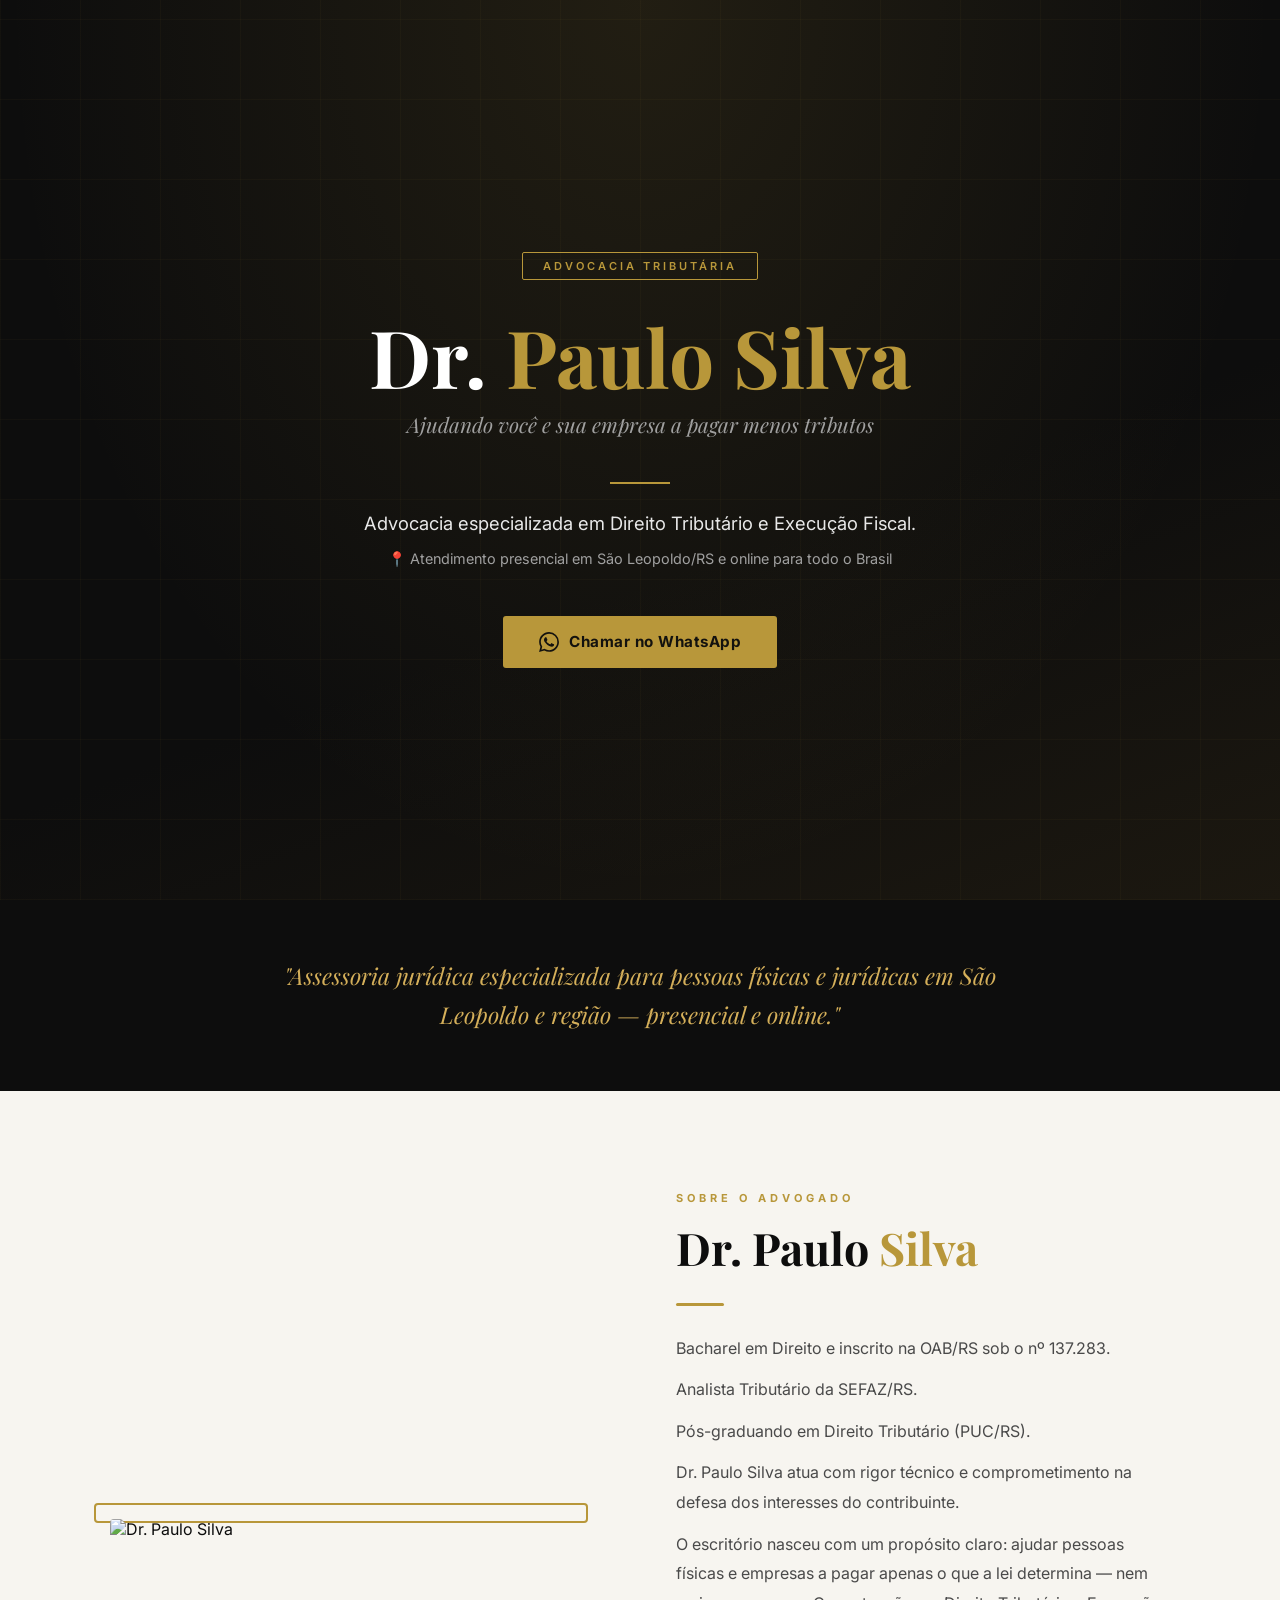
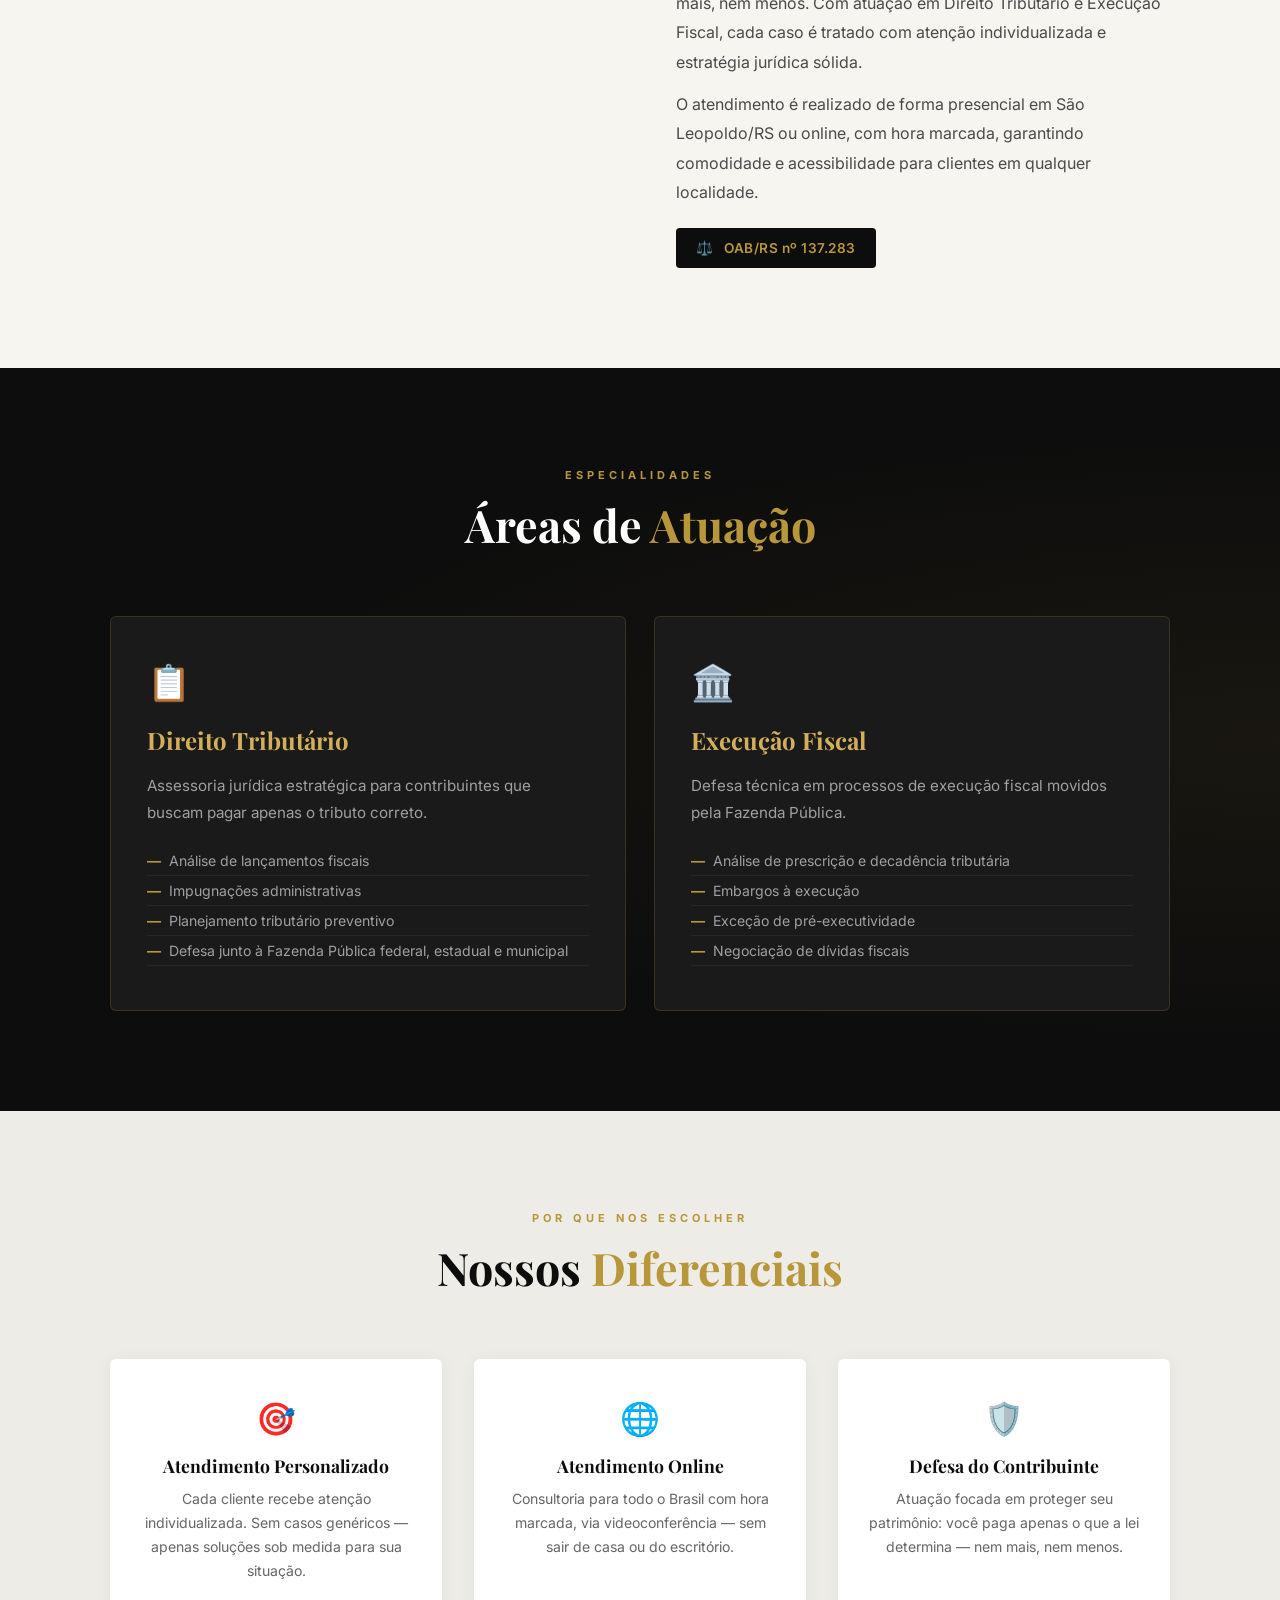
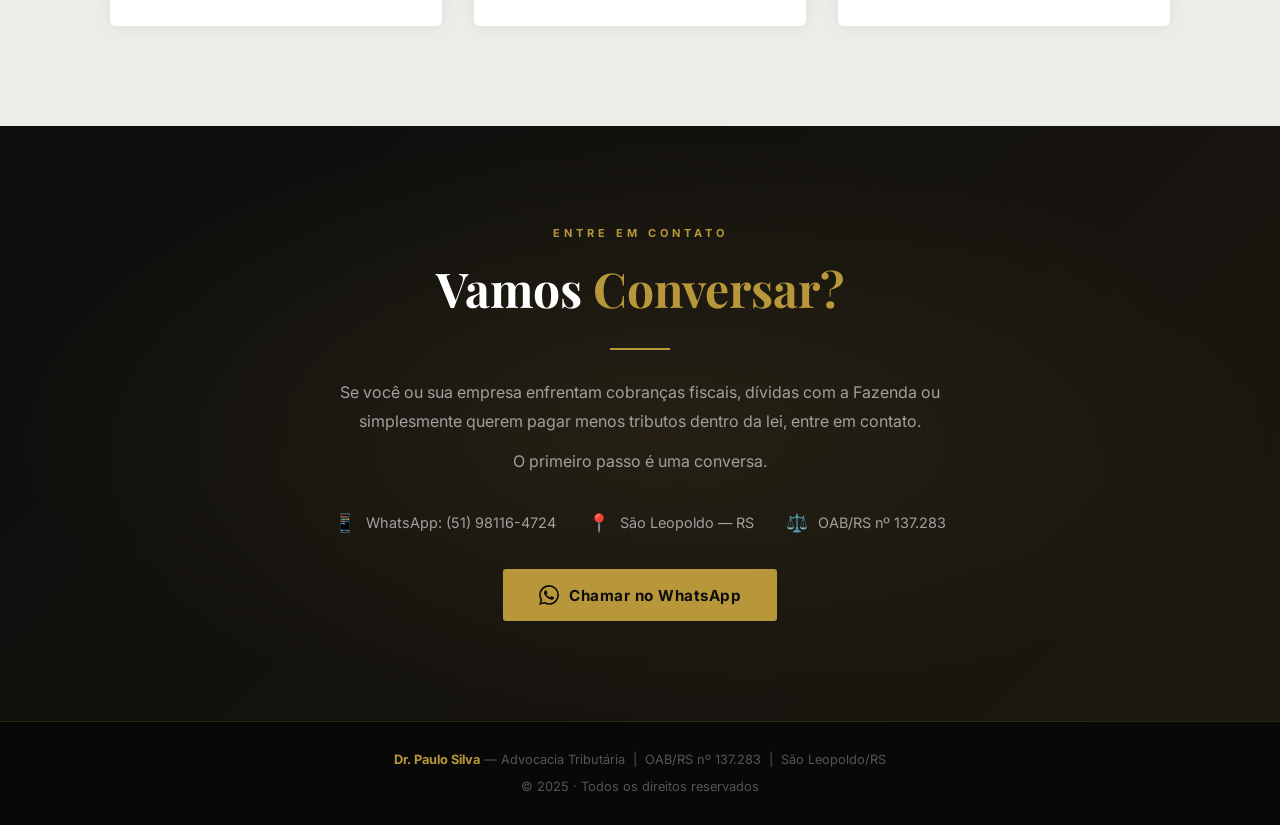
==== index.html @ 71510a7a "Add files via upload" ====
<!DOCTYPE html>
<html lang="pt-BR">
<head>
  <meta charset="UTF-8" />
  <meta name="viewport" content="width=device-width, initial-scale=1.0"/>
  <title>Dr. Paulo Silva — Advocacia Tributária</title>
  <link href="https://fonts.googleapis.com/css2?family=Playfair+Display:wght@400;600;700&family=Inter:wght@300;400;500;600&display=swap" rel="stylesheet"/>
  <style>
    *, *::before, *::after { box-sizing: border-box; margin: 0; padding: 0; }
    :root {
      --gold: #B8973A;
      --gold-light: #D4AF5A;
      --dark: #0D0D0D;
      --dark2: #1A1A1A;
      --text: #E8E8E8;
      --text-muted: #A0A0A0;
      --white: #FFFFFF;
      --bg: #F7F5F0;
      --bg2: #EEECE6;
    }
    body {
      font-family: 'Inter', sans-serif;
      color: var(--dark);
      background: var(--bg);
      overflow-x: hidden;
    }

    /* ── HERO ── */
    .hero {
      background: linear-gradient(160deg, #0D0D0D 60%, #1c1810 100%);
      min-height: 100vh;
      display: flex;
      flex-direction: column;
      align-items: center;
      justify-content: center;
      text-align: center;
      padding: 80px 24px 60px;
      position: relative;
      overflow: hidden;
    }
    .hero::before {
      content: '';
      position: absolute;
      inset: 0;
      background: radial-gradient(ellipse at 50% 0%, rgba(184,151,58,0.12) 0%, transparent 70%);
      pointer-events: none;
    }
    .hero-lines {
      position: absolute;
      inset: 0;
      background-image:
        repeating-linear-gradient(90deg, rgba(184,151,58,0.04) 0px, rgba(184,151,58,0.04) 1px, transparent 1px, transparent 80px),
        repeating-linear-gradient(0deg, rgba(184,151,58,0.04) 0px, rgba(184,151,58,0.04) 1px, transparent 1px, transparent 80px);
      pointer-events: none;
    }
    .hero-badge {
      display: inline-block;
      border: 1px solid var(--gold);
      color: var(--gold);
      font-size: 11px;
      font-weight: 600;
      letter-spacing: 3px;
      text-transform: uppercase;
      padding: 6px 20px;
      border-radius: 2px;
      margin-bottom: 32px;
      position: relative;
    }
    .hero h1 {
      font-family: 'Playfair Display', serif;
      font-size: clamp(2.2rem, 8vw, 5rem);
      font-weight: 700;
      color: var(--white);
      line-height: 1.1;
      margin-bottom: 10px;
      position: relative;
    }
    .hero h1 span { color: var(--gold); }
    .hero-divider {
      width: 60px;
      height: 2px;
      background: var(--gold);
      margin: 24px auto;
    }
    .hero-subtitle {
      font-family: 'Playfair Display', serif;
      font-size: clamp(1rem, 3vw, 1.3rem);
      color: var(--text-muted);
      font-style: italic;
      margin-bottom: 20px;
      position: relative;
      padding: 0 12px;
    }
    .hero-desc {
      font-size: clamp(0.95rem, 2.5vw, 1.15rem);
      color: var(--text);
      max-width: 640px;
      line-height: 1.7;
      margin-bottom: 10px;
      position: relative;
    }
    .hero-location {
      font-size: clamp(0.8rem, 2.5vw, 0.9rem);
      color: var(--text-muted);
      margin-bottom: 48px;
      position: relative;
      padding: 0 12px;
    }
    .btn-primary {
      display: inline-flex;
      align-items: center;
      gap: 10px;
      background: var(--gold);
      color: var(--dark);
      font-weight: 700;
      font-size: clamp(0.85rem, 3vw, 0.95rem);
      letter-spacing: 0.5px;
      padding: 16px 36px;
      border-radius: 3px;
      text-decoration: none;
      transition: background 0.3s, transform 0.2s, box-shadow 0.3s;
      border: none;
      cursor: pointer;
      justify-content: center;
    }
    .btn-primary:hover {
      background: var(--gold-light);
      transform: translateY(-2px);
      box-shadow: 0 8px 30px rgba(184,151,58,0.35);
    }
    .btn-primary svg { flex-shrink: 0; }

    /* ── INTRO ── */
    .intro {
      background: var(--dark);
      padding: 56px 24px;
      text-align: center;
    }
    .intro p {
      font-family: 'Playfair Display', serif;
      font-size: clamp(1rem, 3vw, 1.45rem);
      color: var(--gold-light);
      font-style: italic;
      max-width: 760px;
      margin: 0 auto;
      line-height: 1.7;
    }

    /* ── SOBRE ── */
    .sobre {
      background: var(--bg);
      padding: 100px 24px;
    }
    .container { max-width: 1060px; margin: 0 auto; }
    .sobre-inner {
      display: grid;
      grid-template-columns: 1fr 1fr;
      gap: 72px;
      align-items: center;
    }
    .sobre-img-wrap { position: relative; }
    .sobre-img-wrap::before {
      content: '';
      position: absolute;
      top: -16px; left: -16px; right: 16px; bottom: 16px;
      border: 2px solid var(--gold);
      border-radius: 4px;
      z-index: 0;
    }
    .sobre-img-wrap img {
      width: 100%;
      border-radius: 4px;
      display: block;
      position: relative;
      z-index: 1;
      filter: grayscale(15%);
    }
    .section-label {
      font-size: 11px;
      font-weight: 700;
      letter-spacing: 4px;
      text-transform: uppercase;
      color: var(--gold);
      margin-bottom: 16px;
      display: block;
    }
    .section-title {
      font-family: 'Playfair Display', serif;
      font-size: clamp(1.6rem, 4vw, 2.8rem);
      font-weight: 700;
      color: var(--dark);
      line-height: 1.2;
      margin-bottom: 28px;
    }
    .section-title .accent { color: var(--gold); }
    .sobre-divider {
      width: 48px;
      height: 3px;
      background: var(--gold);
      margin-bottom: 28px;
      border-radius: 2px;
    }
    .sobre-text p {
      color: #4a4a4a;
      line-height: 1.85;
      font-size: clamp(0.9rem, 2.5vw, 1rem);
      margin-bottom: 12px;
    }
    .oab-badge {
      display: inline-flex;
      align-items: center;
      gap: 10px;
      background: var(--dark);
      color: var(--gold);
      padding: 12px 20px;
      border-radius: 4px;
      font-size: 0.85rem;
      font-weight: 600;
      letter-spacing: 0.5px;
      margin-top: 8px;
    }

    /* ── ÁREAS ── */
    .areas {
      background: var(--dark);
      padding: 100px 24px;
      position: relative;
      overflow: hidden;
    }
    .areas::before {
      content: '';
      position: absolute;
      inset: 0;
      background: radial-gradient(ellipse at 100% 50%, rgba(184,151,58,0.07) 0%, transparent 60%);
      pointer-events: none;
    }
    .areas-header { text-align: center; margin-bottom: 64px; }
    .areas-header .section-title { color: var(--white); }
    .areas-grid {
      display: grid;
      grid-template-columns: 1fr 1fr;
      gap: 28px;
    }
    .area-card {
      background: var(--dark2);
      border: 1px solid rgba(184,151,58,0.2);
      border-radius: 6px;
      padding: 44px 36px;
      transition: border-color 0.3s, transform 0.3s, box-shadow 0.3s;
      position: relative;
      overflow: hidden;
    }
    .area-card::before {
      content: '';
      position: absolute;
      top: 0; left: 0;
      width: 3px; height: 0;
      background: var(--gold);
      transition: height 0.4s ease;
    }
    .area-card:hover {
      border-color: rgba(184,151,58,0.5);
      transform: translateY(-4px);
      box-shadow: 0 16px 48px rgba(0,0,0,0.4);
    }
    .area-card:hover::before { height: 100%; }
    .area-icon { font-size: 2.2rem; margin-bottom: 20px; display: block; }
    .area-card h3 {
      font-family: 'Playfair Display', serif;
      font-size: clamp(1.2rem, 3vw, 1.5rem);
      color: var(--gold-light);
      margin-bottom: 16px;
    }
    .area-card p { color: var(--text-muted); line-height: 1.8; font-size: 0.95rem; }
    .area-list { list-style: none; margin-top: 20px; }
    .area-list li {
      color: var(--text-muted);
      font-size: 0.88rem;
      padding: 6px 0;
      border-bottom: 1px solid rgba(255,255,255,0.05);
      display: flex;
      align-items: flex-start;
      gap: 8px;
    }
    .area-list li::before { content: '—'; color: var(--gold); font-weight: 700; flex-shrink: 0; }

    /* ── DIFERENCIAIS ── */
    .diferenciais { background: var(--bg2); padding: 100px 24px; }
    .diferenciais-header { text-align: center; margin-bottom: 64px; }
    .diferenciais-grid {
      display: grid;
      grid-template-columns: repeat(3, 1fr);
      gap: 32px;
    }
    .diferencial-card {
      background: var(--white);
      border-radius: 6px;
      padding: 40px 28px;
      text-align: center;
      border-bottom: 3px solid transparent;
      transition: border-color 0.3s, box-shadow 0.3s, transform 0.3s;
      box-shadow: 0 2px 16px rgba(0,0,0,0.06);
    }
    .diferencial-card:hover {
      border-bottom-color: var(--gold);
      box-shadow: 0 8px 32px rgba(0,0,0,0.1);
      transform: translateY(-4px);
    }
    .diferencial-icon { font-size: 2rem; margin-bottom: 16px; display: block; }
    .diferencial-card h4 {
      font-family: 'Playfair Display', serif;
      font-size: 1.1rem;
      color: var(--dark);
      margin-bottom: 10px;
    }
    .diferencial-card p { font-size: 0.88rem; color: #666; line-height: 1.7; }

    /* ── CONTATO ── */
    .contato {
      background: linear-gradient(135deg, #0D0D0D 0%, #1c1810 100%);
      padding: 100px 24px;
      text-align: center;
      position: relative;
      overflow: hidden;
    }
    .contato::before {
      content: '';
      position: absolute;
      inset: 0;
      background: radial-gradient(ellipse at 50% 50%, rgba(184,151,58,0.1) 0%, transparent 70%);
      pointer-events: none;
    }
    .contato-inner { position: relative; max-width: 680px; margin: 0 auto; }
    .contato h2 {
      font-family: 'Playfair Display', serif;
      font-size: clamp(1.8rem, 5vw, 3rem);
      color: var(--white);
      margin-bottom: 20px;
    }
    .contato h2 span { color: var(--gold); }
    .contato p { color: var(--text-muted); font-size: clamp(0.9rem, 2.5vw, 1rem); line-height: 1.8; margin-bottom: 12px; }
    .contato-divider { width: 60px; height: 2px; background: var(--gold); margin: 28px auto; }
    .contato-info {
      display: flex;
      justify-content: center;
      gap: 32px;
      flex-wrap: wrap;
      margin: 36px 0;
    }
    .contato-info-item {
      display: flex;
      align-items: center;
      gap: 10px;
      color: var(--text-muted);
      font-size: clamp(0.82rem, 2.5vw, 0.9rem);
    }
    .contato-info-item span:first-child { color: var(--gold); font-size: 1.1rem; }

    /* ── RODAPÉ ── */
    .footer {
      background: #080808;
      padding: 28px 24px;
      text-align: center;
      border-top: 1px solid rgba(184,151,58,0.2);
    }
    .footer p { color: #555; font-size: clamp(0.72rem, 2vw, 0.8rem); line-height: 1.6; }
    .footer strong { color: var(--gold); }

    /* ── RESPONSIVO ── */
    @media (max-width: 768px) {
      .sobre-inner { grid-template-columns: 1fr; gap: 48px; }
      .sobre-img-wrap { max-width: 300px; margin: 0 auto; }
      .areas-grid { grid-template-columns: 1fr; }
      .diferenciais-grid { grid-template-columns: 1fr; max-width: 420px; margin: 0 auto; }
      .contato-info { flex-direction: column; align-items: center; gap: 16px; }
      .sobre { padding: 60px 20px; }
      .areas { padding: 60px 20px; }
      .diferenciais { padding: 60px 20px; }
      .contato { padding: 60px 20px; }
    }
    @media (max-width: 480px) {
      .hero { padding: 60px 16px 40px; min-height: 100svh; }
      .btn-primary { width: 100%; max-width: 320px; }
    }
  </style>
</head>
<body>

<!-- HERO -->
<section class="hero">
  <div class="hero-lines"></div>
  <span class="hero-badge">Advocacia Tributária</span>
  <h1>Dr. <span>Paulo Silva</span></h1>
  <p class="hero-subtitle">Ajudando você e sua empresa a pagar menos tributos</p>
  <div class="hero-divider"></div>
  <p class="hero-desc">Advocacia especializada em Direito Tributário e Execução Fiscal.</p>
  <p class="hero-location">📍 Atendimento presencial em São Leopoldo/RS e online para todo o Brasil</p>
  <a href="https://wa.me/5551981164724" class="btn-primary">
    <svg xmlns="http://www.w3.org/2000/svg" width="20" height="20" viewBox="0 0 24 24" fill="currentColor">
      <path d="M17.472 14.382c-.297-.149-1.758-.867-2.03-.967-.273-.099-.471-.148-.67.15-.197.297-.767.966-.94 1.164-.173.199-.347.223-.644.075-.297-.15-1.255-.463-2.39-1.475-.883-.788-1.48-1.761-1.653-2.059-.173-.297-.018-.458.13-.606.134-.133.298-.347.446-.52.149-.174.198-.298.298-.497.099-.198.05-.371-.025-.52-.075-.149-.669-1.612-.916-2.207-.242-.579-.487-.5-.669-.51-.173-.008-.371-.01-.57-.01-.198 0-.52.074-.792.372-.272.297-1.04 1.016-1.04 2.479 0 1.462 1.065 2.875 1.213 3.074.149.198 2.096 3.2 5.077 4.487.709.306 1.262.489 1.694.625.712.227 1.36.195 1.871.118.571-.085 1.758-.719 2.006-1.413.248-.694.248-1.289.173-1.413-.074-.124-.272-.198-.57-.347m-5.421 7.403h-.004a9.87 9.87 0 01-5.031-1.378l-.361-.214-3.741.982.998-3.648-.235-.374a9.86 9.86 0 01-1.51-5.26c.001-5.45 4.436-9.884 9.888-9.884 2.64 0 5.122 1.03 6.988 2.898a9.825 9.825 0 012.893 6.994c-.003 5.45-4.437 9.884-9.885 9.884m8.413-18.297A11.815 11.815 0 0012.05 0C5.495 0 .16 5.335.157 11.892c0 2.096.547 4.142 1.588 5.945L.057 24l6.305-1.654a11.882 11.882 0 005.683 1.448h.005c6.554 0 11.89-5.335 11.893-11.893a11.821 11.821 0 00-3.48-8.413z"/>
    </svg>
    Chamar no WhatsApp
  </a>
</section>

<!-- INTRO -->
<section class="intro">
  <p>"Assessoria jurídica especializada para pessoas físicas e jurídicas em São Leopoldo e região — presencial e online."</p>
</section>

<!-- SOBRE -->
<section class="sobre">
  <div class="container">
    <div class="sobre-inner">
      <div class="sobre-img-wrap">
        <img src="https://i.imgur.com/GuwtvBB.jpeg" alt="Dr. Paulo Silva">
      </div>
      <div class="sobre-text">
        <span class="section-label">Sobre o Advogado</span>
        <h2 class="section-title">Dr. Paulo <span class="accent">Silva</span></h2>
        <div class="sobre-divider"></div>
        <p>Bacharel em Direito e inscrito na OAB/RS sob o nº 137.283.</p>
        <p>Analista Tributário da SEFAZ/RS.</p>
        <p>Pós-graduando em Direito Tributário (PUC/RS).</p>
        <p>Dr. Paulo Silva atua com rigor técnico e comprometimento na defesa dos interesses do contribuinte.</p>
        <p>O escritório nasceu com um propósito claro: ajudar pessoas físicas e empresas a pagar apenas o que a lei determina — nem mais, nem menos. Com atuação em Direito Tributário e Execução Fiscal, cada caso é tratado com atenção individualizada e estratégia jurídica sólida.</p>
        <p>O atendimento é realizado de forma presencial em São Leopoldo/RS ou online, com hora marcada, garantindo comodidade e acessibilidade para clientes em qualquer localidade.</p>
        <div class="oab-badge">⚖️ &nbsp; OAB/RS nº 137.283</div>
      </div>
    </div>
  </div>
</section>

<!-- ÁREAS DE ATUAÇÃO -->
<section class="areas">
  <div class="container">
    <div class="areas-header">
      <span class="section-label">Especialidades</span>
      <h2 class="section-title">Áreas de <span class="accent">Atuação</span></h2>
    </div>
    <div class="areas-grid">
      <div class="area-card">
        <span class="area-icon">📋</span>
        <h3>Direito Tributário</h3>
        <p>Assessoria jurídica estratégica para contribuintes que buscam pagar apenas o tributo correto.</p>
        <ul class="area-list">
          <li>Análise de lançamentos fiscais</li>
          <li>Impugnações administrativas</li>
          <li>Planejamento tributário preventivo</li>
          <li>Defesa junto à Fazenda Pública federal, estadual e municipal</li>
        </ul>
      </div>
      <div class="area-card">
        <span class="area-icon">🏛️</span>
        <h3>Execução Fiscal</h3>
        <p>Defesa técnica em processos de execução fiscal movidos pela Fazenda Pública.</p>
        <ul class="area-list">
          <li>Análise de prescrição e decadência tributária</li>
          <li>Embargos à execução</li>
          <li>Exceção de pré-executividade</li>
          <li>Negociação de dívidas fiscais</li>
        </ul>
      </div>
    </div>
  </div>
</section>

<!-- DIFERENCIAIS -->
<section class="diferenciais">
  <div class="container">
    <div class="diferenciais-header">
      <span class="section-label">Por que nos escolher</span>
      <h2 class="section-title">Nossos <span class="accent">Diferenciais</span></h2>
    </div>
    <div class="diferenciais-grid">
      <div class="diferencial-card">
        <span class="diferencial-icon">🎯</span>
        <h4>Atendimento Personalizado</h4>
        <p>Cada cliente recebe atenção individualizada. Sem casos genéricos — apenas soluções sob medida para sua situação.</p>
      </div>
      <div class="diferencial-card">
        <span class="diferencial-icon">🌐</span>
        <h4>Atendimento Online</h4>
        <p>Consultoria para todo o Brasil com hora marcada, via videoconferência — sem sair de casa ou do escritório.</p>
      </div>
      <div class="diferencial-card">
        <span class="diferencial-icon">🛡️</span>
        <h4>Defesa do Contribuinte</h4>
        <p>Atuação focada em proteger seu patrimônio: você paga apenas o que a lei determina — nem mais, nem menos.</p>
      </div>
    </div>
  </div>
</section>

<!-- CONTATO -->
<section class="contato">
  <div class="contato-inner">
    <span class="section-label" style="color:var(--gold);">Entre em Contato</span>
    <h2>Vamos <span>Conversar?</span></h2>
    <div class="contato-divider"></div>
    <p>Se você ou sua empresa enfrentam cobranças fiscais, dívidas com a Fazenda ou simplesmente querem pagar menos tributos dentro da lei, entre em contato.</p>
    <p>O primeiro passo é uma conversa.</p>
    <div class="contato-info">
      <div class="contato-info-item"><span>📱</span><span>WhatsApp: (51) 98116-4724</span></div>
      <div class="contato-info-item"><span>📍</span><span>São Leopoldo — RS</span></div>
      <div class="contato-info-item"><span>⚖️</span><span>OAB/RS nº 137.283</span></div>
    </div>
    <a href="https://wa.me/5551981164724" class="btn-primary">
      <svg xmlns="http://www.w3.org/2000/svg" width="20" height="20" viewBox="0 0 24 24" fill="currentColor">
        <path d="M17.472 14.382c-.297-.149-1.758-.867-2.03-.967-.273-.099-.471-.148-.67.15-.197.297-.767.966-.94 1.164-.173.199-.347.223-.644.075-.297-.15-1.255-.463-2.39-1.475-.883-.788-1.48-1.761-1.653-2.059-.173-.297-.018-.458.13-.606.134-.133.298-.347.446-.52.149-.174.198-.298.298-.497.099-.198.05-.371-.025-.52-.075-.149-.669-1.612-.916-2.207-.242-.579-.487-.5-.669-.51-.173-.008-.371-.01-.57-.01-.198 0-.52.074-.792.372-.272.297-1.04 1.016-1.04 2.479 0 1.462 1.065 2.875 1.213 3.074.149.198 2.096 3.2 5.077 4.487.709.306 1.262.489 1.694.625.712.227 1.36.195 1.871.118.571-.085 1.758-.719 2.006-1.413.248-.694.248-1.289.173-1.413-.074-.124-.272-.198-.57-.347m-5.421 7.403h-.004a9.87 9.87 0 01-5.031-1.378l-.361-.214-3.741.982.998-3.648-.235-.374a9.86 9.86 0 01-1.51-5.26c.001-5.45 4.436-9.884 9.888-9.884 2.64 0 5.122 1.03 6.988 2.898a9.825 9.825 0 012.893 6.994c-.003 5.45-4.437 9.884-9.885 9.884m8.413-18.297A11.815 11.815 0 0012.05 0C5.495 0 .16 5.335.157 11.892c0 2.096.547 4.142 1.588 5.945L.057 24l6.305-1.654a11.882 11.882 0 005.683 1.448h.005c6.554 0 11.89-5.335 11.893-11.893a11.821 11.821 0 00-3.48-8.413z"/>
      </svg>
      Chamar no WhatsApp
    </a>
  </div>
</section>

<!-- RODAPÉ -->
<footer class="footer">
  <p><strong>Dr. Paulo Silva</strong> — Advocacia Tributária &nbsp;|&nbsp; OAB/RS nº 137.283 &nbsp;|&nbsp; São Leopoldo/RS</p>
  <p style="margin-top:6px;">© 2025 · Todos os direitos reservados</p>
</footer>

</body>
</html>
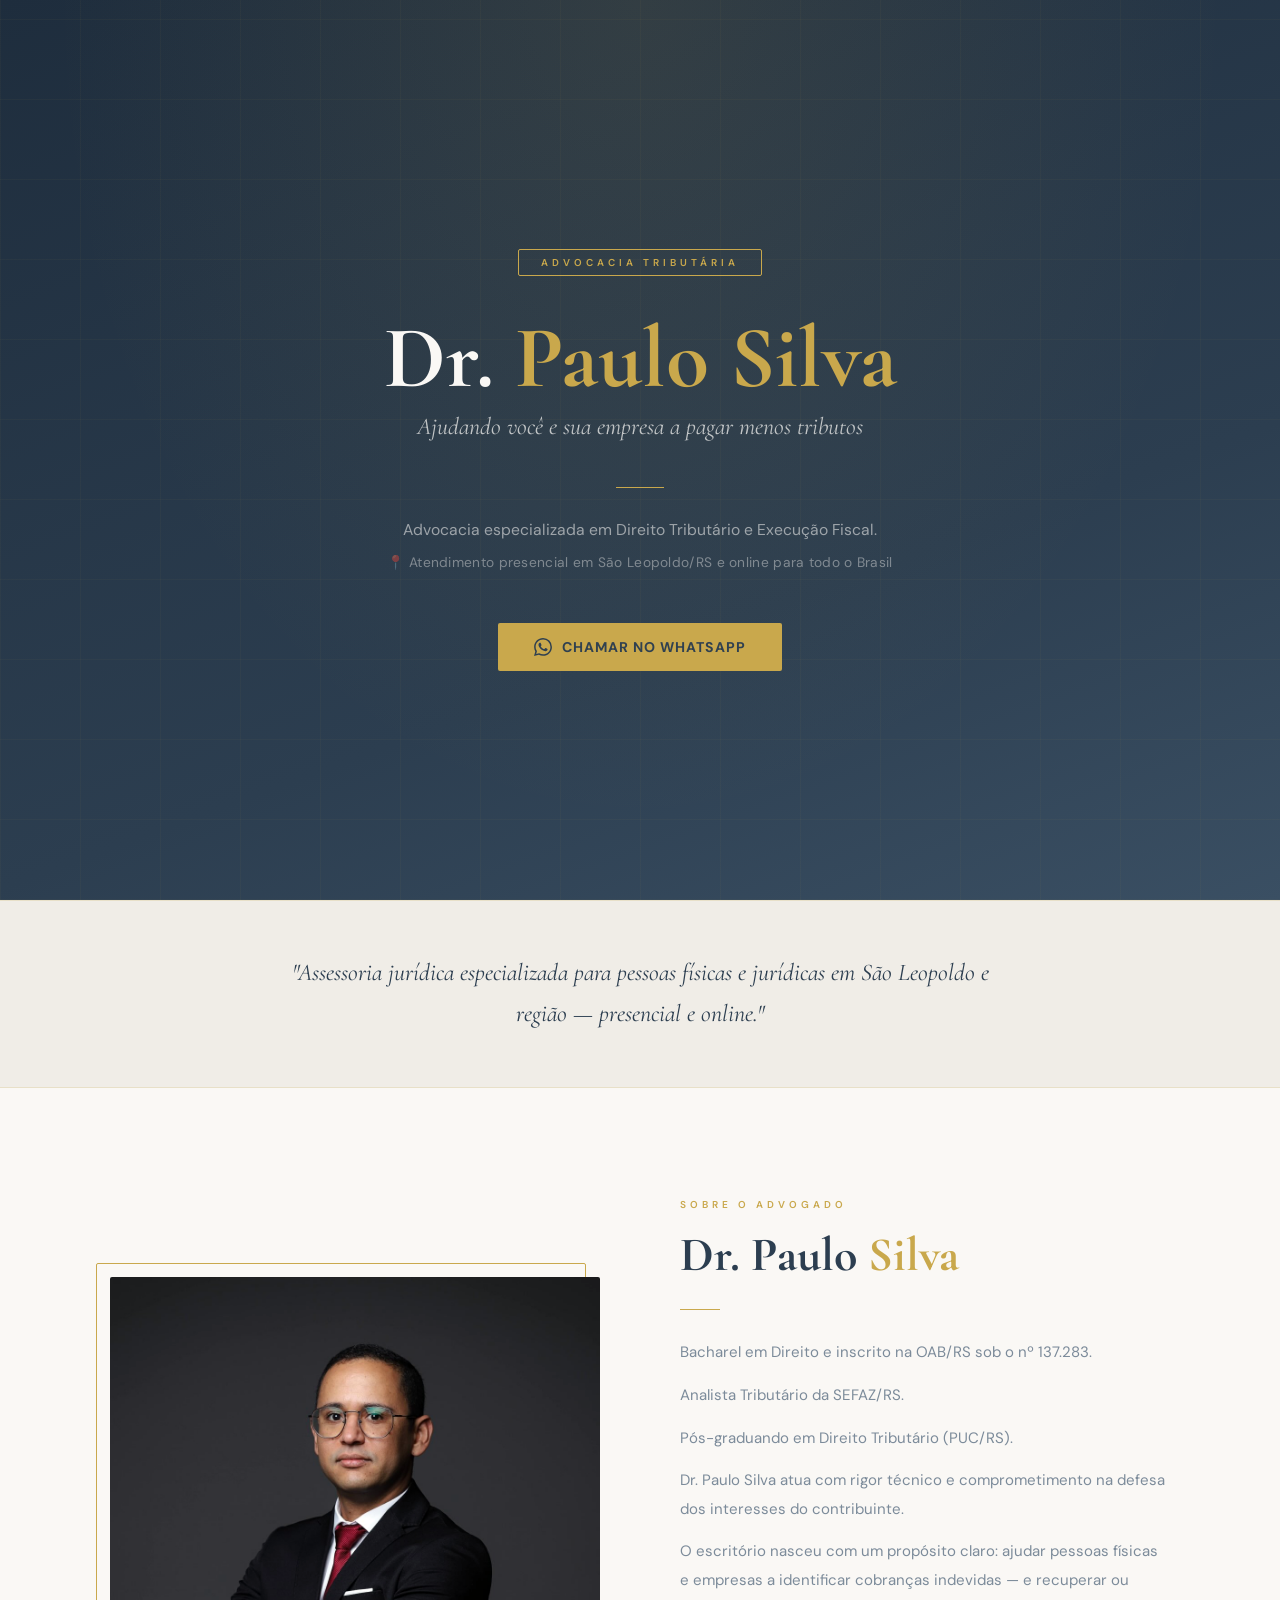
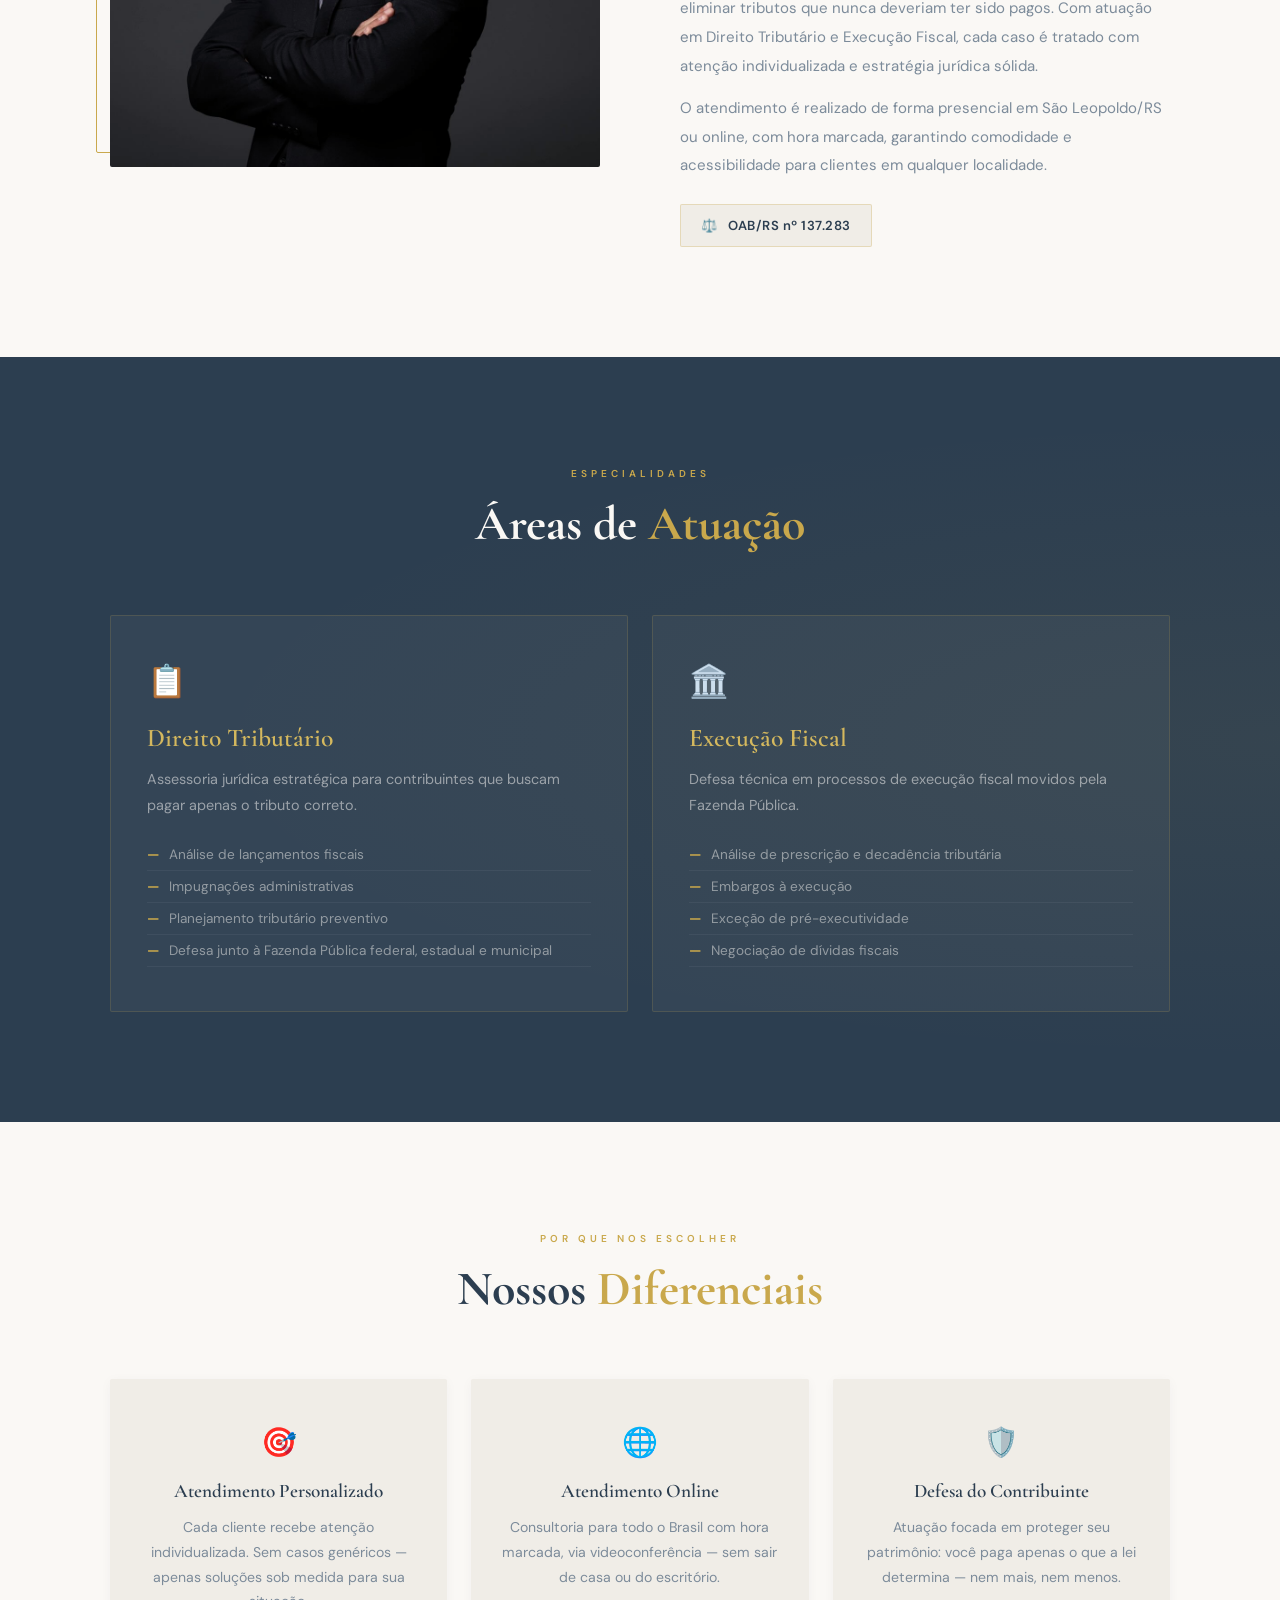
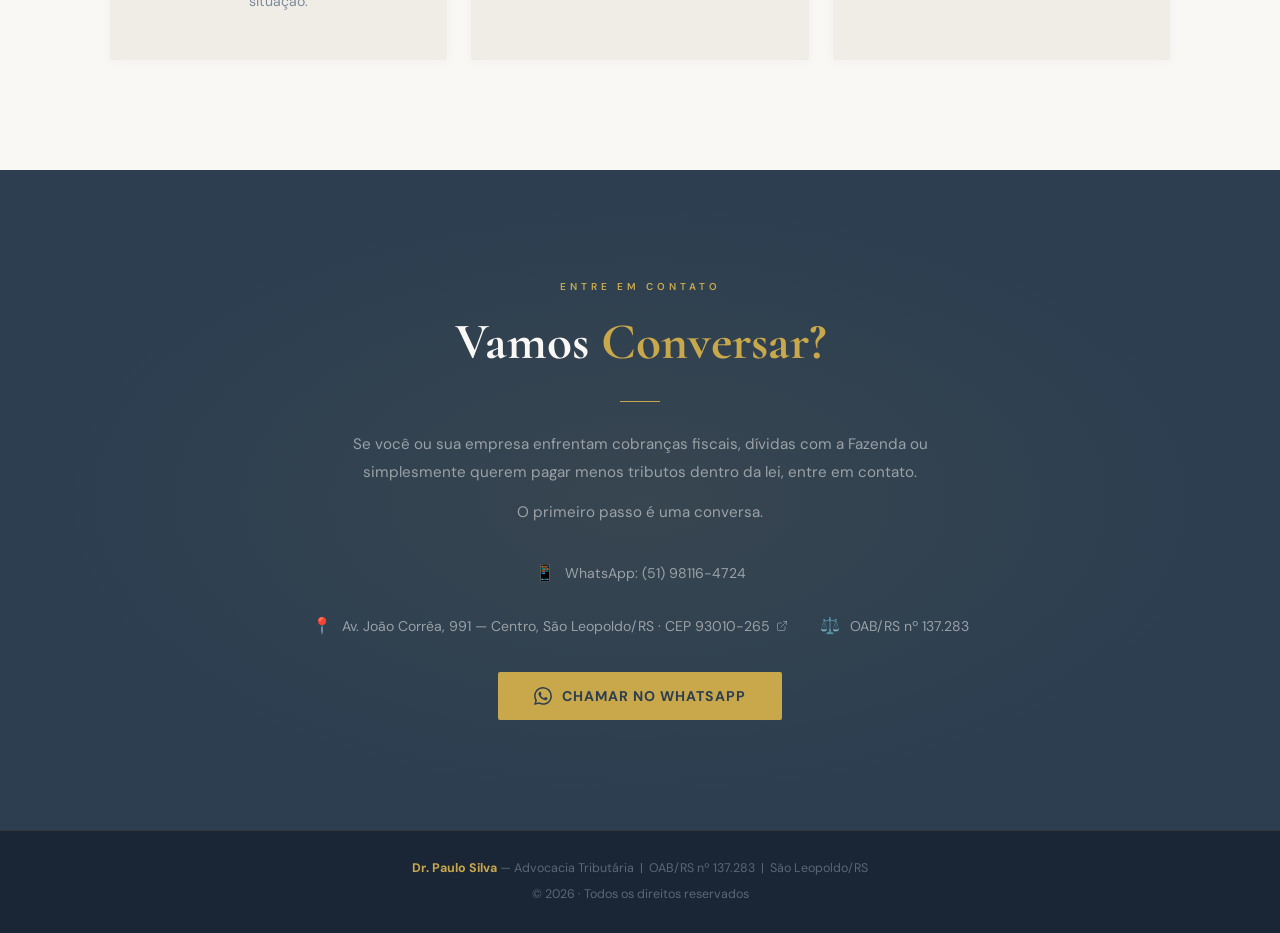
==== commit 6103c2e4: "Update index.html Versão 2.  Mudança de identidade visual. Alteração no endereço. Mudança de text" ====
--- a/index.html
+++ b/index.html
@@ -4,379 +4,205 @@
   <meta charset="UTF-8" />
   <meta name="viewport" content="width=device-width, initial-scale=1.0"/>
   <title>Dr. Paulo Silva — Advocacia Tributária</title>
-  <link href="https://fonts.googleapis.com/css2?family=Playfair+Display:wght@400;600;700&family=Inter:wght@300;400;500;600&display=swap" rel="stylesheet"/>
+  <link href="https://fonts.googleapis.com/css2?family=Cormorant+Garamond:ital,wght@0,400;0,600;0,700;1,400;1,600&family=DM+Sans:wght@300;400;500;600;700&display=swap" rel="stylesheet"/>
   <style>
     *, *::before, *::after { box-sizing: border-box; margin: 0; padding: 0; }
     :root {
-      --gold: #B8973A;
-      --gold-light: #D4AF5A;
-      --dark: #0D0D0D;
-      --dark2: #1A1A1A;
-      --text: #E8E8E8;
-      --text-muted: #A0A0A0;
-      --white: #FFFFFF;
-      --bg: #F7F5F0;
-      --bg2: #EEECE6;
-    }
-    body {
-      font-family: 'Inter', sans-serif;
-      color: var(--dark);
-      background: var(--bg);
-      overflow-x: hidden;
-    }
+      --marfim:     #FAF8F5;
+      --areia:      #F0EDE7;
+      --ouro:       #C9A84C;
+      --ouro-light: #D4B85E;
+      --ouro-dark:  #A88B3D;
+      --carvao:     #2C3E50;
+      --cinza:      #7C8B9A;
+    }
+    body { font-family: 'DM Sans', sans-serif; color: var(--carvao); background: var(--marfim); overflow-x: hidden; }
 
     /* ── HERO ── */
     .hero {
-      background: linear-gradient(160deg, #0D0D0D 60%, #1c1810 100%);
+      background: linear-gradient(160deg, #1e2d3d 0%, #2C3E50 65%, #3a4f63 100%);
       min-height: 100vh;
-      display: flex;
-      flex-direction: column;
-      align-items: center;
-      justify-content: center;
-      text-align: center;
-      padding: 80px 24px 60px;
-      position: relative;
-      overflow: hidden;
+      display: flex; flex-direction: column; align-items: center; justify-content: center;
+      text-align: center; padding: 80px 24px 60px; position: relative; overflow: hidden;
     }
     .hero::before {
-      content: '';
-      position: absolute;
-      inset: 0;
-      background: radial-gradient(ellipse at 50% 0%, rgba(184,151,58,0.12) 0%, transparent 70%);
+      content: ''; position: absolute; inset: 0;
+      background: radial-gradient(ellipse at 50% 0%, rgba(201,168,76,0.10) 0%, transparent 65%);
       pointer-events: none;
     }
     .hero-lines {
-      position: absolute;
-      inset: 0;
+      position: absolute; inset: 0;
       background-image:
-        repeating-linear-gradient(90deg, rgba(184,151,58,0.04) 0px, rgba(184,151,58,0.04) 1px, transparent 1px, transparent 80px),
-        repeating-linear-gradient(0deg, rgba(184,151,58,0.04) 0px, rgba(184,151,58,0.04) 1px, transparent 1px, transparent 80px);
+        repeating-linear-gradient(90deg, rgba(201,168,76,0.04) 0px, rgba(201,168,76,0.04) 1px, transparent 1px, transparent 80px),
+        repeating-linear-gradient(0deg,  rgba(201,168,76,0.04) 0px, rgba(201,168,76,0.04) 1px, transparent 1px, transparent 80px);
       pointer-events: none;
     }
     .hero-badge {
-      display: inline-block;
-      border: 1px solid var(--gold);
-      color: var(--gold);
-      font-size: 11px;
-      font-weight: 600;
-      letter-spacing: 3px;
-      text-transform: uppercase;
-      padding: 6px 20px;
-      border-radius: 2px;
-      margin-bottom: 32px;
-      position: relative;
+      display: inline-block; border: 1px solid var(--ouro); color: var(--ouro);
+      font-size: 10px; font-weight: 600; letter-spacing: 4px; text-transform: uppercase;
+      padding: 6px 22px; border-radius: 2px; margin-bottom: 36px; position: relative;
     }
     .hero h1 {
-      font-family: 'Playfair Display', serif;
-      font-size: clamp(2.2rem, 8vw, 5rem);
-      font-weight: 700;
-      color: var(--white);
-      line-height: 1.1;
-      margin-bottom: 10px;
-      position: relative;
-    }
-    .hero h1 span { color: var(--gold); }
-    .hero-divider {
-      width: 60px;
-      height: 2px;
-      background: var(--gold);
-      margin: 24px auto;
-    }
+      font-family: 'Cormorant Garamond', serif;
+      font-size: clamp(2.6rem, 8vw, 5.5rem); font-weight: 700;
+      color: var(--marfim); line-height: 1.05; margin-bottom: 8px; position: relative;
+    }
+    .hero h1 span { color: var(--ouro); }
+    .hero-divider { width: 48px; height: 1px; background: var(--ouro); margin: 28px auto; }
     .hero-subtitle {
-      font-family: 'Playfair Display', serif;
-      font-size: clamp(1rem, 3vw, 1.3rem);
-      color: var(--text-muted);
-      font-style: italic;
-      margin-bottom: 20px;
-      position: relative;
-      padding: 0 12px;
+      font-family: 'Cormorant Garamond', serif;
+      font-size: clamp(1.1rem, 3vw, 1.5rem); color: rgba(250,248,245,0.72);
+      font-style: italic; margin-bottom: 18px; position: relative; padding: 0 16px; font-weight: 400;
     }
     .hero-desc {
-      font-size: clamp(0.95rem, 2.5vw, 1.15rem);
-      color: var(--text);
-      max-width: 640px;
-      line-height: 1.7;
-      margin-bottom: 10px;
-      position: relative;
+      font-size: clamp(0.88rem, 2.5vw, 0.98rem); color: rgba(250,248,245,0.55);
+      max-width: 540px; line-height: 1.75; margin-bottom: 10px; position: relative;
     }
     .hero-location {
-      font-size: clamp(0.8rem, 2.5vw, 0.9rem);
-      color: var(--text-muted);
-      margin-bottom: 48px;
-      position: relative;
-      padding: 0 12px;
+      font-size: clamp(0.78rem, 2.5vw, 0.86rem); color: rgba(250,248,245,0.4);
+      margin-bottom: 52px; position: relative; letter-spacing: 0.3px;
     }
     .btn-primary {
-      display: inline-flex;
-      align-items: center;
-      gap: 10px;
-      background: var(--gold);
-      color: var(--dark);
-      font-weight: 700;
-      font-size: clamp(0.85rem, 3vw, 0.95rem);
-      letter-spacing: 0.5px;
-      padding: 16px 36px;
-      border-radius: 3px;
-      text-decoration: none;
+      display: inline-flex; align-items: center; gap: 10px;
+      background: var(--ouro); color: var(--carvao);
+      font-family: 'DM Sans', sans-serif; font-weight: 700;
+      font-size: clamp(0.8rem, 3vw, 0.88rem); letter-spacing: 1px; text-transform: uppercase;
+      padding: 15px 36px; border-radius: 2px; text-decoration: none;
       transition: background 0.3s, transform 0.2s, box-shadow 0.3s;
-      border: none;
-      cursor: pointer;
-      justify-content: center;
-    }
-    .btn-primary:hover {
-      background: var(--gold-light);
-      transform: translateY(-2px);
-      box-shadow: 0 8px 30px rgba(184,151,58,0.35);
-    }
+      border: none; cursor: pointer; justify-content: center;
+    }
+    .btn-primary:hover { background: var(--ouro-light); transform: translateY(-2px); box-shadow: 0 8px 28px rgba(201,168,76,0.28); }
     .btn-primary svg { flex-shrink: 0; }
 
     /* ── INTRO ── */
     .intro {
-      background: var(--dark);
-      padding: 56px 24px;
-      text-align: center;
+      background: var(--areia); padding: 52px 24px; text-align: center;
+      border-top: 1px solid rgba(201,168,76,0.2); border-bottom: 1px solid rgba(201,168,76,0.2);
     }
     .intro p {
-      font-family: 'Playfair Display', serif;
-      font-size: clamp(1rem, 3vw, 1.45rem);
-      color: var(--gold-light);
-      font-style: italic;
-      max-width: 760px;
-      margin: 0 auto;
-      line-height: 1.7;
+      font-family: 'Cormorant Garamond', serif;
+      font-size: clamp(1.1rem, 3vw, 1.5rem); color: var(--carvao);
+      font-style: italic; max-width: 740px; margin: 0 auto; line-height: 1.7; font-weight: 400;
     }
 
     /* ── SOBRE ── */
-    .sobre {
-      background: var(--bg);
-      padding: 100px 24px;
-    }
+    .sobre { background: var(--marfim); padding: 110px 24px; }
     .container { max-width: 1060px; margin: 0 auto; }
-    .sobre-inner {
-      display: grid;
-      grid-template-columns: 1fr 1fr;
-      gap: 72px;
-      align-items: center;
-    }
+    .sobre-inner { display: grid; grid-template-columns: 1fr 1fr; gap: 80px; align-items: center; }
     .sobre-img-wrap { position: relative; }
     .sobre-img-wrap::before {
-      content: '';
-      position: absolute;
-      top: -16px; left: -16px; right: 16px; bottom: 16px;
-      border: 2px solid var(--gold);
-      border-radius: 4px;
-      z-index: 0;
-    }
-    .sobre-img-wrap img {
-      width: 100%;
-      border-radius: 4px;
-      display: block;
-      position: relative;
-      z-index: 1;
-      filter: grayscale(15%);
-    }
+      content: ''; position: absolute; top: -14px; left: -14px; right: 14px; bottom: 14px;
+      border: 1px solid var(--ouro); border-radius: 2px; z-index: 0;
+    }
+    .sobre-img-wrap img { width: 100%; border-radius: 2px; display: block; position: relative; z-index: 1; filter: sepia(8%) contrast(1.02); }
     .section-label {
-      font-size: 11px;
-      font-weight: 700;
-      letter-spacing: 4px;
-      text-transform: uppercase;
-      color: var(--gold);
-      margin-bottom: 16px;
-      display: block;
+      font-size: 10px; font-weight: 600; letter-spacing: 4px; text-transform: uppercase;
+      color: var(--ouro); margin-bottom: 18px; display: block;
     }
     .section-title {
-      font-family: 'Playfair Display', serif;
-      font-size: clamp(1.6rem, 4vw, 2.8rem);
-      font-weight: 700;
-      color: var(--dark);
-      line-height: 1.2;
-      margin-bottom: 28px;
-    }
-    .section-title .accent { color: var(--gold); }
-    .sobre-divider {
-      width: 48px;
-      height: 3px;
-      background: var(--gold);
-      margin-bottom: 28px;
-      border-radius: 2px;
-    }
-    .sobre-text p {
-      color: #4a4a4a;
-      line-height: 1.85;
-      font-size: clamp(0.9rem, 2.5vw, 1rem);
-      margin-bottom: 12px;
-    }
+      font-family: 'Cormorant Garamond', serif;
+      font-size: clamp(2rem, 4vw, 3rem); font-weight: 700;
+      color: var(--carvao); line-height: 1.1; margin-bottom: 28px;
+    }
+    .section-title .accent { color: var(--ouro); }
+    .sobre-divider { width: 40px; height: 1px; background: var(--ouro); margin-bottom: 28px; }
+    .sobre-text p { color: var(--cinza); line-height: 1.9; font-size: clamp(0.87rem, 2.5vw, 0.94rem); margin-bottom: 14px; }
     .oab-badge {
-      display: inline-flex;
-      align-items: center;
-      gap: 10px;
-      background: var(--dark);
-      color: var(--gold);
-      padding: 12px 20px;
-      border-radius: 4px;
-      font-size: 0.85rem;
-      font-weight: 600;
-      letter-spacing: 0.5px;
-      margin-top: 8px;
+      display: inline-flex; align-items: center; gap: 10px;
+      background: var(--areia); border: 1px solid rgba(201,168,76,0.3);
+      color: var(--carvao); padding: 12px 20px; border-radius: 2px;
+      font-size: 0.82rem; font-weight: 600; letter-spacing: 0.5px; margin-top: 10px;
     }
 
     /* ── ÁREAS ── */
-    .areas {
-      background: var(--dark);
-      padding: 100px 24px;
-      position: relative;
-      overflow: hidden;
-    }
+    .areas { background: var(--carvao); padding: 110px 24px; position: relative; overflow: hidden; }
     .areas::before {
-      content: '';
-      position: absolute;
-      inset: 0;
-      background: radial-gradient(ellipse at 100% 50%, rgba(184,151,58,0.07) 0%, transparent 60%);
+      content: ''; position: absolute; inset: 0;
+      background: radial-gradient(ellipse at 100% 50%, rgba(201,168,76,0.06) 0%, transparent 60%);
       pointer-events: none;
     }
     .areas-header { text-align: center; margin-bottom: 64px; }
-    .areas-header .section-title { color: var(--white); }
-    .areas-grid {
-      display: grid;
-      grid-template-columns: 1fr 1fr;
-      gap: 28px;
-    }
+    .areas-header .section-title { color: var(--marfim); }
+    .areas-grid { display: grid; grid-template-columns: 1fr 1fr; gap: 24px; }
     .area-card {
-      background: var(--dark2);
-      border: 1px solid rgba(184,151,58,0.2);
-      border-radius: 6px;
-      padding: 44px 36px;
+      background: rgba(255,255,255,0.04); border: 1px solid rgba(201,168,76,0.18);
+      border-radius: 2px; padding: 44px 36px;
       transition: border-color 0.3s, transform 0.3s, box-shadow 0.3s;
-      position: relative;
-      overflow: hidden;
+      position: relative; overflow: hidden;
     }
     .area-card::before {
-      content: '';
-      position: absolute;
-      top: 0; left: 0;
-      width: 3px; height: 0;
-      background: var(--gold);
-      transition: height 0.4s ease;
-    }
-    .area-card:hover {
-      border-color: rgba(184,151,58,0.5);
-      transform: translateY(-4px);
-      box-shadow: 0 16px 48px rgba(0,0,0,0.4);
-    }
+      content: ''; position: absolute; top: 0; left: 0;
+      width: 2px; height: 0; background: var(--ouro); transition: height 0.4s ease;
+    }
+    .area-card:hover { border-color: rgba(201,168,76,0.4); transform: translateY(-4px); box-shadow: 0 16px 48px rgba(0,0,0,0.25); }
     .area-card:hover::before { height: 100%; }
-    .area-icon { font-size: 2.2rem; margin-bottom: 20px; display: block; }
-    .area-card h3 {
-      font-family: 'Playfair Display', serif;
-      font-size: clamp(1.2rem, 3vw, 1.5rem);
-      color: var(--gold-light);
-      margin-bottom: 16px;
-    }
-    .area-card p { color: var(--text-muted); line-height: 1.8; font-size: 0.95rem; }
+    .area-icon { font-size: 2rem; margin-bottom: 20px; display: block; }
+    .area-card h3 { font-family: 'Cormorant Garamond', serif; font-size: clamp(1.3rem, 3vw, 1.6rem); color: var(--ouro-light); margin-bottom: 14px; font-weight: 600; }
+    .area-card p { color: rgba(250,248,245,0.52); line-height: 1.8; font-size: 0.9rem; }
     .area-list { list-style: none; margin-top: 20px; }
-    .area-list li {
-      color: var(--text-muted);
-      font-size: 0.88rem;
-      padding: 6px 0;
-      border-bottom: 1px solid rgba(255,255,255,0.05);
-      display: flex;
-      align-items: flex-start;
-      gap: 8px;
-    }
-    .area-list li::before { content: '—'; color: var(--gold); font-weight: 700; flex-shrink: 0; }
+    .area-list li { color: rgba(250,248,245,0.48); font-size: 0.85rem; padding: 7px 0; border-bottom: 1px solid rgba(255,255,255,0.05); display: flex; align-items: flex-start; gap: 10px; }
+    .area-list li::before { content: '—'; color: var(--ouro); font-weight: 700; flex-shrink: 0; }
+
+    /* ── TESES ── */
+    .teses { background: var(--areia); padding: 110px 24px; }
+    .teses-header { text-align: center; margin-bottom: 56px; }
+    .teses-header p { margin-top: 16px; color: var(--cinza); font-size: 0.93rem; max-width: 560px; margin-left: auto; margin-right: auto; line-height: 1.8; }
+    .teses-grid { display: grid; grid-template-columns: repeat(2, 1fr); gap: 20px; }
+    .tese-card { background: var(--marfim); border: 1px solid rgba(201,168,76,0.2); border-radius: 2px; overflow: hidden; box-shadow: 0 2px 12px rgba(44,62,80,0.05); transition: box-shadow 0.3s, transform 0.3s; cursor: pointer; }
+    .tese-card:hover { box-shadow: 0 8px 28px rgba(44,62,80,0.1); transform: translateY(-3px); }
+    .tese-toggle { width: 100%; background: none; border: none; padding: 28px 32px; display: flex; align-items: center; gap: 18px; cursor: pointer; text-align: left; }
+    .tese-icon { font-size: 1.6rem; flex-shrink: 0; }
+    .tese-titulo { font-family: 'Cormorant Garamond', serif; font-size: clamp(1rem, 2.5vw, 1.2rem); color: var(--carvao); font-weight: 600; flex: 1; line-height: 1.3; }
+    .tese-seta { color: var(--ouro); font-size: 1rem; transition: transform 0.3s ease; flex-shrink: 0; }
+    .tese-card.aberto .tese-seta { transform: rotate(180deg); }
+    .tese-descricao { max-height: 0; overflow: hidden; transition: max-height 0.4s ease, padding 0.3s ease; padding: 0 32px; color: var(--cinza); font-size: 0.9rem; line-height: 1.85; }
+    .tese-card.aberto .tese-descricao { max-height: 320px; padding: 20px 32px 28px; border-top: 1px solid rgba(201,168,76,0.15); }
+    .tese-cta { display: inline-flex; align-items: center; gap: 6px; margin-top: 14px; color: var(--ouro-dark); font-weight: 600; font-size: 0.82rem; text-decoration: none; }
+    .tese-cta:hover { text-decoration: underline; }
 
     /* ── DIFERENCIAIS ── */
-    .diferenciais { background: var(--bg2); padding: 100px 24px; }
+    .diferenciais { background: var(--marfim); padding: 110px 24px; }
     .diferenciais-header { text-align: center; margin-bottom: 64px; }
-    .diferenciais-grid {
-      display: grid;
-      grid-template-columns: repeat(3, 1fr);
-      gap: 32px;
-    }
+    .diferenciais-grid { display: grid; grid-template-columns: repeat(3, 1fr); gap: 24px; }
     .diferencial-card {
-      background: var(--white);
-      border-radius: 6px;
-      padding: 40px 28px;
-      text-align: center;
-      border-bottom: 3px solid transparent;
-      transition: border-color 0.3s, box-shadow 0.3s, transform 0.3s;
-      box-shadow: 0 2px 16px rgba(0,0,0,0.06);
-    }
-    .diferencial-card:hover {
-      border-bottom-color: var(--gold);
-      box-shadow: 0 8px 32px rgba(0,0,0,0.1);
-      transform: translateY(-4px);
-    }
-    .diferencial-icon { font-size: 2rem; margin-bottom: 16px; display: block; }
-    .diferencial-card h4 {
-      font-family: 'Playfair Display', serif;
-      font-size: 1.1rem;
-      color: var(--dark);
-      margin-bottom: 10px;
-    }
-    .diferencial-card p { font-size: 0.88rem; color: #666; line-height: 1.7; }
+      background: var(--areia); border-radius: 2px; padding: 44px 28px; text-align: center;
+      border-bottom: 2px solid transparent; transition: border-color 0.3s, box-shadow 0.3s, transform 0.3s;
+      box-shadow: 0 2px 12px rgba(44,62,80,0.04);
+    }
+    .diferencial-card:hover { border-bottom-color: var(--ouro); box-shadow: 0 8px 28px rgba(44,62,80,0.08); transform: translateY(-4px); }
+    .diferencial-icon { font-size: 1.8rem; margin-bottom: 18px; display: block; }
+    .diferencial-card h4 { font-family: 'Cormorant Garamond', serif; font-size: 1.2rem; color: var(--carvao); margin-bottom: 12px; font-weight: 600; }
+    .diferencial-card p { font-size: 0.88rem; color: var(--cinza); line-height: 1.75; }
 
     /* ── CONTATO ── */
-    .contato {
-      background: linear-gradient(135deg, #0D0D0D 0%, #1c1810 100%);
-      padding: 100px 24px;
-      text-align: center;
-      position: relative;
-      overflow: hidden;
-    }
-    .contato::before {
-      content: '';
-      position: absolute;
-      inset: 0;
-      background: radial-gradient(ellipse at 50% 50%, rgba(184,151,58,0.1) 0%, transparent 70%);
-      pointer-events: none;
-    }
-    .contato-inner { position: relative; max-width: 680px; margin: 0 auto; }
-    .contato h2 {
-      font-family: 'Playfair Display', serif;
-      font-size: clamp(1.8rem, 5vw, 3rem);
-      color: var(--white);
-      margin-bottom: 20px;
-    }
-    .contato h2 span { color: var(--gold); }
-    .contato p { color: var(--text-muted); font-size: clamp(0.9rem, 2.5vw, 1rem); line-height: 1.8; margin-bottom: 12px; }
-    .contato-divider { width: 60px; height: 2px; background: var(--gold); margin: 28px auto; }
-    .contato-info {
-      display: flex;
-      justify-content: center;
-      gap: 32px;
-      flex-wrap: wrap;
-      margin: 36px 0;
-    }
-    .contato-info-item {
-      display: flex;
-      align-items: center;
-      gap: 10px;
-      color: var(--text-muted);
-      font-size: clamp(0.82rem, 2.5vw, 0.9rem);
-    }
-    .contato-info-item span:first-child { color: var(--gold); font-size: 1.1rem; }
+    .contato { background: var(--carvao); padding: 110px 24px; text-align: center; position: relative; overflow: hidden; }
+    .contato::before { content: ''; position: absolute; inset: 0; background: radial-gradient(ellipse at 50% 50%, rgba(201,168,76,0.07) 0%, transparent 65%); pointer-events: none; }
+    .contato-inner { position: relative; max-width: 660px; margin: 0 auto; }
+    .contato h2 { font-family: 'Cormorant Garamond', serif; font-size: clamp(2rem, 5vw, 3.2rem); color: var(--marfim); margin-bottom: 20px; font-weight: 700; }
+    .contato h2 span { color: var(--ouro); }
+    .contato p { color: rgba(250,248,245,0.52); font-size: clamp(0.88rem, 2.5vw, 0.95rem); line-height: 1.85; margin-bottom: 12px; }
+    .contato-divider { width: 40px; height: 1px; background: var(--ouro); margin: 28px auto; }
+    .contato-info { display: flex; justify-content: center; gap: 32px; flex-wrap: wrap; margin: 36px 0; }
+    .contato-info-item { display: flex; align-items: center; gap: 10px; color: rgba(250,248,245,0.52); font-size: clamp(0.8rem, 2.5vw, 0.88rem); }
+    .contato-info-item span:first-child { color: var(--ouro); font-size: 1rem; }
 
     /* ── RODAPÉ ── */
-    .footer {
-      background: #080808;
-      padding: 28px 24px;
-      text-align: center;
-      border-top: 1px solid rgba(184,151,58,0.2);
-    }
-    .footer p { color: #555; font-size: clamp(0.72rem, 2vw, 0.8rem); line-height: 1.6; }
-    .footer strong { color: var(--gold); }
+    .footer { background: #1a2535; padding: 28px 24px; text-align: center; border-top: 1px solid rgba(201,168,76,0.15); }
+    .footer p { color: rgba(124,139,154,0.65); font-size: clamp(0.72rem, 2vw, 0.78rem); line-height: 1.6; }
+    .footer strong { color: var(--ouro); }
 
     /* ── RESPONSIVO ── */
     @media (max-width: 768px) {
       .sobre-inner { grid-template-columns: 1fr; gap: 48px; }
       .sobre-img-wrap { max-width: 300px; margin: 0 auto; }
       .areas-grid { grid-template-columns: 1fr; }
-      .diferenciais-grid { grid-template-columns: 1fr; max-width: 420px; margin: 0 auto; }
+      .teses-grid { grid-template-columns: 1fr; }
+      .diferenciais-grid { grid-template-columns: 1fr; max-width: 400px; margin: 0 auto; }
       .contato-info { flex-direction: column; align-items: center; gap: 16px; }
-      .sobre { padding: 60px 20px; }
-      .areas { padding: 60px 20px; }
-      .diferenciais { padding: 60px 20px; }
-      .contato { padding: 60px 20px; }
+      .sobre, .areas, .teses, .diferenciais, .contato { padding: 72px 20px; }
+      .tese-toggle { padding: 22px 20px; }
+      .tese-descricao { padding: 0 20px; }
+      .tese-card.aberto .tese-descricao { padding: 16px 20px 24px; }
     }
     @media (max-width: 480px) {
       .hero { padding: 60px 16px 40px; min-height: 100svh; }
@@ -396,9 +222,7 @@
   <p class="hero-desc">Advocacia especializada em Direito Tributário e Execução Fiscal.</p>
   <p class="hero-location">📍 Atendimento presencial em São Leopoldo/RS e online para todo o Brasil</p>
   <a href="https://wa.me/5551981164724" class="btn-primary">
-    <svg xmlns="http://www.w3.org/2000/svg" width="20" height="20" viewBox="0 0 24 24" fill="currentColor">
-      <path d="M17.472 14.382c-.297-.149-1.758-.867-2.03-.967-.273-.099-.471-.148-.67.15-.197.297-.767.966-.94 1.164-.173.199-.347.223-.644.075-.297-.15-1.255-.463-2.39-1.475-.883-.788-1.48-1.761-1.653-2.059-.173-.297-.018-.458.13-.606.134-.133.298-.347.446-.52.149-.174.198-.298.298-.497.099-.198.05-.371-.025-.52-.075-.149-.669-1.612-.916-2.207-.242-.579-.487-.5-.669-.51-.173-.008-.371-.01-.57-.01-.198 0-.52.074-.792.372-.272.297-1.04 1.016-1.04 2.479 0 1.462 1.065 2.875 1.213 3.074.149.198 2.096 3.2 5.077 4.487.709.306 1.262.489 1.694.625.712.227 1.36.195 1.871.118.571-.085 1.758-.719 2.006-1.413.248-.694.248-1.289.173-1.413-.074-.124-.272-.198-.57-.347m-5.421 7.403h-.004a9.87 9.87 0 01-5.031-1.378l-.361-.214-3.741.982.998-3.648-.235-.374a9.86 9.86 0 01-1.51-5.26c.001-5.45 4.436-9.884 9.888-9.884 2.64 0 5.122 1.03 6.988 2.898a9.825 9.825 0 012.893 6.994c-.003 5.45-4.437 9.884-9.885 9.884m8.413-18.297A11.815 11.815 0 0012.05 0C5.495 0 .16 5.335.157 11.892c0 2.096.547 4.142 1.588 5.945L.057 24l6.305-1.654a11.882 11.882 0 005.683 1.448h.005c6.554 0 11.89-5.335 11.893-11.893a11.821 11.821 0 00-3.48-8.413z"/>
-    </svg>
+    <svg xmlns="http://www.w3.org/2000/svg" width="18" height="18" viewBox="0 0 24 24" fill="currentColor"><path d="M17.472 14.382c-.297-.149-1.758-.867-2.03-.967-.273-.099-.471-.148-.67.15-.197.297-.767.966-.94 1.164-.173.199-.347.223-.644.075-.297-.15-1.255-.463-2.39-1.475-.883-.788-1.48-1.761-1.653-2.059-.173-.297-.018-.458.13-.606.134-.133.298-.347.446-.52.149-.174.198-.298.298-.497.099-.198.05-.371-.025-.52-.075-.149-.669-1.612-.916-2.207-.242-.579-.487-.5-.669-.51-.173-.008-.371-.01-.57-.01-.198 0-.52.074-.792.372-.272.297-1.04 1.016-1.04 2.479 0 1.462 1.065 2.875 1.213 3.074.149.198 2.096 3.2 5.077 4.487.709.306 1.262.489 1.694.625.712.227 1.36.195 1.871.118.571-.085 1.758-.719 2.006-1.413.248-.694.248-1.289.173-1.413-.074-.124-.272-.198-.57-.347m-5.421 7.403h-.004a9.87 9.87 0 01-5.031-1.378l-.361-.214-3.741.982.998-3.648-.235-.374a9.86 9.86 0 01-1.51-5.26c.001-5.45 4.436-9.884 9.888-9.884 2.64 0 5.122 1.03 6.988 2.898a9.825 9.825 0 012.893 6.994c-.003 5.45-4.437 9.884-9.885 9.884m8.413-18.297A11.815 11.815 0 0012.05 0C5.495 0 .16 5.335.157 11.892c0 2.096.547 4.142 1.588 5.945L.057 24l6.305-1.654a11.882 11.882 0 005.683 1.448h.005c6.554 0 11.89-5.335 11.893-11.893a11.821 11.821 0 00-3.48-8.413z"/></svg>
     Chamar no WhatsApp
   </a>
 </section>
@@ -413,7 +237,7 @@
   <div class="container">
     <div class="sobre-inner">
       <div class="sobre-img-wrap">
-        <img src="https://i.imgur.com/GuwtvBB.jpeg" alt="Dr. Paulo Silva">
+        <img src="foto%20perfil.jpg" alt="Dr. Paulo Silva">
       </div>
       <div class="sobre-text">
         <span class="section-label">Sobre o Advogado</span>
@@ -423,7 +247,7 @@
         <p>Analista Tributário da SEFAZ/RS.</p>
         <p>Pós-graduando em Direito Tributário (PUC/RS).</p>
         <p>Dr. Paulo Silva atua com rigor técnico e comprometimento na defesa dos interesses do contribuinte.</p>
-        <p>O escritório nasceu com um propósito claro: ajudar pessoas físicas e empresas a pagar apenas o que a lei determina — nem mais, nem menos. Com atuação em Direito Tributário e Execução Fiscal, cada caso é tratado com atenção individualizada e estratégia jurídica sólida.</p>
+        <p>O escritório nasceu com um propósito claro: ajudar pessoas físicas e empresas a identificar cobranças indevidas — e recuperar ou eliminar tributos que nunca deveriam ter sido pagos. Com atuação em Direito Tributário e Execução Fiscal, cada caso é tratado com atenção individualizada e estratégia jurídica sólida.</p>
         <p>O atendimento é realizado de forma presencial em São Leopoldo/RS ou online, com hora marcada, garantindo comodidade e acessibilidade para clientes em qualquer localidade.</p>
         <div class="oab-badge">⚖️ &nbsp; OAB/RS nº 137.283</div>
       </div>
@@ -435,7 +259,7 @@
 <section class="areas">
   <div class="container">
     <div class="areas-header">
-      <span class="section-label">Especialidades</span>
+      <span class="section-label" style="color:var(--ouro);">Especialidades</span>
       <h2 class="section-title">Áreas de <span class="accent">Atuação</span></h2>
     </div>
     <div class="areas-grid">
@@ -495,20 +319,24 @@
 <!-- CONTATO -->
 <section class="contato">
   <div class="contato-inner">
-    <span class="section-label" style="color:var(--gold);">Entre em Contato</span>
+    <span class="section-label" style="color:var(--ouro);">Entre em Contato</span>
     <h2>Vamos <span>Conversar?</span></h2>
     <div class="contato-divider"></div>
     <p>Se você ou sua empresa enfrentam cobranças fiscais, dívidas com a Fazenda ou simplesmente querem pagar menos tributos dentro da lei, entre em contato.</p>
     <p>O primeiro passo é uma conversa.</p>
     <div class="contato-info">
       <div class="contato-info-item"><span>📱</span><span>WhatsApp: (51) 98116-4724</span></div>
-      <div class="contato-info-item"><span>📍</span><span>São Leopoldo — RS</span></div>
+      <div class="contato-info-item">
+        <span>📍</span>
+        <a href="https://www.google.com/maps/search/?api=1&query=Av.+Jo%C3%A3o+Corr%C3%AAa,+991,+Centro,+S%C3%A3o+Leopoldo,+RS,+93010-265" target="_blank" rel="noopener noreferrer" style="color:rgba(250,248,245,0.52);text-decoration:none;display:flex;align-items:center;gap:6px;transition:color 0.2s;" onmouseover="this.style.color='#C9A84C'" onmouseout="this.style.color='rgba(250,248,245,0.52)'">
+          Av. João Corrêa, 991 — Centro, São Leopoldo/RS · CEP 93010-265
+          <svg xmlns="http://www.w3.org/2000/svg" width="12" height="12" viewBox="0 0 24 24" fill="none" stroke="currentColor" stroke-width="2" stroke-linecap="round" stroke-linejoin="round" style="flex-shrink:0;opacity:0.7;"><path d="M18 13v6a2 2 0 0 1-2 2H5a2 2 0 0 1-2-2V8a2 2 0 0 1 2-2h6"/><polyline points="15 3 21 3 21 9"/><line x1="10" y1="14" x2="21" y2="3"/></svg>
+        </a>
+      </div>
       <div class="contato-info-item"><span>⚖️</span><span>OAB/RS nº 137.283</span></div>
     </div>
     <a href="https://wa.me/5551981164724" class="btn-primary">
-      <svg xmlns="http://www.w3.org/2000/svg" width="20" height="20" viewBox="0 0 24 24" fill="currentColor">
-        <path d="M17.472 14.382c-.297-.149-1.758-.867-2.03-.967-.273-.099-.471-.148-.67.15-.197.297-.767.966-.94 1.164-.173.199-.347.223-.644.075-.297-.15-1.255-.463-2.39-1.475-.883-.788-1.48-1.761-1.653-2.059-.173-.297-.018-.458.13-.606.134-.133.298-.347.446-.52.149-.174.198-.298.298-.497.099-.198.05-.371-.025-.52-.075-.149-.669-1.612-.916-2.207-.242-.579-.487-.5-.669-.51-.173-.008-.371-.01-.57-.01-.198 0-.52.074-.792.372-.272.297-1.04 1.016-1.04 2.479 0 1.462 1.065 2.875 1.213 3.074.149.198 2.096 3.2 5.077 4.487.709.306 1.262.489 1.694.625.712.227 1.36.195 1.871.118.571-.085 1.758-.719 2.006-1.413.248-.694.248-1.289.173-1.413-.074-.124-.272-.198-.57-.347m-5.421 7.403h-.004a9.87 9.87 0 01-5.031-1.378l-.361-.214-3.741.982.998-3.648-.235-.374a9.86 9.86 0 01-1.51-5.26c.001-5.45 4.436-9.884 9.888-9.884 2.64 0 5.122 1.03 6.988 2.898a9.825 9.825 0 012.893 6.994c-.003 5.45-4.437 9.884-9.885 9.884m8.413-18.297A11.815 11.815 0 0012.05 0C5.495 0 .16 5.335.157 11.892c0 2.096.547 4.142 1.588 5.945L.057 24l6.305-1.654a11.882 11.882 0 005.683 1.448h.005c6.554 0 11.89-5.335 11.893-11.893a11.821 11.821 0 00-3.48-8.413z"/>
-      </svg>
+      <svg xmlns="http://www.w3.org/2000/svg" width="18" height="18" viewBox="0 0 24 24" fill="currentColor"><path d="M17.472 14.382c-.297-.149-1.758-.867-2.03-.967-.273-.099-.471-.148-.67.15-.197.297-.767.966-.94 1.164-.173.199-.347.223-.644.075-.297-.15-1.255-.463-2.39-1.475-.883-.788-1.48-1.761-1.653-2.059-.173-.297-.018-.458.13-.606.134-.133.298-.347.446-.52.149-.174.198-.298.298-.497.099-.198.05-.371-.025-.52-.075-.149-.669-1.612-.916-2.207-.242-.579-.487-.5-.669-.51-.173-.008-.371-.01-.57-.01-.198 0-.52.074-.792.372-.272.297-1.04 1.016-1.04 2.479 0 1.462 1.065 2.875 1.213 3.074.149.198 2.096 3.2 5.077 4.487.709.306 1.262.489 1.694.625.712.227 1.36.195 1.871.118.571-.085 1.758-.719 2.006-1.413.248-.694.248-1.289.173-1.413-.074-.124-.272-.198-.57-.347m-5.421 7.403h-.004a9.87 9.87 0 01-5.031-1.378l-.361-.214-3.741.982.998-3.648-.235-.374a9.86 9.86 0 01-1.51-5.26c.001-5.45 4.436-9.884 9.888-9.884 2.64 0 5.122 1.03 6.988 2.898a9.825 9.825 0 012.893 6.994c-.003 5.45-4.437 9.884-9.885 9.884m8.413-18.297A11.815 11.815 0 0012.05 0C5.495 0 .16 5.335.157 11.892c0 2.096.547 4.142 1.588 5.945L.057 24l6.305-1.654a11.882 11.882 0 005.683 1.448h.005c6.554 0 11.89-5.335 11.893-11.893a11.821 11.821 0 00-3.48-8.413z"/></svg>
       Chamar no WhatsApp
     </a>
   </div>
@@ -517,8 +345,15 @@
 <!-- RODAPÉ -->
 <footer class="footer">
   <p><strong>Dr. Paulo Silva</strong> — Advocacia Tributária &nbsp;|&nbsp; OAB/RS nº 137.283 &nbsp;|&nbsp; São Leopoldo/RS</p>
-  <p style="margin-top:6px;">© 2025 · Todos os direitos reservados</p>
+  <p style="margin-top:6px;">© 2026 · Todos os direitos reservados</p>
 </footer>
 
+<script>
+function toggleTese(card) {
+  const jaAberto = card.classList.contains('aberto');
+  document.querySelectorAll('.tese-card').forEach(c => c.classList.remove('aberto'));
+  if (!jaAberto) card.classList.add('aberto');
+}
+</script>
 </body>
 </html>
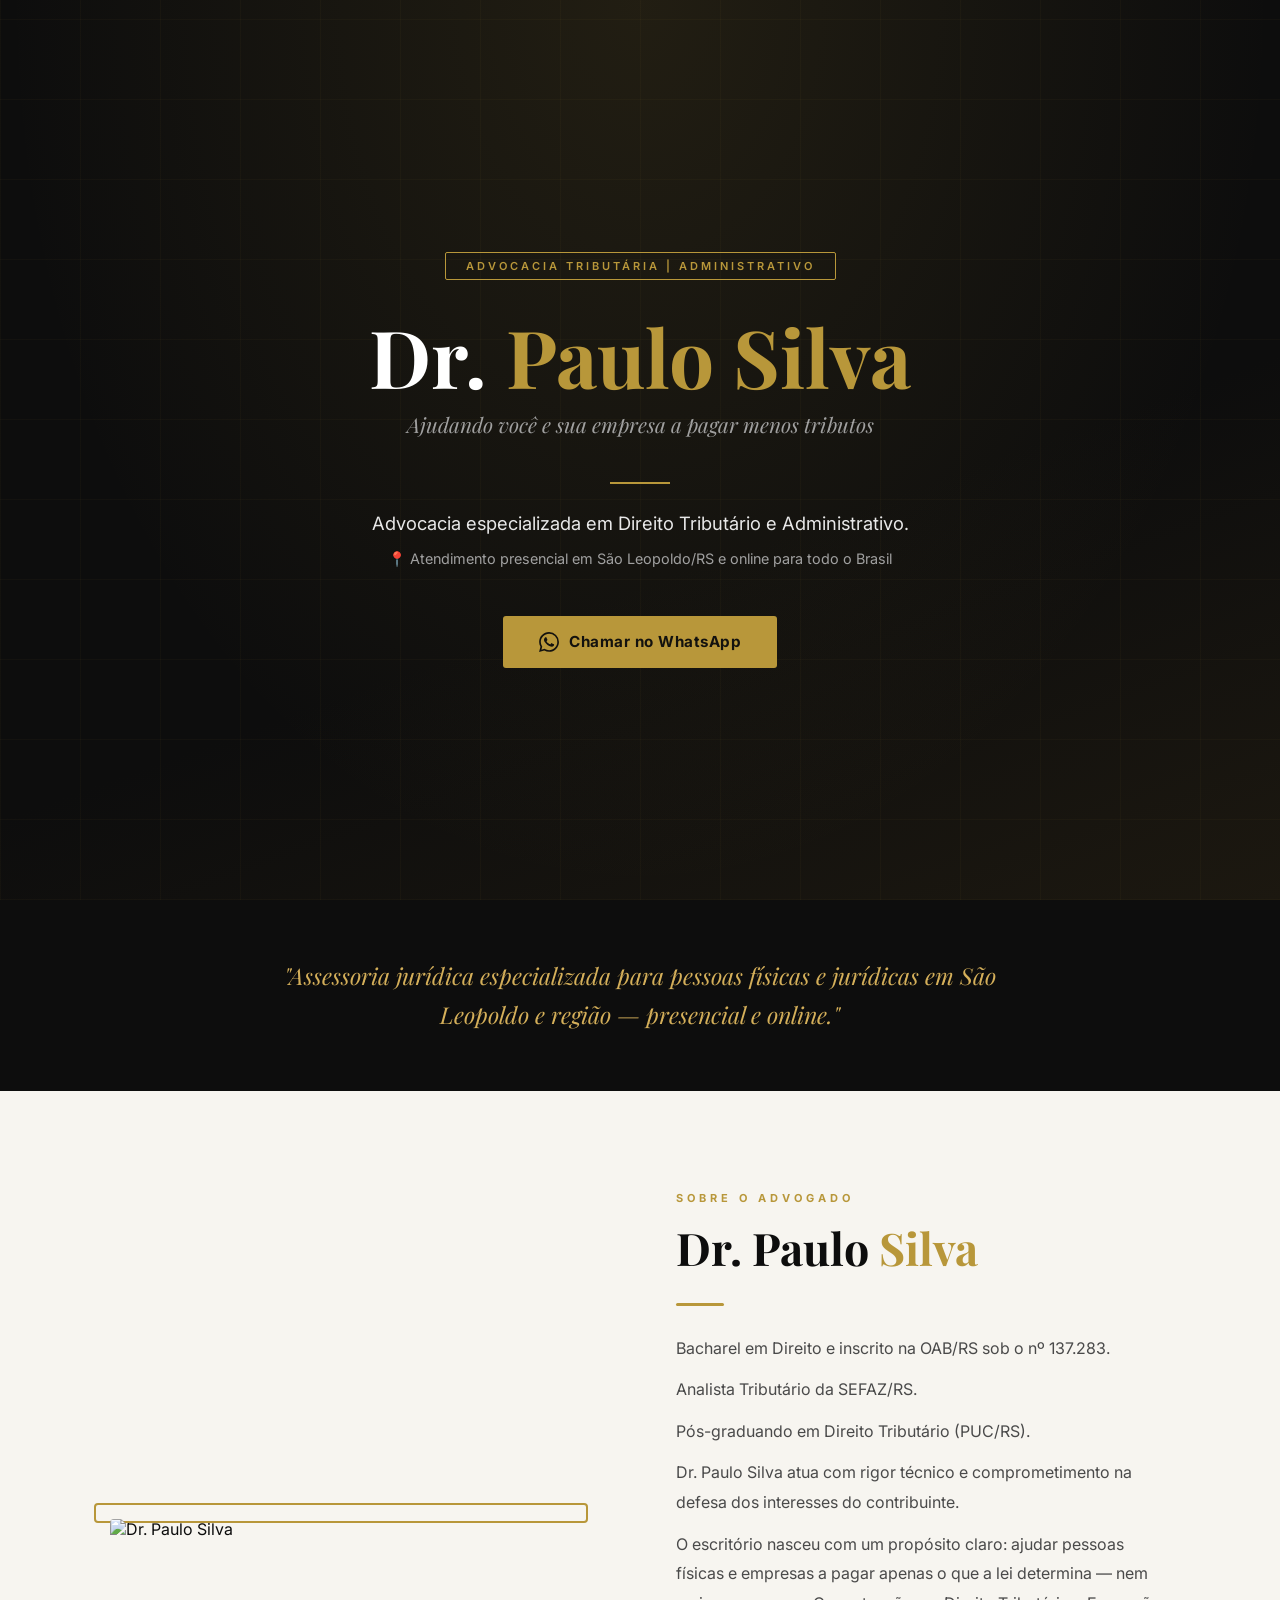
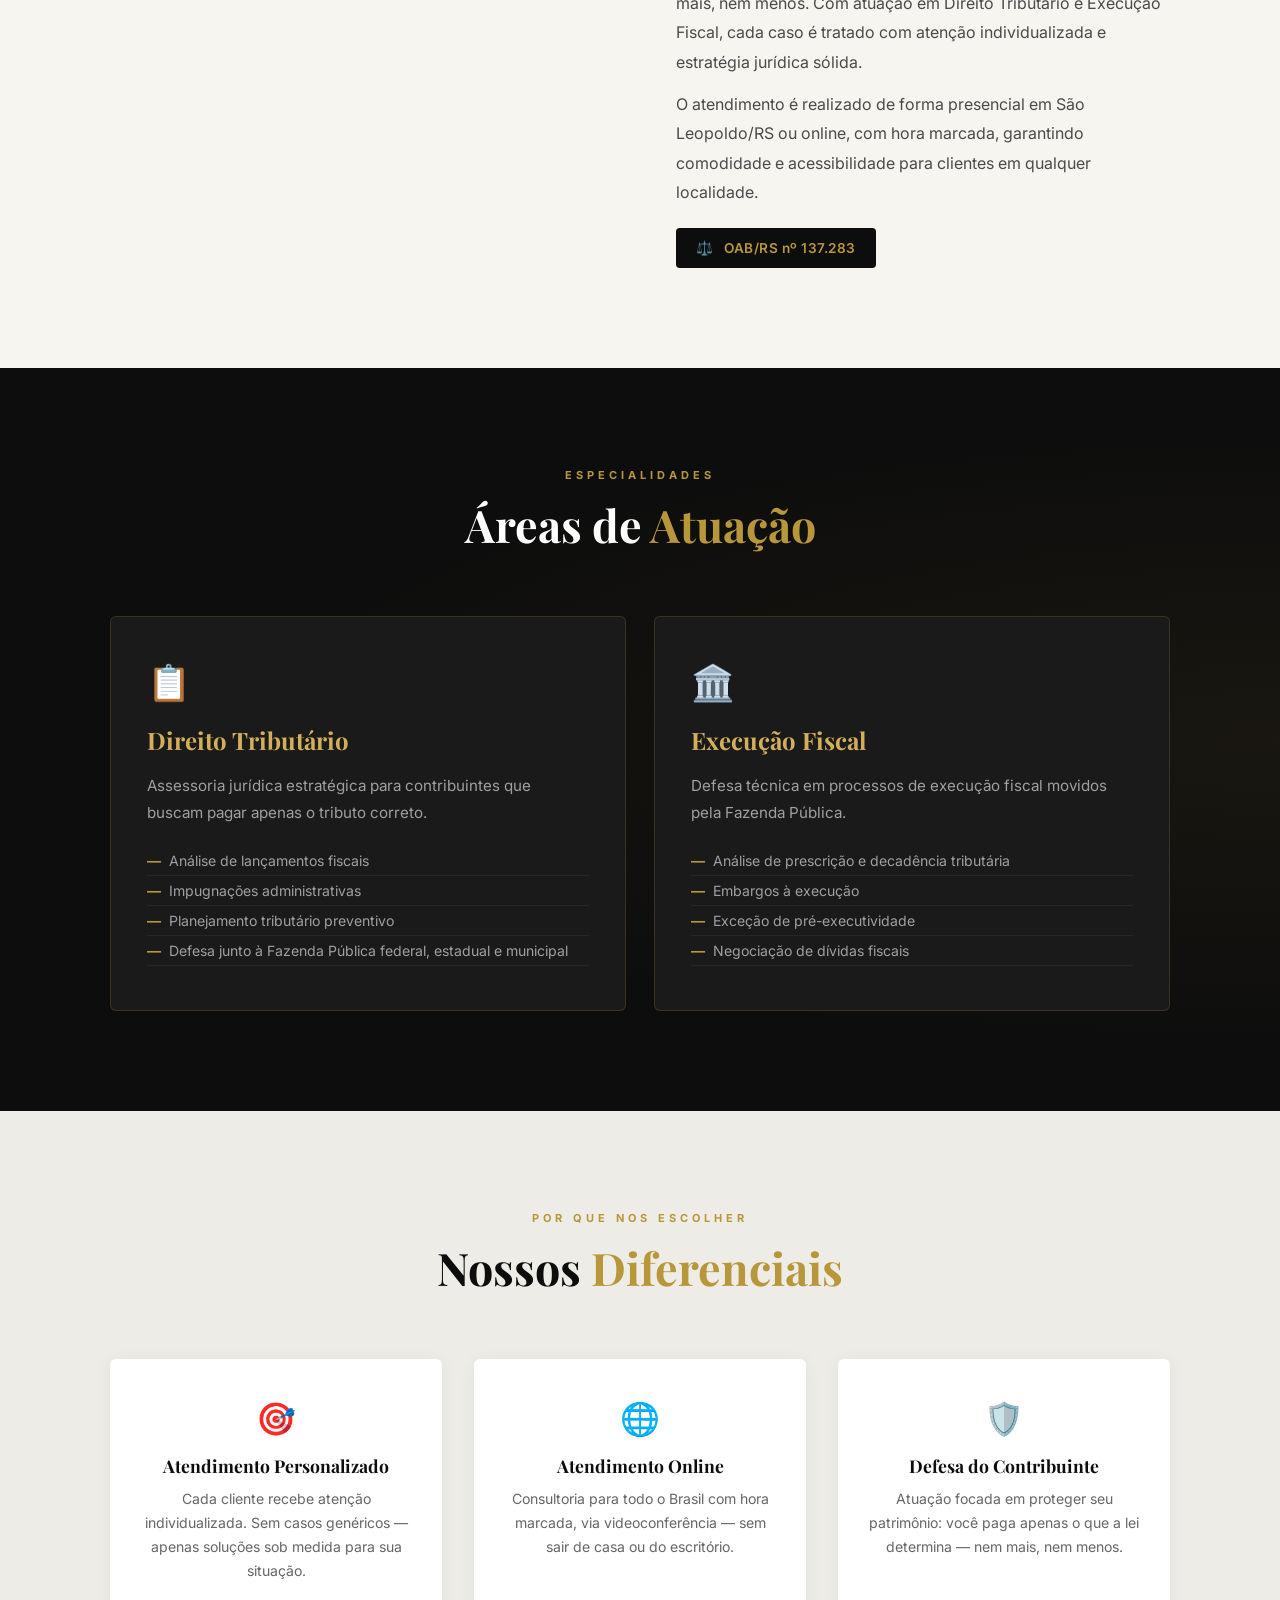
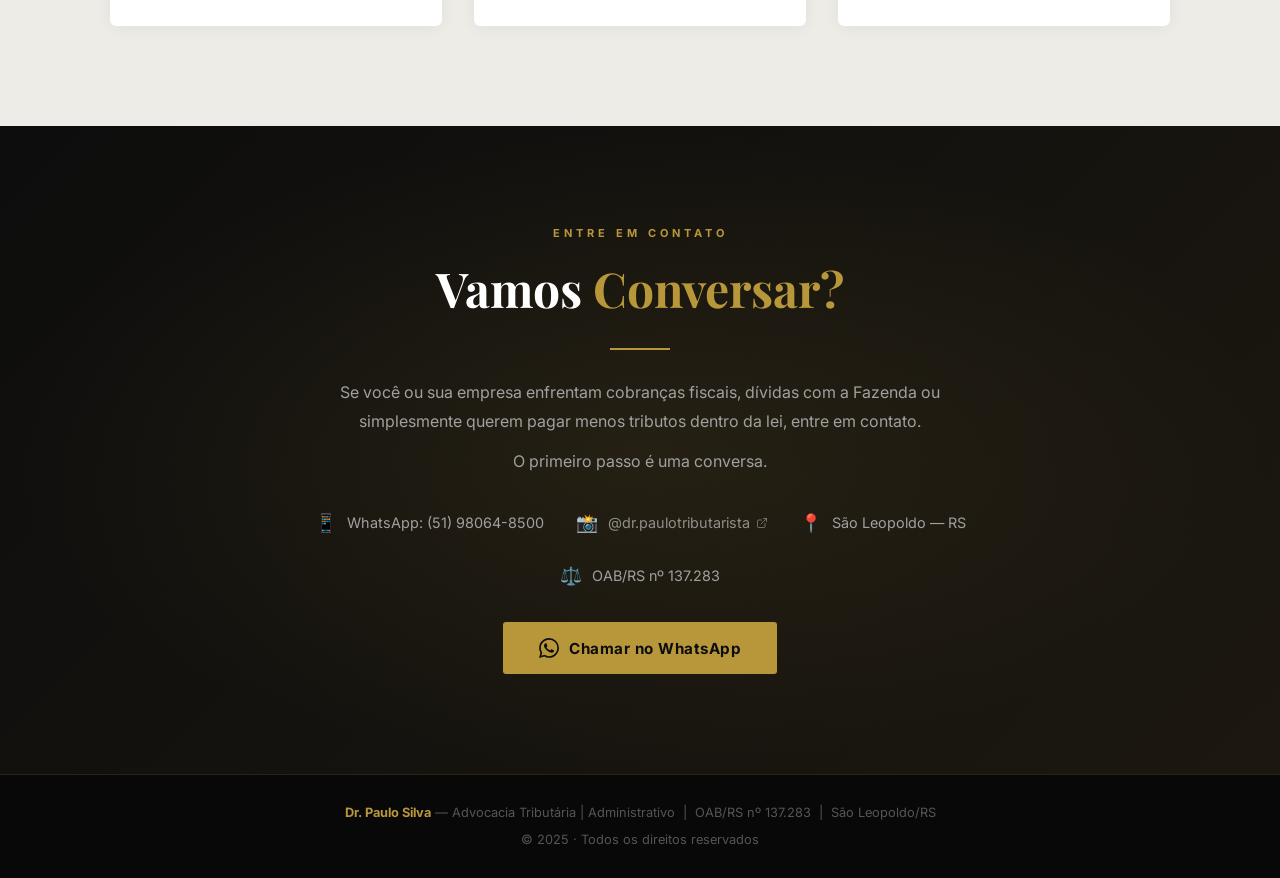
==== commit 87d76031: "Update index.html alterações de texto e inclusão de novo whatsapp e link do intagram" ====
--- a/index.html
+++ b/index.html
@@ -3,206 +3,380 @@
 <head>
   <meta charset="UTF-8" />
   <meta name="viewport" content="width=device-width, initial-scale=1.0"/>
-  <title>Dr. Paulo Silva — Advocacia Tributária</title>
-  <link href="https://fonts.googleapis.com/css2?family=Cormorant+Garamond:ital,wght@0,400;0,600;0,700;1,400;1,600&family=DM+Sans:wght@300;400;500;600;700&display=swap" rel="stylesheet"/>
+  <title>Dr. Paulo Silva — Advocacia Tributária | Administrativo</title>
+  <link href="https://fonts.googleapis.com/css2?family=Playfair+Display:wght@400;600;700&family=Inter:wght@300;400;500;600&display=swap" rel="stylesheet"/>
   <style>
     *, *::before, *::after { box-sizing: border-box; margin: 0; padding: 0; }
     :root {
-      --marfim:     #FAF8F5;
-      --areia:      #F0EDE7;
-      --ouro:       #C9A84C;
-      --ouro-light: #D4B85E;
-      --ouro-dark:  #A88B3D;
-      --carvao:     #2C3E50;
-      --cinza:      #7C8B9A;
-    }
-    body { font-family: 'DM Sans', sans-serif; color: var(--carvao); background: var(--marfim); overflow-x: hidden; }
+      --gold: #B8973A;
+      --gold-light: #D4AF5A;
+      --dark: #0D0D0D;
+      --dark2: #1A1A1A;
+      --text: #E8E8E8;
+      --text-muted: #A0A0A0;
+      --white: #FFFFFF;
+      --bg: #F7F5F0;
+      --bg2: #EEECE6;
+    }
+    body {
+      font-family: 'Inter', sans-serif;
+      color: var(--dark);
+      background: var(--bg);
+      overflow-x: hidden;
+    }
 
     /* ── HERO ── */
     .hero {
-      background: linear-gradient(160deg, #1e2d3d 0%, #2C3E50 65%, #3a4f63 100%);
+      background: linear-gradient(160deg, #0D0D0D 60%, #1c1810 100%);
       min-height: 100vh;
-      display: flex; flex-direction: column; align-items: center; justify-content: center;
-      text-align: center; padding: 80px 24px 60px; position: relative; overflow: hidden;
+      display: flex;
+      flex-direction: column;
+      align-items: center;
+      justify-content: center;
+      text-align: center;
+      padding: 80px 24px 60px;
+      position: relative;
+      overflow: hidden;
     }
     .hero::before {
-      content: ''; position: absolute; inset: 0;
-      background: radial-gradient(ellipse at 50% 0%, rgba(201,168,76,0.10) 0%, transparent 65%);
+      content: '';
+      position: absolute;
+      inset: 0;
+      background: radial-gradient(ellipse at 50% 0%, rgba(184,151,58,0.12) 0%, transparent 70%);
       pointer-events: none;
     }
     .hero-lines {
-      position: absolute; inset: 0;
+      position: absolute;
+      inset: 0;
       background-image:
-        repeating-linear-gradient(90deg, rgba(201,168,76,0.04) 0px, rgba(201,168,76,0.04) 1px, transparent 1px, transparent 80px),
-        repeating-linear-gradient(0deg,  rgba(201,168,76,0.04) 0px, rgba(201,168,76,0.04) 1px, transparent 1px, transparent 80px);
+        repeating-linear-gradient(90deg, rgba(184,151,58,0.04) 0px, rgba(184,151,58,0.04) 1px, transparent 1px, transparent 80px),
+        repeating-linear-gradient(0deg, rgba(184,151,58,0.04) 0px, rgba(184,151,58,0.04) 1px, transparent 1px, transparent 80px);
       pointer-events: none;
     }
     .hero-badge {
-      display: inline-block; border: 1px solid var(--ouro); color: var(--ouro);
-      font-size: 10px; font-weight: 600; letter-spacing: 4px; text-transform: uppercase;
-      padding: 6px 22px; border-radius: 2px; margin-bottom: 36px; position: relative;
+      display: inline-block;
+      border: 1px solid var(--gold);
+      color: var(--gold);
+      font-size: 11px;
+      font-weight: 600;
+      letter-spacing: 3px;
+      text-transform: uppercase;
+      padding: 6px 20px;
+      border-radius: 2px;
+      margin-bottom: 32px;
+      position: relative;
     }
     .hero h1 {
-      font-family: 'Cormorant Garamond', serif;
-      font-size: clamp(2.6rem, 8vw, 5.5rem); font-weight: 700;
-      color: var(--marfim); line-height: 1.05; margin-bottom: 8px; position: relative;
-    }
-    .hero h1 span { color: var(--ouro); }
-    .hero-divider { width: 48px; height: 1px; background: var(--ouro); margin: 28px auto; }
+      font-family: 'Playfair Display', serif;
+      font-size: clamp(2.2rem, 8vw, 5rem);
+      font-weight: 700;
+      color: var(--white);
+      line-height: 1.1;
+      margin-bottom: 10px;
+      position: relative;
+    }
+    .hero h1 span { color: var(--gold); }
+    .hero-divider {
+      width: 60px;
+      height: 2px;
+      background: var(--gold);
+      margin: 24px auto;
+    }
     .hero-subtitle {
-      font-family: 'Cormorant Garamond', serif;
-      font-size: clamp(1.1rem, 3vw, 1.5rem); color: rgba(250,248,245,0.72);
-      font-style: italic; margin-bottom: 18px; position: relative; padding: 0 16px; font-weight: 400;
+      font-family: 'Playfair Display', serif;
+      font-size: clamp(1rem, 3vw, 1.3rem);
+      color: var(--text-muted);
+      font-style: italic;
+      margin-bottom: 20px;
+      position: relative;
+      padding: 0 12px;
     }
     .hero-desc {
-      font-size: clamp(0.88rem, 2.5vw, 0.98rem); color: rgba(250,248,245,0.55);
-      max-width: 540px; line-height: 1.75; margin-bottom: 10px; position: relative;
+      font-size: clamp(0.95rem, 2.5vw, 1.15rem);
+      color: var(--text);
+      max-width: 640px;
+      line-height: 1.7;
+      margin-bottom: 10px;
+      position: relative;
     }
     .hero-location {
-      font-size: clamp(0.78rem, 2.5vw, 0.86rem); color: rgba(250,248,245,0.4);
-      margin-bottom: 52px; position: relative; letter-spacing: 0.3px;
+      font-size: clamp(0.8rem, 2.5vw, 0.9rem);
+      color: var(--text-muted);
+      margin-bottom: 48px;
+      position: relative;
+      padding: 0 12px;
     }
     .btn-primary {
-      display: inline-flex; align-items: center; gap: 10px;
-      background: var(--ouro); color: var(--carvao);
-      font-family: 'DM Sans', sans-serif; font-weight: 700;
-      font-size: clamp(0.8rem, 3vw, 0.88rem); letter-spacing: 1px; text-transform: uppercase;
-      padding: 15px 36px; border-radius: 2px; text-decoration: none;
+      display: inline-flex;
+      align-items: center;
+      gap: 10px;
+      background: var(--gold);
+      color: var(--dark);
+      font-weight: 700;
+      font-size: clamp(0.85rem, 3vw, 0.95rem);
+      letter-spacing: 0.5px;
+      padding: 16px 36px;
+      border-radius: 3px;
+      text-decoration: none;
       transition: background 0.3s, transform 0.2s, box-shadow 0.3s;
-      border: none; cursor: pointer; justify-content: center;
-    }
-    .btn-primary:hover { background: var(--ouro-light); transform: translateY(-2px); box-shadow: 0 8px 28px rgba(201,168,76,0.28); }
+      border: none;
+      cursor: pointer;
+      justify-content: center;
+    }
+    .btn-primary:hover {
+      background: var(--gold-light);
+      transform: translateY(-2px);
+      box-shadow: 0 8px 30px rgba(184,151,58,0.35);
+    }
     .btn-primary svg { flex-shrink: 0; }
 
     /* ── INTRO ── */
     .intro {
-      background: var(--areia); padding: 52px 24px; text-align: center;
-      border-top: 1px solid rgba(201,168,76,0.2); border-bottom: 1px solid rgba(201,168,76,0.2);
+      background: var(--dark);
+      padding: 56px 24px;
+      text-align: center;
     }
     .intro p {
-      font-family: 'Cormorant Garamond', serif;
-      font-size: clamp(1.1rem, 3vw, 1.5rem); color: var(--carvao);
-      font-style: italic; max-width: 740px; margin: 0 auto; line-height: 1.7; font-weight: 400;
+      font-family: 'Playfair Display', serif;
+      font-size: clamp(1rem, 3vw, 1.45rem);
+      color: var(--gold-light);
+      font-style: italic;
+      max-width: 760px;
+      margin: 0 auto;
+      line-height: 1.7;
     }
 
     /* ── SOBRE ── */
-    .sobre { background: var(--marfim); padding: 110px 24px; }
+    .sobre {
+      background: var(--bg);
+      padding: 100px 24px;
+    }
     .container { max-width: 1060px; margin: 0 auto; }
-    .sobre-inner { display: grid; grid-template-columns: 1fr 1fr; gap: 80px; align-items: center; }
+    .sobre-inner {
+      display: grid;
+      grid-template-columns: 1fr 1fr;
+      gap: 72px;
+      align-items: center;
+    }
     .sobre-img-wrap { position: relative; }
     .sobre-img-wrap::before {
-      content: ''; position: absolute; top: -14px; left: -14px; right: 14px; bottom: 14px;
-      border: 1px solid var(--ouro); border-radius: 2px; z-index: 0;
-    }
-    .sobre-img-wrap img { width: 100%; border-radius: 2px; display: block; position: relative; z-index: 1; filter: sepia(8%) contrast(1.02); }
+      content: '';
+      position: absolute;
+      top: -16px; left: -16px; right: 16px; bottom: 16px;
+      border: 2px solid var(--gold);
+      border-radius: 4px;
+      z-index: 0;
+    }
+    .sobre-img-wrap img {
+      width: 100%;
+      border-radius: 4px;
+      display: block;
+      position: relative;
+      z-index: 1;
+      filter: grayscale(15%);
+    }
     .section-label {
-      font-size: 10px; font-weight: 600; letter-spacing: 4px; text-transform: uppercase;
-      color: var(--ouro); margin-bottom: 18px; display: block;
+      font-size: 11px;
+      font-weight: 700;
+      letter-spacing: 4px;
+      text-transform: uppercase;
+      color: var(--gold);
+      margin-bottom: 16px;
+      display: block;
     }
     .section-title {
-      font-family: 'Cormorant Garamond', serif;
-      font-size: clamp(2rem, 4vw, 3rem); font-weight: 700;
-      color: var(--carvao); line-height: 1.1; margin-bottom: 28px;
-    }
-    .section-title .accent { color: var(--ouro); }
-    .sobre-divider { width: 40px; height: 1px; background: var(--ouro); margin-bottom: 28px; }
-    .sobre-text p { color: var(--cinza); line-height: 1.9; font-size: clamp(0.87rem, 2.5vw, 0.94rem); margin-bottom: 14px; }
+      font-family: 'Playfair Display', serif;
+      font-size: clamp(1.6rem, 4vw, 2.8rem);
+      font-weight: 700;
+      color: var(--dark);
+      line-height: 1.2;
+      margin-bottom: 28px;
+    }
+    .section-title .accent { color: var(--gold); }
+    .sobre-divider {
+      width: 48px;
+      height: 3px;
+      background: var(--gold);
+      margin-bottom: 28px;
+      border-radius: 2px;
+    }
+    .sobre-text p {
+      color: #4a4a4a;
+      line-height: 1.85;
+      font-size: clamp(0.9rem, 2.5vw, 1rem);
+      margin-bottom: 12px;
+    }
     .oab-badge {
-      display: inline-flex; align-items: center; gap: 10px;
-      background: var(--areia); border: 1px solid rgba(201,168,76,0.3);
-      color: var(--carvao); padding: 12px 20px; border-radius: 2px;
-      font-size: 0.82rem; font-weight: 600; letter-spacing: 0.5px; margin-top: 10px;
+      display: inline-flex;
+      align-items: center;
+      gap: 10px;
+      background: var(--dark);
+      color: var(--gold);
+      padding: 12px 20px;
+      border-radius: 4px;
+      font-size: 0.85rem;
+      font-weight: 600;
+      letter-spacing: 0.5px;
+      margin-top: 8px;
     }
 
     /* ── ÁREAS ── */
-    .areas { background: var(--carvao); padding: 110px 24px; position: relative; overflow: hidden; }
+    .areas {
+      background: var(--dark);
+      padding: 100px 24px;
+      position: relative;
+      overflow: hidden;
+    }
     .areas::before {
-      content: ''; position: absolute; inset: 0;
-      background: radial-gradient(ellipse at 100% 50%, rgba(201,168,76,0.06) 0%, transparent 60%);
+      content: '';
+      position: absolute;
+      inset: 0;
+      background: radial-gradient(ellipse at 100% 50%, rgba(184,151,58,0.07) 0%, transparent 60%);
       pointer-events: none;
     }
     .areas-header { text-align: center; margin-bottom: 64px; }
-    .areas-header .section-title { color: var(--marfim); }
-    .areas-grid { display: grid; grid-template-columns: 1fr 1fr; gap: 24px; }
+    .areas-header .section-title { color: var(--white); }
+    .areas-grid {
+      display: grid;
+      grid-template-columns: 1fr 1fr;
+      gap: 28px;
+    }
     .area-card {
-      background: rgba(255,255,255,0.04); border: 1px solid rgba(201,168,76,0.18);
-      border-radius: 2px; padding: 44px 36px;
+      background: var(--dark2);
+      border: 1px solid rgba(184,151,58,0.2);
+      border-radius: 6px;
+      padding: 44px 36px;
       transition: border-color 0.3s, transform 0.3s, box-shadow 0.3s;
-      position: relative; overflow: hidden;
+      position: relative;
+      overflow: hidden;
     }
     .area-card::before {
-      content: ''; position: absolute; top: 0; left: 0;
-      width: 2px; height: 0; background: var(--ouro); transition: height 0.4s ease;
-    }
-    .area-card:hover { border-color: rgba(201,168,76,0.4); transform: translateY(-4px); box-shadow: 0 16px 48px rgba(0,0,0,0.25); }
+      content: '';
+      position: absolute;
+      top: 0; left: 0;
+      width: 3px; height: 0;
+      background: var(--gold);
+      transition: height 0.4s ease;
+    }
+    .area-card:hover {
+      border-color: rgba(184,151,58,0.5);
+      transform: translateY(-4px);
+      box-shadow: 0 16px 48px rgba(0,0,0,0.4);
+    }
     .area-card:hover::before { height: 100%; }
-    .area-icon { font-size: 2rem; margin-bottom: 20px; display: block; }
-    .area-card h3 { font-family: 'Cormorant Garamond', serif; font-size: clamp(1.3rem, 3vw, 1.6rem); color: var(--ouro-light); margin-bottom: 14px; font-weight: 600; }
-    .area-card p { color: rgba(250,248,245,0.52); line-height: 1.8; font-size: 0.9rem; }
+    .area-icon { font-size: 2.2rem; margin-bottom: 20px; display: block; }
+    .area-card h3 {
+      font-family: 'Playfair Display', serif;
+      font-size: clamp(1.2rem, 3vw, 1.5rem);
+      color: var(--gold-light);
+      margin-bottom: 16px;
+    }
+    .area-card p { color: var(--text-muted); line-height: 1.8; font-size: 0.95rem; }
     .area-list { list-style: none; margin-top: 20px; }
-    .area-list li { color: rgba(250,248,245,0.48); font-size: 0.85rem; padding: 7px 0; border-bottom: 1px solid rgba(255,255,255,0.05); display: flex; align-items: flex-start; gap: 10px; }
-    .area-list li::before { content: '—'; color: var(--ouro); font-weight: 700; flex-shrink: 0; }
-
-    /* ── TESES ── */
-    .teses { background: var(--areia); padding: 110px 24px; }
-    .teses-header { text-align: center; margin-bottom: 56px; }
-    .teses-header p { margin-top: 16px; color: var(--cinza); font-size: 0.93rem; max-width: 560px; margin-left: auto; margin-right: auto; line-height: 1.8; }
-    .teses-grid { display: grid; grid-template-columns: repeat(2, 1fr); gap: 20px; }
-    .tese-card { background: var(--marfim); border: 1px solid rgba(201,168,76,0.2); border-radius: 2px; overflow: hidden; box-shadow: 0 2px 12px rgba(44,62,80,0.05); transition: box-shadow 0.3s, transform 0.3s; cursor: pointer; }
-    .tese-card:hover { box-shadow: 0 8px 28px rgba(44,62,80,0.1); transform: translateY(-3px); }
-    .tese-toggle { width: 100%; background: none; border: none; padding: 28px 32px; display: flex; align-items: center; gap: 18px; cursor: pointer; text-align: left; }
-    .tese-icon { font-size: 1.6rem; flex-shrink: 0; }
-    .tese-titulo { font-family: 'Cormorant Garamond', serif; font-size: clamp(1rem, 2.5vw, 1.2rem); color: var(--carvao); font-weight: 600; flex: 1; line-height: 1.3; }
-    .tese-seta { color: var(--ouro); font-size: 1rem; transition: transform 0.3s ease; flex-shrink: 0; }
-    .tese-card.aberto .tese-seta { transform: rotate(180deg); }
-    .tese-descricao { max-height: 0; overflow: hidden; transition: max-height 0.4s ease, padding 0.3s ease; padding: 0 32px; color: var(--cinza); font-size: 0.9rem; line-height: 1.85; }
-    .tese-card.aberto .tese-descricao { max-height: 320px; padding: 20px 32px 28px; border-top: 1px solid rgba(201,168,76,0.15); }
-    .tese-cta { display: inline-flex; align-items: center; gap: 6px; margin-top: 14px; color: var(--ouro-dark); font-weight: 600; font-size: 0.82rem; text-decoration: none; }
-    .tese-cta:hover { text-decoration: underline; }
+    .area-list li {
+      color: var(--text-muted);
+      font-size: 0.88rem;
+      padding: 6px 0;
+      border-bottom: 1px solid rgba(255,255,255,0.05);
+      display: flex;
+      align-items: flex-start;
+      gap: 8px;
+    }
+    .area-list li::before { content: '—'; color: var(--gold); font-weight: 700; flex-shrink: 0; }
 
     /* ── DIFERENCIAIS ── */
-    .diferenciais { background: var(--marfim); padding: 110px 24px; }
+    .diferenciais { background: var(--bg2); padding: 100px 24px; }
     .diferenciais-header { text-align: center; margin-bottom: 64px; }
-    .diferenciais-grid { display: grid; grid-template-columns: repeat(3, 1fr); gap: 24px; }
+    .diferenciais-grid {
+      display: grid;
+      grid-template-columns: repeat(3, 1fr);
+      gap: 32px;
+    }
     .diferencial-card {
-      background: var(--areia); border-radius: 2px; padding: 44px 28px; text-align: center;
-      border-bottom: 2px solid transparent; transition: border-color 0.3s, box-shadow 0.3s, transform 0.3s;
-      box-shadow: 0 2px 12px rgba(44,62,80,0.04);
-    }
-    .diferencial-card:hover { border-bottom-color: var(--ouro); box-shadow: 0 8px 28px rgba(44,62,80,0.08); transform: translateY(-4px); }
-    .diferencial-icon { font-size: 1.8rem; margin-bottom: 18px; display: block; }
-    .diferencial-card h4 { font-family: 'Cormorant Garamond', serif; font-size: 1.2rem; color: var(--carvao); margin-bottom: 12px; font-weight: 600; }
-    .diferencial-card p { font-size: 0.88rem; color: var(--cinza); line-height: 1.75; }
+      background: var(--white);
+      border-radius: 6px;
+      padding: 40px 28px;
+      text-align: center;
+      border-bottom: 3px solid transparent;
+      transition: border-color 0.3s, box-shadow 0.3s, transform 0.3s;
+      box-shadow: 0 2px 16px rgba(0,0,0,0.06);
+    }
+    .diferencial-card:hover {
+      border-bottom-color: var(--gold);
+      box-shadow: 0 8px 32px rgba(0,0,0,0.1);
+      transform: translateY(-4px);
+    }
+    .diferencial-icon { font-size: 2rem; margin-bottom: 16px; display: block; }
+    .diferencial-card h4 {
+      font-family: 'Playfair Display', serif;
+      font-size: 1.1rem;
+      color: var(--dark);
+      margin-bottom: 10px;
+    }
+    .diferencial-card p { font-size: 0.88rem; color: #666; line-height: 1.7; }
 
     /* ── CONTATO ── */
-    .contato { background: var(--carvao); padding: 110px 24px; text-align: center; position: relative; overflow: hidden; }
-    .contato::before { content: ''; position: absolute; inset: 0; background: radial-gradient(ellipse at 50% 50%, rgba(201,168,76,0.07) 0%, transparent 65%); pointer-events: none; }
-    .contato-inner { position: relative; max-width: 660px; margin: 0 auto; }
-    .contato h2 { font-family: 'Cormorant Garamond', serif; font-size: clamp(2rem, 5vw, 3.2rem); color: var(--marfim); margin-bottom: 20px; font-weight: 700; }
-    .contato h2 span { color: var(--ouro); }
-    .contato p { color: rgba(250,248,245,0.52); font-size: clamp(0.88rem, 2.5vw, 0.95rem); line-height: 1.85; margin-bottom: 12px; }
-    .contato-divider { width: 40px; height: 1px; background: var(--ouro); margin: 28px auto; }
-    .contato-info { display: flex; justify-content: center; gap: 32px; flex-wrap: wrap; margin: 36px 0; }
-    .contato-info-item { display: flex; align-items: center; gap: 10px; color: rgba(250,248,245,0.52); font-size: clamp(0.8rem, 2.5vw, 0.88rem); }
-    .contato-info-item span:first-child { color: var(--ouro); font-size: 1rem; }
+    .contato {
+      background: linear-gradient(135deg, #0D0D0D 0%, #1c1810 100%);
+      padding: 100px 24px;
+      text-align: center;
+      position: relative;
+      overflow: hidden;
+    }
+    .contato::before {
+      content: '';
+      position: absolute;
+      inset: 0;
+      background: radial-gradient(ellipse at 50% 50%, rgba(184,151,58,0.1) 0%, transparent 70%);
+      pointer-events: none;
+    }
+    .contato-inner { position: relative; max-width: 680px; margin: 0 auto; }
+    .contato h2 {
+      font-family: 'Playfair Display', serif;
+      font-size: clamp(1.8rem, 5vw, 3rem);
+      color: var(--white);
+      margin-bottom: 20px;
+    }
+    .contato h2 span { color: var(--gold); }
+    .contato p { color: var(--text-muted); font-size: clamp(0.9rem, 2.5vw, 1rem); line-height: 1.8; margin-bottom: 12px; }
+    .contato-divider { width: 60px; height: 2px; background: var(--gold); margin: 28px auto; }
+    .contato-info {
+      display: flex;
+      justify-content: center;
+      gap: 32px;
+      flex-wrap: wrap;
+      margin: 36px 0;
+    }
+    .contato-info-item {
+      display: flex;
+      align-items: center;
+      gap: 10px;
+      color: var(--text-muted);
+      font-size: clamp(0.82rem, 2.5vw, 0.9rem);
+    }
+    .contato-info-item span:first-child { color: var(--gold); font-size: 1.1rem; }
 
     /* ── RODAPÉ ── */
-    .footer { background: #1a2535; padding: 28px 24px; text-align: center; border-top: 1px solid rgba(201,168,76,0.15); }
-    .footer p { color: rgba(124,139,154,0.65); font-size: clamp(0.72rem, 2vw, 0.78rem); line-height: 1.6; }
-    .footer strong { color: var(--ouro); }
+    .footer {
+      background: #080808;
+      padding: 28px 24px;
+      text-align: center;
+      border-top: 1px solid rgba(184,151,58,0.2);
+    }
+    .footer p { color: #555; font-size: clamp(0.72rem, 2vw, 0.8rem); line-height: 1.6; }
+    .footer strong { color: var(--gold); }
 
     /* ── RESPONSIVO ── */
     @media (max-width: 768px) {
       .sobre-inner { grid-template-columns: 1fr; gap: 48px; }
       .sobre-img-wrap { max-width: 300px; margin: 0 auto; }
       .areas-grid { grid-template-columns: 1fr; }
-      .teses-grid { grid-template-columns: 1fr; }
-      .diferenciais-grid { grid-template-columns: 1fr; max-width: 400px; margin: 0 auto; }
+      .diferenciais-grid { grid-template-columns: 1fr; max-width: 420px; margin: 0 auto; }
       .contato-info { flex-direction: column; align-items: center; gap: 16px; }
-      .sobre, .areas, .teses, .diferenciais, .contato { padding: 72px 20px; }
-      .tese-toggle { padding: 22px 20px; }
-      .tese-descricao { padding: 0 20px; }
-      .tese-card.aberto .tese-descricao { padding: 16px 20px 24px; }
+      .sobre { padding: 60px 20px; }
+      .areas { padding: 60px 20px; }
+      .diferenciais { padding: 60px 20px; }
+      .contato { padding: 60px 20px; }
     }
     @media (max-width: 480px) {
       .hero { padding: 60px 16px 40px; min-height: 100svh; }
@@ -215,14 +389,16 @@
 <!-- HERO -->
 <section class="hero">
   <div class="hero-lines"></div>
-  <span class="hero-badge">Advocacia Tributária</span>
+  <span class="hero-badge">Advocacia Tributária | Administrativo</span>
   <h1>Dr. <span>Paulo Silva</span></h1>
   <p class="hero-subtitle">Ajudando você e sua empresa a pagar menos tributos</p>
   <div class="hero-divider"></div>
-  <p class="hero-desc">Advocacia especializada em Direito Tributário e Execução Fiscal.</p>
+  <p class="hero-desc">Advocacia especializada em Direito Tributário e Administrativo.</p>
   <p class="hero-location">📍 Atendimento presencial em São Leopoldo/RS e online para todo o Brasil</p>
-  <a href="https://wa.me/5551981164724" class="btn-primary">
-    <svg xmlns="http://www.w3.org/2000/svg" width="18" height="18" viewBox="0 0 24 24" fill="currentColor"><path d="M17.472 14.382c-.297-.149-1.758-.867-2.03-.967-.273-.099-.471-.148-.67.15-.197.297-.767.966-.94 1.164-.173.199-.347.223-.644.075-.297-.15-1.255-.463-2.39-1.475-.883-.788-1.48-1.761-1.653-2.059-.173-.297-.018-.458.13-.606.134-.133.298-.347.446-.52.149-.174.198-.298.298-.497.099-.198.05-.371-.025-.52-.075-.149-.669-1.612-.916-2.207-.242-.579-.487-.5-.669-.51-.173-.008-.371-.01-.57-.01-.198 0-.52.074-.792.372-.272.297-1.04 1.016-1.04 2.479 0 1.462 1.065 2.875 1.213 3.074.149.198 2.096 3.2 5.077 4.487.709.306 1.262.489 1.694.625.712.227 1.36.195 1.871.118.571-.085 1.758-.719 2.006-1.413.248-.694.248-1.289.173-1.413-.074-.124-.272-.198-.57-.347m-5.421 7.403h-.004a9.87 9.87 0 01-5.031-1.378l-.361-.214-3.741.982.998-3.648-.235-.374a9.86 9.86 0 01-1.51-5.26c.001-5.45 4.436-9.884 9.888-9.884 2.64 0 5.122 1.03 6.988 2.898a9.825 9.825 0 012.893 6.994c-.003 5.45-4.437 9.884-9.885 9.884m8.413-18.297A11.815 11.815 0 0012.05 0C5.495 0 .16 5.335.157 11.892c0 2.096.547 4.142 1.588 5.945L.057 24l6.305-1.654a11.882 11.882 0 005.683 1.448h.005c6.554 0 11.89-5.335 11.893-11.893a11.821 11.821 0 00-3.48-8.413z"/></svg>
+  <a href="https://wa.me/5551980648500" class="btn-primary">
+    <svg xmlns="http://www.w3.org/2000/svg" width="20" height="20" viewBox="0 0 24 24" fill="currentColor">
+      <path d="M17.472 14.382c-.297-.149-1.758-.867-2.03-.967-.273-.099-.471-.148-.67.15-.197.297-.767.966-.94 1.164-.173.199-.347.223-.644.075-.297-.15-1.255-.463-2.39-1.475-.883-.788-1.48-1.761-1.653-2.059-.173-.297-.018-.458.13-.606.134-.133.298-.347.446-.52.149-.174.198-.298.298-.497.099-.198.05-.371-.025-.52-.075-.149-.669-1.612-.916-2.207-.242-.579-.487-.5-.669-.51-.173-.008-.371-.01-.57-.01-.198 0-.52.074-.792.372-.272.297-1.04 1.016-1.04 2.479 0 1.462 1.065 2.875 1.213 3.074.149.198 2.096 3.2 5.077 4.487.709.306 1.262.489 1.694.625.712.227 1.36.195 1.871.118.571-.085 1.758-.719 2.006-1.413.248-.694.248-1.289.173-1.413-.074-.124-.272-.198-.57-.347m-5.421 7.403h-.004a9.87 9.87 0 01-5.031-1.378l-.361-.214-3.741.982.998-3.648-.235-.374a9.86 9.86 0 01-1.51-5.26c.001-5.45 4.436-9.884 9.888-9.884 2.64 0 5.122 1.03 6.988 2.898a9.825 9.825 0 012.893 6.994c-.003 5.45-4.437 9.884-9.885 9.884m8.413-18.297A11.815 11.815 0 0012.05 0C5.495 0 .16 5.335.157 11.892c0 2.096.547 4.142 1.588 5.945L.057 24l6.305-1.654a11.882 11.882 0 005.683 1.448h.005c6.554 0 11.89-5.335 11.893-11.893a11.821 11.821 0 00-3.48-8.413z"/>
+    </svg>
     Chamar no WhatsApp
   </a>
 </section>
@@ -237,7 +413,7 @@
   <div class="container">
     <div class="sobre-inner">
       <div class="sobre-img-wrap">
-        <img src="foto%20perfil.jpg" alt="Dr. Paulo Silva">
+        <img src="https://i.imgur.com/GuwtvBB.jpeg" alt="Dr. Paulo Silva">
       </div>
       <div class="sobre-text">
         <span class="section-label">Sobre o Advogado</span>
@@ -247,7 +423,7 @@
         <p>Analista Tributário da SEFAZ/RS.</p>
         <p>Pós-graduando em Direito Tributário (PUC/RS).</p>
         <p>Dr. Paulo Silva atua com rigor técnico e comprometimento na defesa dos interesses do contribuinte.</p>
-        <p>O escritório nasceu com um propósito claro: ajudar pessoas físicas e empresas a identificar cobranças indevidas — e recuperar ou eliminar tributos que nunca deveriam ter sido pagos. Com atuação em Direito Tributário e Execução Fiscal, cada caso é tratado com atenção individualizada e estratégia jurídica sólida.</p>
+        <p>O escritório nasceu com um propósito claro: ajudar pessoas físicas e empresas a pagar apenas o que a lei determina — nem mais, nem menos. Com atuação em Direito Tributário e Execução Fiscal, cada caso é tratado com atenção individualizada e estratégia jurídica sólida.</p>
         <p>O atendimento é realizado de forma presencial em São Leopoldo/RS ou online, com hora marcada, garantindo comodidade e acessibilidade para clientes em qualquer localidade.</p>
         <div class="oab-badge">⚖️ &nbsp; OAB/RS nº 137.283</div>
       </div>
@@ -259,7 +435,7 @@
 <section class="areas">
   <div class="container">
     <div class="areas-header">
-      <span class="section-label" style="color:var(--ouro);">Especialidades</span>
+      <span class="section-label">Especialidades</span>
       <h2 class="section-title">Áreas de <span class="accent">Atuação</span></h2>
     </div>
     <div class="areas-grid">
@@ -319,24 +495,27 @@
 <!-- CONTATO -->
 <section class="contato">
   <div class="contato-inner">
-    <span class="section-label" style="color:var(--ouro);">Entre em Contato</span>
+    <span class="section-label" style="color:var(--gold);">Entre em Contato</span>
     <h2>Vamos <span>Conversar?</span></h2>
     <div class="contato-divider"></div>
     <p>Se você ou sua empresa enfrentam cobranças fiscais, dívidas com a Fazenda ou simplesmente querem pagar menos tributos dentro da lei, entre em contato.</p>
     <p>O primeiro passo é uma conversa.</p>
     <div class="contato-info">
-      <div class="contato-info-item"><span>📱</span><span>WhatsApp: (51) 98116-4724</span></div>
+      <div class="contato-info-item"><span>📱</span><span>WhatsApp: (51) 98064-8500</span></div>
       <div class="contato-info-item">
-        <span>📍</span>
-        <a href="https://www.google.com/maps/search/?api=1&query=Av.+Jo%C3%A3o+Corr%C3%AAa,+991,+Centro,+S%C3%A3o+Leopoldo,+RS,+93010-265" target="_blank" rel="noopener noreferrer" style="color:rgba(250,248,245,0.52);text-decoration:none;display:flex;align-items:center;gap:6px;transition:color 0.2s;" onmouseover="this.style.color='#C9A84C'" onmouseout="this.style.color='rgba(250,248,245,0.52)'">
-          Av. João Corrêa, 991 — Centro, São Leopoldo/RS · CEP 93010-265
+        <span>📸</span>
+        <a href="https://instagram.com/dr.paulotributarista" target="_blank" rel="noopener noreferrer" style="color:rgba(250,248,245,0.52);text-decoration:none;display:flex;align-items:center;gap:6px;transition:color 0.2s;" onmouseover="this.style.color='#C9A84C'" onmouseout="this.style.color='rgba(250,248,245,0.52)'">
+          @dr.paulotributarista
           <svg xmlns="http://www.w3.org/2000/svg" width="12" height="12" viewBox="0 0 24 24" fill="none" stroke="currentColor" stroke-width="2" stroke-linecap="round" stroke-linejoin="round" style="flex-shrink:0;opacity:0.7;"><path d="M18 13v6a2 2 0 0 1-2 2H5a2 2 0 0 1-2-2V8a2 2 0 0 1 2-2h6"/><polyline points="15 3 21 3 21 9"/><line x1="10" y1="14" x2="21" y2="3"/></svg>
         </a>
       </div>
+      <div class="contato-info-item"><span>📍</span><span>São Leopoldo — RS</span></div>
       <div class="contato-info-item"><span>⚖️</span><span>OAB/RS nº 137.283</span></div>
     </div>
-    <a href="https://wa.me/5551981164724" class="btn-primary">
-      <svg xmlns="http://www.w3.org/2000/svg" width="18" height="18" viewBox="0 0 24 24" fill="currentColor"><path d="M17.472 14.382c-.297-.149-1.758-.867-2.03-.967-.273-.099-.471-.148-.67.15-.197.297-.767.966-.94 1.164-.173.199-.347.223-.644.075-.297-.15-1.255-.463-2.39-1.475-.883-.788-1.48-1.761-1.653-2.059-.173-.297-.018-.458.13-.606.134-.133.298-.347.446-.52.149-.174.198-.298.298-.497.099-.198.05-.371-.025-.52-.075-.149-.669-1.612-.916-2.207-.242-.579-.487-.5-.669-.51-.173-.008-.371-.01-.57-.01-.198 0-.52.074-.792.372-.272.297-1.04 1.016-1.04 2.479 0 1.462 1.065 2.875 1.213 3.074.149.198 2.096 3.2 5.077 4.487.709.306 1.262.489 1.694.625.712.227 1.36.195 1.871.118.571-.085 1.758-.719 2.006-1.413.248-.694.248-1.289.173-1.413-.074-.124-.272-.198-.57-.347m-5.421 7.403h-.004a9.87 9.87 0 01-5.031-1.378l-.361-.214-3.741.982.998-3.648-.235-.374a9.86 9.86 0 01-1.51-5.26c.001-5.45 4.436-9.884 9.888-9.884 2.64 0 5.122 1.03 6.988 2.898a9.825 9.825 0 012.893 6.994c-.003 5.45-4.437 9.884-9.885 9.884m8.413-18.297A11.815 11.815 0 0012.05 0C5.495 0 .16 5.335.157 11.892c0 2.096.547 4.142 1.588 5.945L.057 24l6.305-1.654a11.882 11.882 0 005.683 1.448h.005c6.554 0 11.89-5.335 11.893-11.893a11.821 11.821 0 00-3.48-8.413z"/></svg>
+    <a href="https://wa.me/5551980648500" class="btn-primary">
+      <svg xmlns="http://www.w3.org/2000/svg" width="20" height="20" viewBox="0 0 24 24" fill="currentColor">
+        <path d="M17.472 14.382c-.297-.149-1.758-.867-2.03-.967-.273-.099-.471-.148-.67.15-.197.297-.767.966-.94 1.164-.173.199-.347.223-.644.075-.297-.15-1.255-.463-2.39-1.475-.883-.788-1.48-1.761-1.653-2.059-.173-.297-.018-.458.13-.606.134-.133.298-.347.446-.52.149-.174.198-.298.298-.497.099-.198.05-.371-.025-.52-.075-.149-.669-1.612-.916-2.207-.242-.579-.487-.5-.669-.51-.173-.008-.371-.01-.57-.01-.198 0-.52.074-.792.372-.272.297-1.04 1.016-1.04 2.479 0 1.462 1.065 2.875 1.213 3.074.149.198 2.096 3.2 5.077 4.487.709.306 1.262.489 1.694.625.712.227 1.36.195 1.871.118.571-.085 1.758-.719 2.006-1.413.248-.694.248-1.289.173-1.413-.074-.124-.272-.198-.57-.347m-5.421 7.403h-.004a9.87 9.87 0 01-5.031-1.378l-.361-.214-3.741.982.998-3.648-.235-.374a9.86 9.86 0 01-1.51-5.26c.001-5.45 4.436-9.884 9.888-9.884 2.64 0 5.122 1.03 6.988 2.898a9.825 9.825 0 012.893 6.994c-.003 5.45-4.437 9.884-9.885 9.884m8.413-18.297A11.815 11.815 0 0012.05 0C5.495 0 .16 5.335.157 11.892c0 2.096.547 4.142 1.588 5.945L.057 24l6.305-1.654a11.882 11.882 0 005.683 1.448h.005c6.554 0 11.89-5.335 11.893-11.893a11.821 11.821 0 00-3.48-8.413z"/>
+      </svg>
       Chamar no WhatsApp
     </a>
   </div>
@@ -344,16 +523,9 @@
 
 <!-- RODAPÉ -->
 <footer class="footer">
-  <p><strong>Dr. Paulo Silva</strong> — Advocacia Tributária &nbsp;|&nbsp; OAB/RS nº 137.283 &nbsp;|&nbsp; São Leopoldo/RS</p>
-  <p style="margin-top:6px;">© 2026 · Todos os direitos reservados</p>
+  <p><strong>Dr. Paulo Silva</strong> — Advocacia Tributária | Administrativo &nbsp;|&nbsp; OAB/RS nº 137.283 &nbsp;|&nbsp; São Leopoldo/RS</p>
+  <p style="margin-top:6px;">© 2025 · Todos os direitos reservados</p>
 </footer>
 
-<script>
-function toggleTese(card) {
-  const jaAberto = card.classList.contains('aberto');
-  document.querySelectorAll('.tese-card').forEach(c => c.classList.remove('aberto'));
-  if (!jaAberto) card.classList.add('aberto');
-}
-</script>
 </body>
 </html>
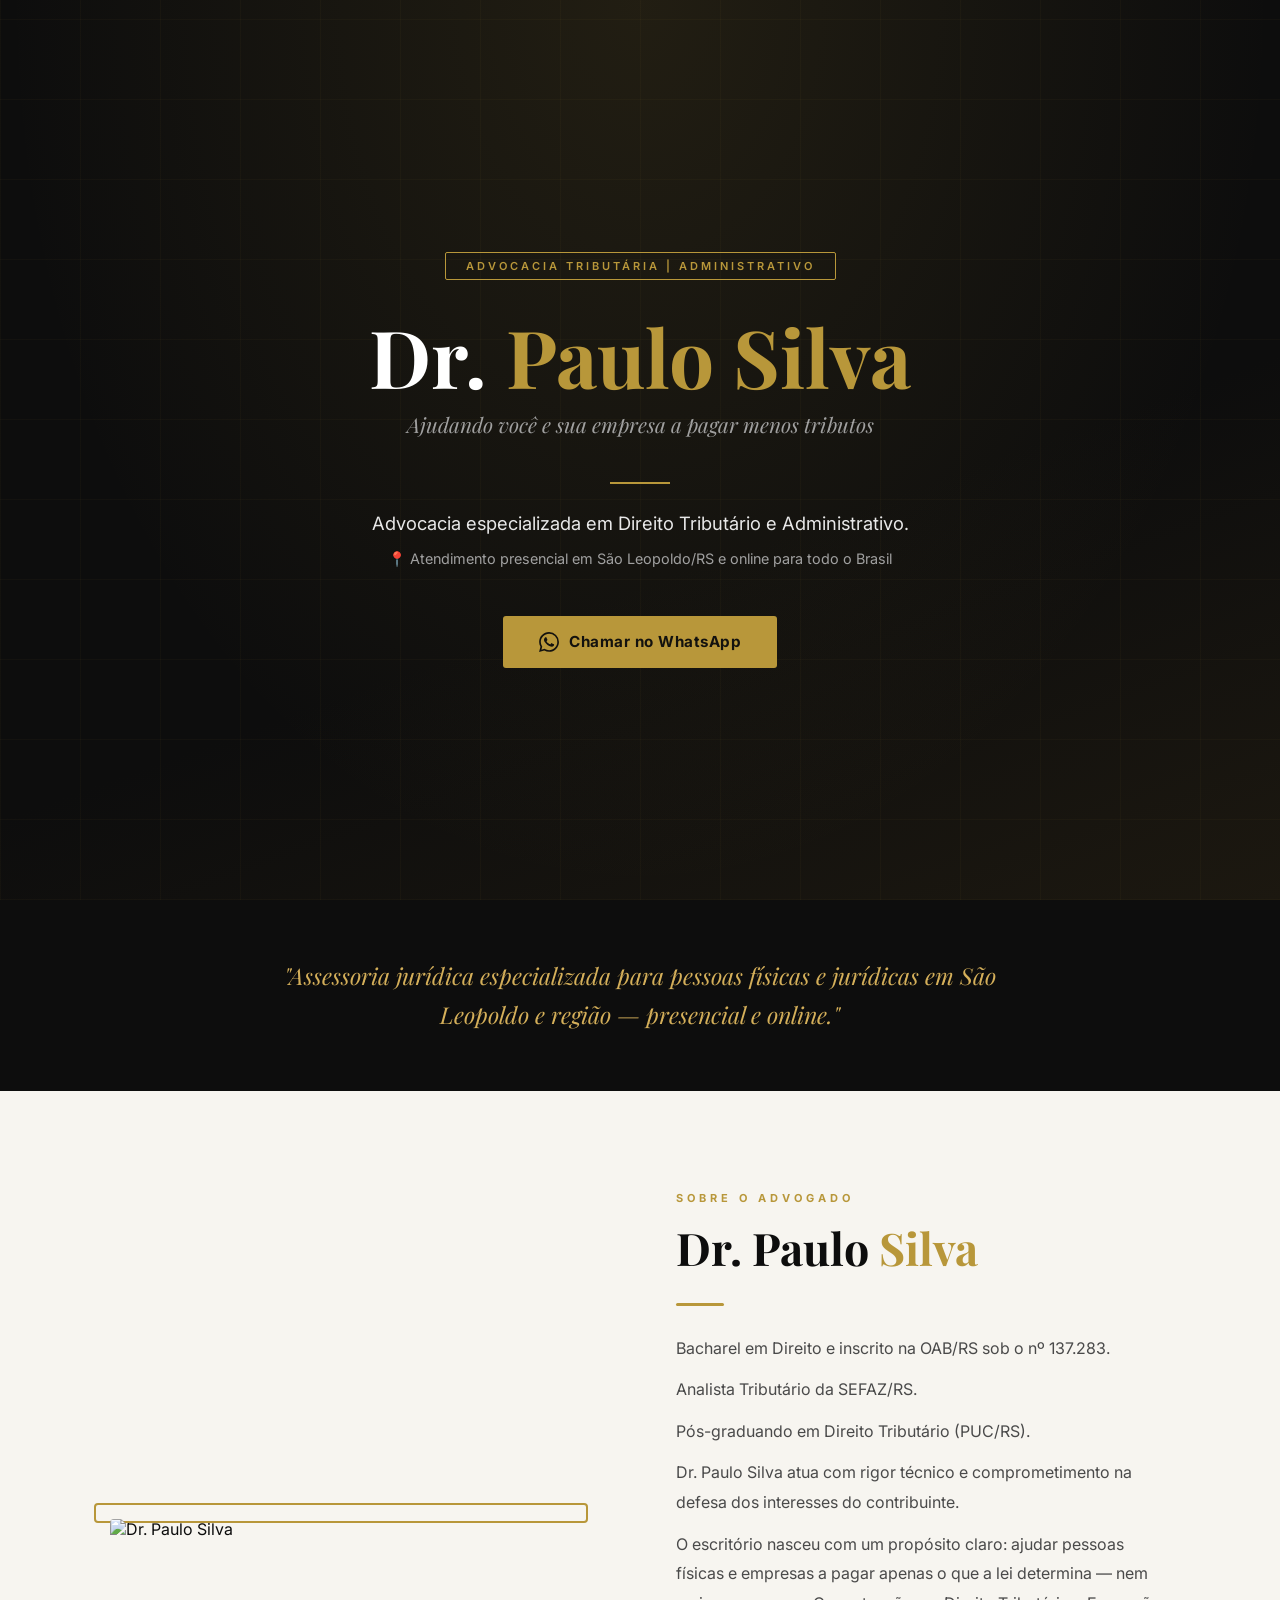
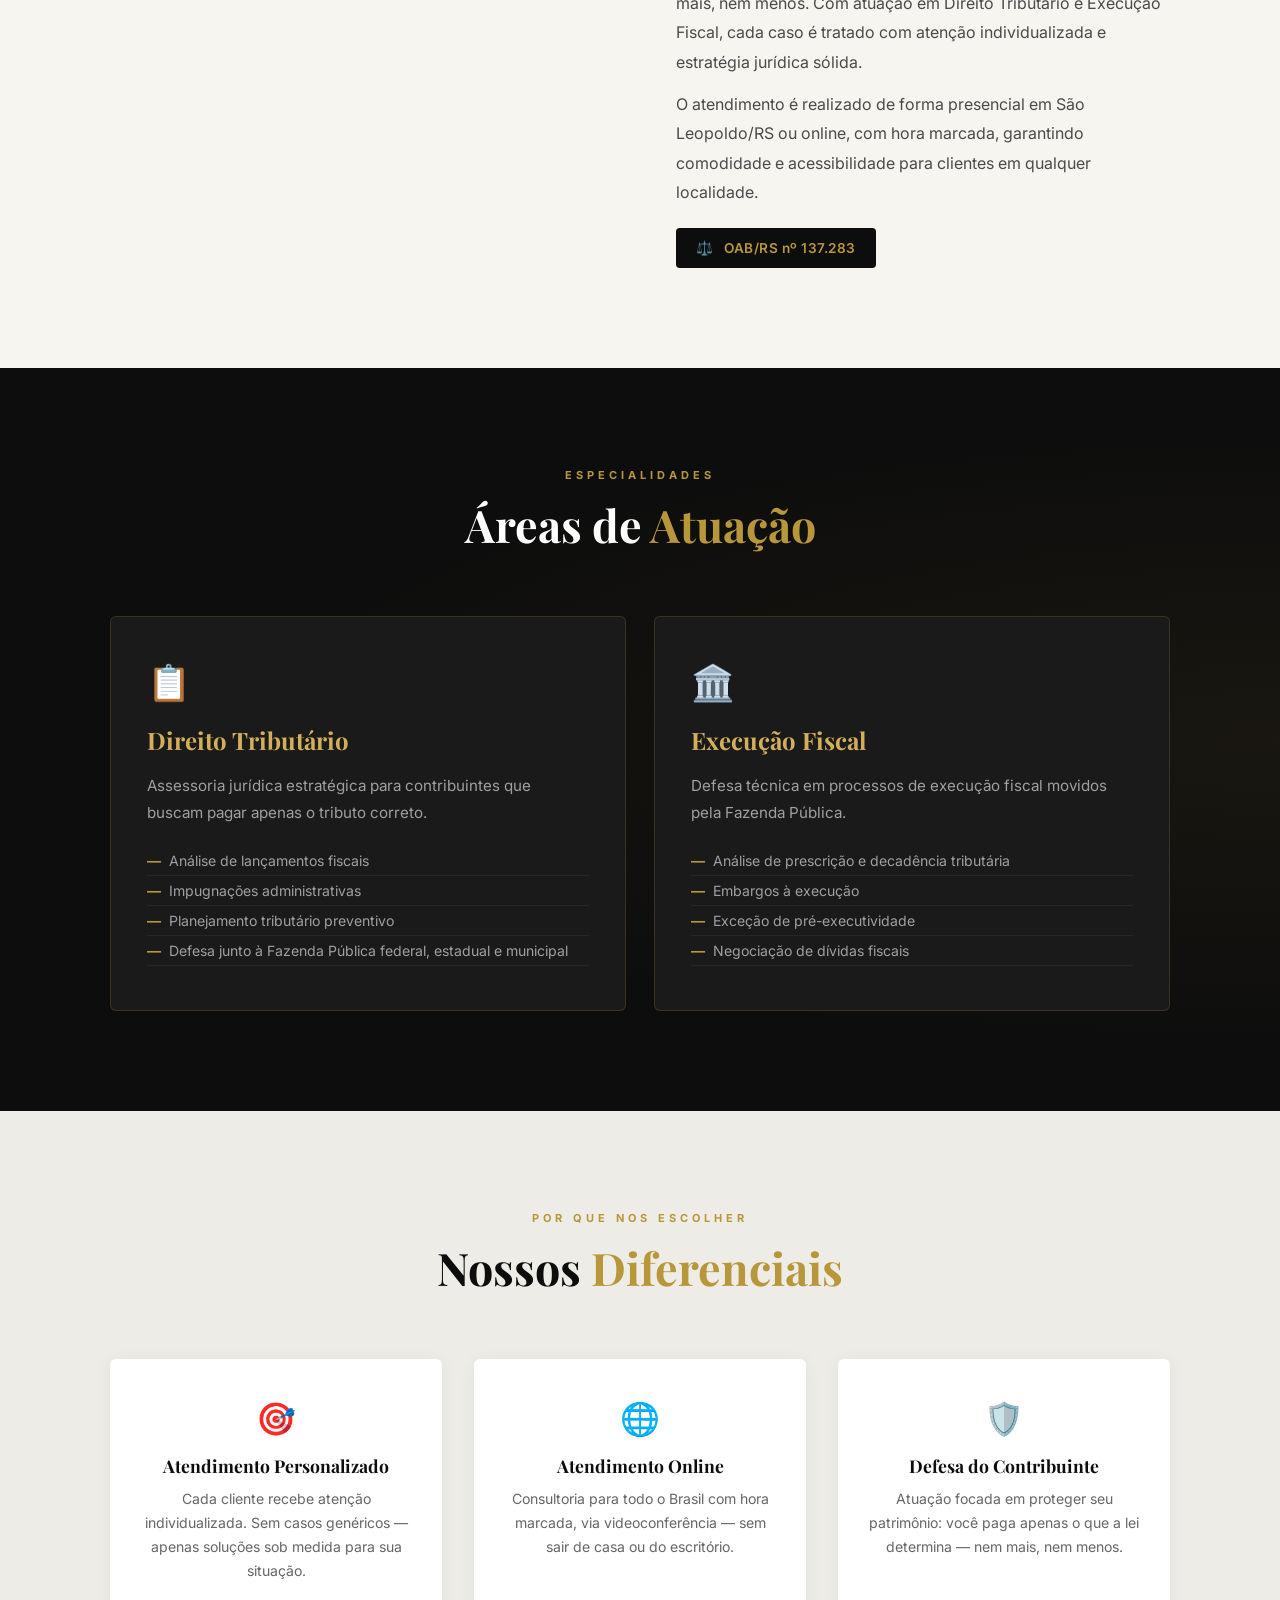
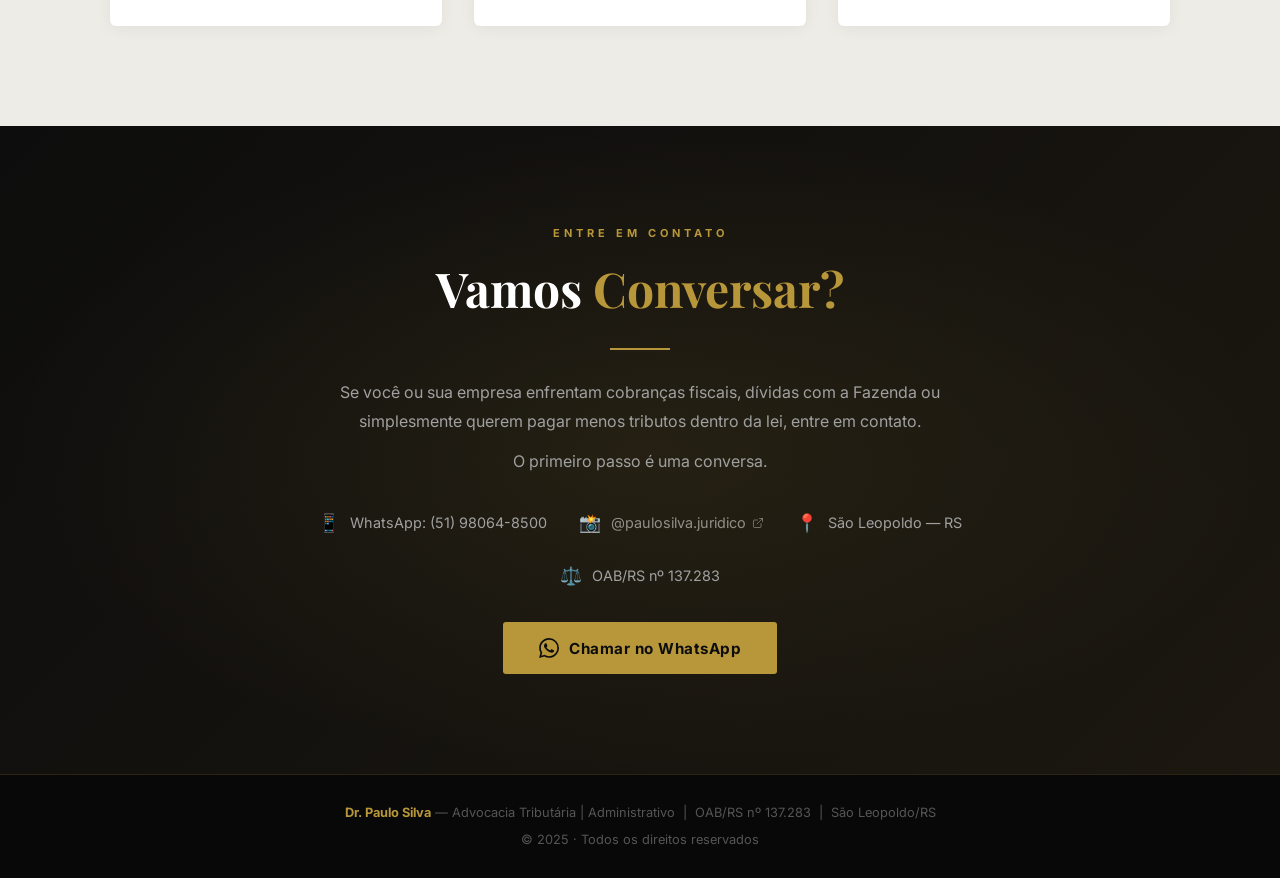
==== commit 2ef33ec8: "Update index.html correção do instagram" ====
--- a/index.html
+++ b/index.html
@@ -504,8 +504,8 @@
       <div class="contato-info-item"><span>📱</span><span>WhatsApp: (51) 98064-8500</span></div>
       <div class="contato-info-item">
         <span>📸</span>
-        <a href="https://instagram.com/dr.paulotributarista" target="_blank" rel="noopener noreferrer" style="color:rgba(250,248,245,0.52);text-decoration:none;display:flex;align-items:center;gap:6px;transition:color 0.2s;" onmouseover="this.style.color='#C9A84C'" onmouseout="this.style.color='rgba(250,248,245,0.52)'">
-          @dr.paulotributarista
+        <a href="https://www.instagram.com/paulosilva.juridico/" target="_blank" rel="noopener noreferrer" style="color:rgba(250,248,245,0.52);text-decoration:none;display:flex;align-items:center;gap:6px;transition:color 0.2s;" onmouseover="this.style.color='#C9A84C'" onmouseout="this.style.color='rgba(250,248,245,0.52)'">
+          @paulosilva.juridico
           <svg xmlns="http://www.w3.org/2000/svg" width="12" height="12" viewBox="0 0 24 24" fill="none" stroke="currentColor" stroke-width="2" stroke-linecap="round" stroke-linejoin="round" style="flex-shrink:0;opacity:0.7;"><path d="M18 13v6a2 2 0 0 1-2 2H5a2 2 0 0 1-2-2V8a2 2 0 0 1 2-2h6"/><polyline points="15 3 21 3 21 9"/><line x1="10" y1="14" x2="21" y2="3"/></svg>
         </a>
       </div>
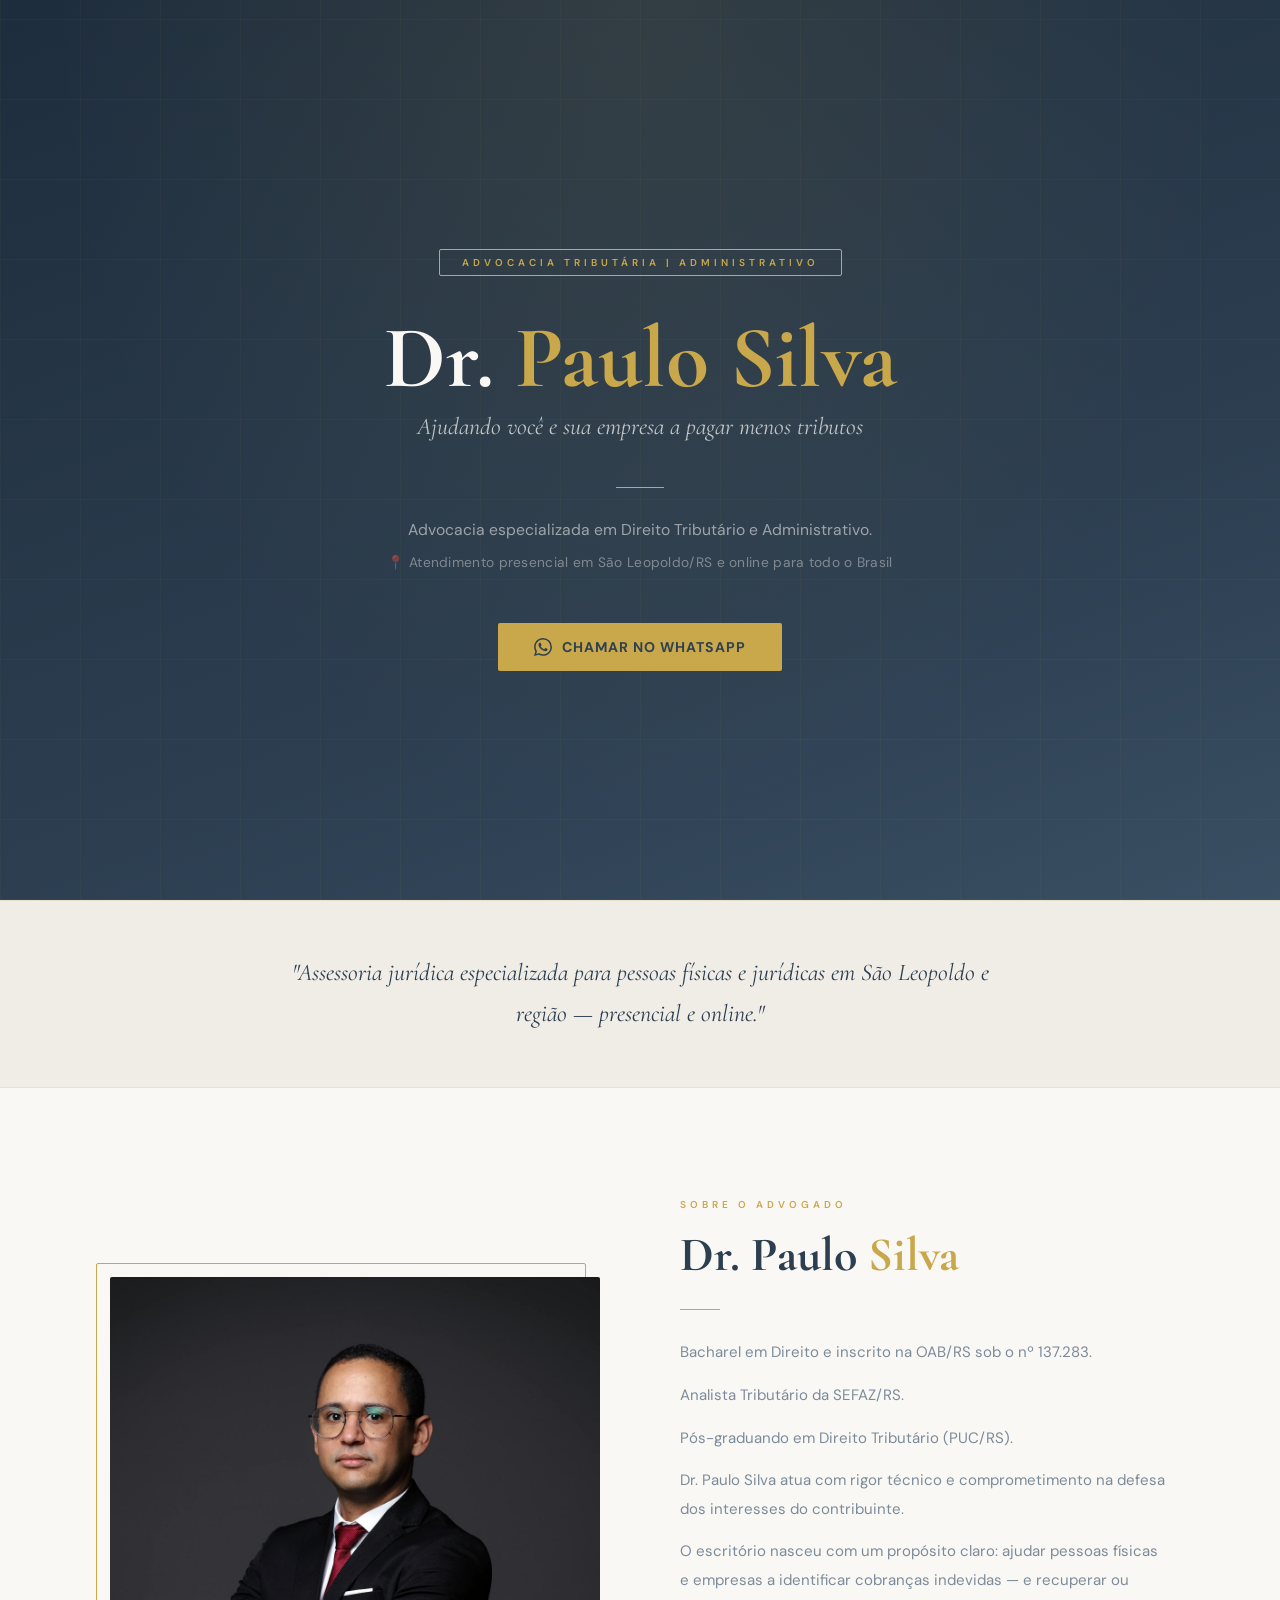
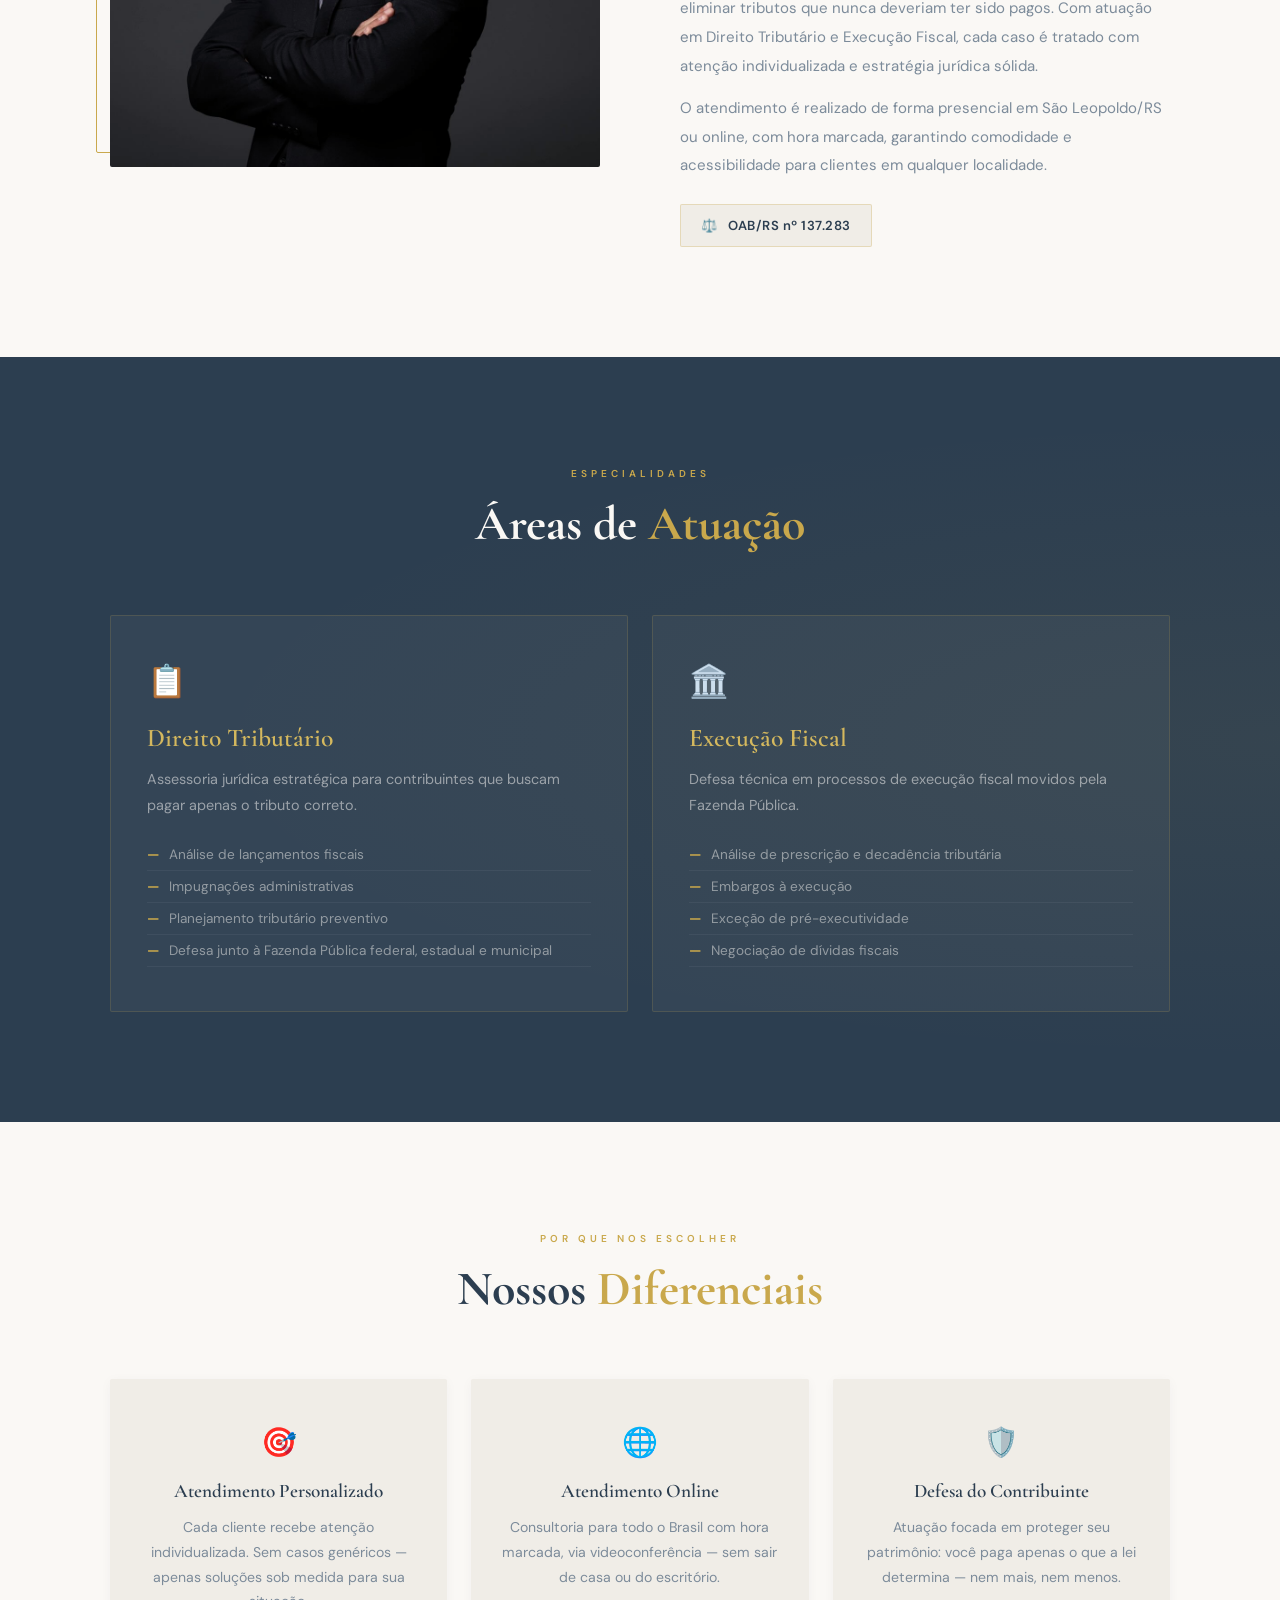
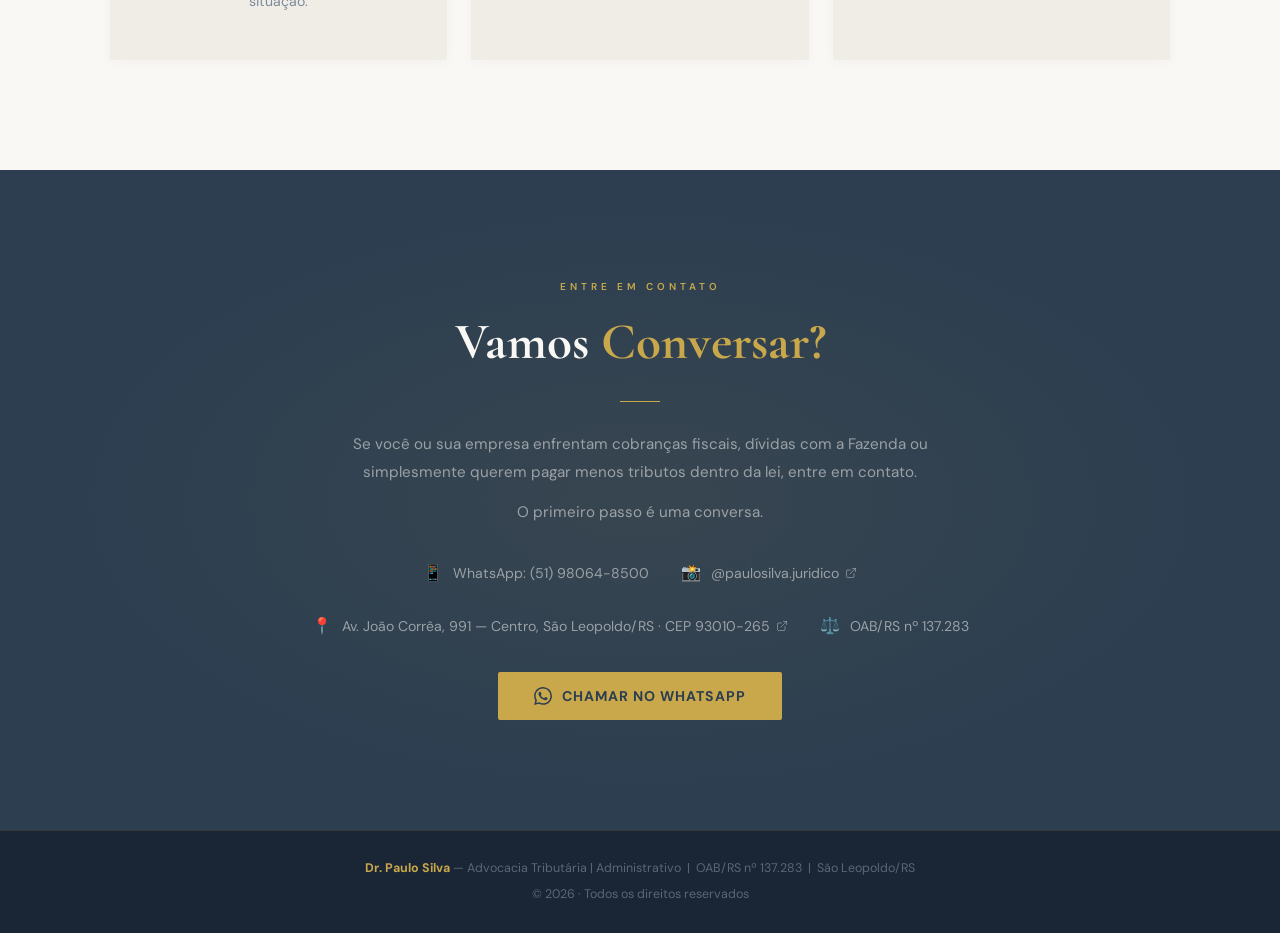
==== commit 817af55e: "Update index.html ajuste de cor de fundo" ====
--- a/index.html
+++ b/index.html
@@ -4,379 +4,205 @@
   <meta charset="UTF-8" />
   <meta name="viewport" content="width=device-width, initial-scale=1.0"/>
   <title>Dr. Paulo Silva — Advocacia Tributária | Administrativo</title>
-  <link href="https://fonts.googleapis.com/css2?family=Playfair+Display:wght@400;600;700&family=Inter:wght@300;400;500;600&display=swap" rel="stylesheet"/>
+  <link href="https://fonts.googleapis.com/css2?family=Cormorant+Garamond:ital,wght@0,400;0,600;0,700;1,400;1,600&family=DM+Sans:wght@300;400;500;600;700&display=swap" rel="stylesheet"/>
   <style>
     *, *::before, *::after { box-sizing: border-box; margin: 0; padding: 0; }
     :root {
-      --gold: #B8973A;
-      --gold-light: #D4AF5A;
-      --dark: #0D0D0D;
-      --dark2: #1A1A1A;
-      --text: #E8E8E8;
-      --text-muted: #A0A0A0;
-      --white: #FFFFFF;
-      --bg: #F7F5F0;
-      --bg2: #EEECE6;
-    }
-    body {
-      font-family: 'Inter', sans-serif;
-      color: var(--dark);
-      background: var(--bg);
-      overflow-x: hidden;
-    }
+      --marfim:     #FAF8F5;
+      --areia:      #F0EDE7;
+      --ouro:       #C9A84C;
+      --ouro-light: #D4B85E;
+      --ouro-dark:  #A88B3D;
+      --carvao:     #2C3E50;
+      --cinza:      #7C8B9A;
+    }
+    body { font-family: 'DM Sans', sans-serif; color: var(--carvao); background: var(--marfim); overflow-x: hidden; }
 
     /* ── HERO ── */
     .hero {
-      background: linear-gradient(160deg, #0D0D0D 60%, #1c1810 100%);
+      background: linear-gradient(160deg, #1e2d3d 0%, #2C3E50 65%, #3a4f63 100%);
       min-height: 100vh;
-      display: flex;
-      flex-direction: column;
-      align-items: center;
-      justify-content: center;
-      text-align: center;
-      padding: 80px 24px 60px;
-      position: relative;
-      overflow: hidden;
+      display: flex; flex-direction: column; align-items: center; justify-content: center;
+      text-align: center; padding: 80px 24px 60px; position: relative; overflow: hidden;
     }
     .hero::before {
-      content: '';
-      position: absolute;
-      inset: 0;
-      background: radial-gradient(ellipse at 50% 0%, rgba(184,151,58,0.12) 0%, transparent 70%);
+      content: ''; position: absolute; inset: 0;
+      background: radial-gradient(ellipse at 50% 0%, rgba(201,168,76,0.10) 0%, transparent 65%);
       pointer-events: none;
     }
     .hero-lines {
-      position: absolute;
-      inset: 0;
+      position: absolute; inset: 0;
       background-image:
-        repeating-linear-gradient(90deg, rgba(184,151,58,0.04) 0px, rgba(184,151,58,0.04) 1px, transparent 1px, transparent 80px),
-        repeating-linear-gradient(0deg, rgba(184,151,58,0.04) 0px, rgba(184,151,58,0.04) 1px, transparent 1px, transparent 80px);
+        repeating-linear-gradient(90deg, rgba(201,168,76,0.04) 0px, rgba(201,168,76,0.04) 1px, transparent 1px, transparent 80px),
+        repeating-linear-gradient(0deg,  rgba(201,168,76,0.04) 0px, rgba(201,168,76,0.04) 1px, transparent 1px, transparent 80px);
       pointer-events: none;
     }
     .hero-badge {
-      display: inline-block;
-      border: 1px solid var(--gold);
-      color: var(--gold);
-      font-size: 11px;
-      font-weight: 600;
-      letter-spacing: 3px;
-      text-transform: uppercase;
-      padding: 6px 20px;
-      border-radius: 2px;
-      margin-bottom: 32px;
-      position: relative;
+      display: inline-block; border: 1px solid var(--ouro); color: var(--ouro);
+      font-size: 10px; font-weight: 600; letter-spacing: 4px; text-transform: uppercase;
+      padding: 6px 22px; border-radius: 2px; margin-bottom: 36px; position: relative;
     }
     .hero h1 {
-      font-family: 'Playfair Display', serif;
-      font-size: clamp(2.2rem, 8vw, 5rem);
-      font-weight: 700;
-      color: var(--white);
-      line-height: 1.1;
-      margin-bottom: 10px;
-      position: relative;
-    }
-    .hero h1 span { color: var(--gold); }
-    .hero-divider {
-      width: 60px;
-      height: 2px;
-      background: var(--gold);
-      margin: 24px auto;
-    }
+      font-family: 'Cormorant Garamond', serif;
+      font-size: clamp(2.6rem, 8vw, 5.5rem); font-weight: 700;
+      color: var(--marfim); line-height: 1.05; margin-bottom: 8px; position: relative;
+    }
+    .hero h1 span { color: var(--ouro); }
+    .hero-divider { width: 48px; height: 1px; background: var(--ouro); margin: 28px auto; }
     .hero-subtitle {
-      font-family: 'Playfair Display', serif;
-      font-size: clamp(1rem, 3vw, 1.3rem);
-      color: var(--text-muted);
-      font-style: italic;
-      margin-bottom: 20px;
-      position: relative;
-      padding: 0 12px;
+      font-family: 'Cormorant Garamond', serif;
+      font-size: clamp(1.1rem, 3vw, 1.5rem); color: rgba(250,248,245,0.72);
+      font-style: italic; margin-bottom: 18px; position: relative; padding: 0 16px; font-weight: 400;
     }
     .hero-desc {
-      font-size: clamp(0.95rem, 2.5vw, 1.15rem);
-      color: var(--text);
-      max-width: 640px;
-      line-height: 1.7;
-      margin-bottom: 10px;
-      position: relative;
+      font-size: clamp(0.88rem, 2.5vw, 0.98rem); color: rgba(250,248,245,0.55);
+      max-width: 540px; line-height: 1.75; margin-bottom: 10px; position: relative;
     }
     .hero-location {
-      font-size: clamp(0.8rem, 2.5vw, 0.9rem);
-      color: var(--text-muted);
-      margin-bottom: 48px;
-      position: relative;
-      padding: 0 12px;
+      font-size: clamp(0.78rem, 2.5vw, 0.86rem); color: rgba(250,248,245,0.4);
+      margin-bottom: 52px; position: relative; letter-spacing: 0.3px;
     }
     .btn-primary {
-      display: inline-flex;
-      align-items: center;
-      gap: 10px;
-      background: var(--gold);
-      color: var(--dark);
-      font-weight: 700;
-      font-size: clamp(0.85rem, 3vw, 0.95rem);
-      letter-spacing: 0.5px;
-      padding: 16px 36px;
-      border-radius: 3px;
-      text-decoration: none;
+      display: inline-flex; align-items: center; gap: 10px;
+      background: var(--ouro); color: var(--carvao);
+      font-family: 'DM Sans', sans-serif; font-weight: 700;
+      font-size: clamp(0.8rem, 3vw, 0.88rem); letter-spacing: 1px; text-transform: uppercase;
+      padding: 15px 36px; border-radius: 2px; text-decoration: none;
       transition: background 0.3s, transform 0.2s, box-shadow 0.3s;
-      border: none;
-      cursor: pointer;
-      justify-content: center;
-    }
-    .btn-primary:hover {
-      background: var(--gold-light);
-      transform: translateY(-2px);
-      box-shadow: 0 8px 30px rgba(184,151,58,0.35);
-    }
+      border: none; cursor: pointer; justify-content: center;
+    }
+    .btn-primary:hover { background: var(--ouro-light); transform: translateY(-2px); box-shadow: 0 8px 28px rgba(201,168,76,0.28); }
     .btn-primary svg { flex-shrink: 0; }
 
     /* ── INTRO ── */
     .intro {
-      background: var(--dark);
-      padding: 56px 24px;
-      text-align: center;
+      background: var(--areia); padding: 52px 24px; text-align: center;
+      border-top: 1px solid rgba(201,168,76,0.2); border-bottom: 1px solid rgba(201,168,76,0.2);
     }
     .intro p {
-      font-family: 'Playfair Display', serif;
-      font-size: clamp(1rem, 3vw, 1.45rem);
-      color: var(--gold-light);
-      font-style: italic;
-      max-width: 760px;
-      margin: 0 auto;
-      line-height: 1.7;
+      font-family: 'Cormorant Garamond', serif;
+      font-size: clamp(1.1rem, 3vw, 1.5rem); color: var(--carvao);
+      font-style: italic; max-width: 740px; margin: 0 auto; line-height: 1.7; font-weight: 400;
     }
 
     /* ── SOBRE ── */
-    .sobre {
-      background: var(--bg);
-      padding: 100px 24px;
-    }
+    .sobre { background: var(--marfim); padding: 110px 24px; }
     .container { max-width: 1060px; margin: 0 auto; }
-    .sobre-inner {
-      display: grid;
-      grid-template-columns: 1fr 1fr;
-      gap: 72px;
-      align-items: center;
-    }
+    .sobre-inner { display: grid; grid-template-columns: 1fr 1fr; gap: 80px; align-items: center; }
     .sobre-img-wrap { position: relative; }
     .sobre-img-wrap::before {
-      content: '';
-      position: absolute;
-      top: -16px; left: -16px; right: 16px; bottom: 16px;
-      border: 2px solid var(--gold);
-      border-radius: 4px;
-      z-index: 0;
-    }
-    .sobre-img-wrap img {
-      width: 100%;
-      border-radius: 4px;
-      display: block;
-      position: relative;
-      z-index: 1;
-      filter: grayscale(15%);
-    }
+      content: ''; position: absolute; top: -14px; left: -14px; right: 14px; bottom: 14px;
+      border: 1px solid var(--ouro); border-radius: 2px; z-index: 0;
+    }
+    .sobre-img-wrap img { width: 100%; border-radius: 2px; display: block; position: relative; z-index: 1; filter: sepia(8%) contrast(1.02); }
     .section-label {
-      font-size: 11px;
-      font-weight: 700;
-      letter-spacing: 4px;
-      text-transform: uppercase;
-      color: var(--gold);
-      margin-bottom: 16px;
-      display: block;
+      font-size: 10px; font-weight: 600; letter-spacing: 4px; text-transform: uppercase;
+      color: var(--ouro); margin-bottom: 18px; display: block;
     }
     .section-title {
-      font-family: 'Playfair Display', serif;
-      font-size: clamp(1.6rem, 4vw, 2.8rem);
-      font-weight: 700;
-      color: var(--dark);
-      line-height: 1.2;
-      margin-bottom: 28px;
-    }
-    .section-title .accent { color: var(--gold); }
-    .sobre-divider {
-      width: 48px;
-      height: 3px;
-      background: var(--gold);
-      margin-bottom: 28px;
-      border-radius: 2px;
-    }
-    .sobre-text p {
-      color: #4a4a4a;
-      line-height: 1.85;
-      font-size: clamp(0.9rem, 2.5vw, 1rem);
-      margin-bottom: 12px;
-    }
+      font-family: 'Cormorant Garamond', serif;
+      font-size: clamp(2rem, 4vw, 3rem); font-weight: 700;
+      color: var(--carvao); line-height: 1.1; margin-bottom: 28px;
+    }
+    .section-title .accent { color: var(--ouro); }
+    .sobre-divider { width: 40px; height: 1px; background: var(--ouro); margin-bottom: 28px; }
+    .sobre-text p { color: var(--cinza); line-height: 1.9; font-size: clamp(0.87rem, 2.5vw, 0.94rem); margin-bottom: 14px; }
     .oab-badge {
-      display: inline-flex;
-      align-items: center;
-      gap: 10px;
-      background: var(--dark);
-      color: var(--gold);
-      padding: 12px 20px;
-      border-radius: 4px;
-      font-size: 0.85rem;
-      font-weight: 600;
-      letter-spacing: 0.5px;
-      margin-top: 8px;
+      display: inline-flex; align-items: center; gap: 10px;
+      background: var(--areia); border: 1px solid rgba(201,168,76,0.3);
+      color: var(--carvao); padding: 12px 20px; border-radius: 2px;
+      font-size: 0.82rem; font-weight: 600; letter-spacing: 0.5px; margin-top: 10px;
     }
 
     /* ── ÁREAS ── */
-    .areas {
-      background: var(--dark);
-      padding: 100px 24px;
-      position: relative;
-      overflow: hidden;
-    }
+    .areas { background: var(--carvao); padding: 110px 24px; position: relative; overflow: hidden; }
     .areas::before {
-      content: '';
-      position: absolute;
-      inset: 0;
-      background: radial-gradient(ellipse at 100% 50%, rgba(184,151,58,0.07) 0%, transparent 60%);
+      content: ''; position: absolute; inset: 0;
+      background: radial-gradient(ellipse at 100% 50%, rgba(201,168,76,0.06) 0%, transparent 60%);
       pointer-events: none;
     }
     .areas-header { text-align: center; margin-bottom: 64px; }
-    .areas-header .section-title { color: var(--white); }
-    .areas-grid {
-      display: grid;
-      grid-template-columns: 1fr 1fr;
-      gap: 28px;
-    }
+    .areas-header .section-title { color: var(--marfim); }
+    .areas-grid { display: grid; grid-template-columns: 1fr 1fr; gap: 24px; }
     .area-card {
-      background: var(--dark2);
-      border: 1px solid rgba(184,151,58,0.2);
-      border-radius: 6px;
-      padding: 44px 36px;
+      background: rgba(255,255,255,0.04); border: 1px solid rgba(201,168,76,0.18);
+      border-radius: 2px; padding: 44px 36px;
       transition: border-color 0.3s, transform 0.3s, box-shadow 0.3s;
-      position: relative;
-      overflow: hidden;
+      position: relative; overflow: hidden;
     }
     .area-card::before {
-      content: '';
-      position: absolute;
-      top: 0; left: 0;
-      width: 3px; height: 0;
-      background: var(--gold);
-      transition: height 0.4s ease;
-    }
-    .area-card:hover {
-      border-color: rgba(184,151,58,0.5);
-      transform: translateY(-4px);
-      box-shadow: 0 16px 48px rgba(0,0,0,0.4);
-    }
+      content: ''; position: absolute; top: 0; left: 0;
+      width: 2px; height: 0; background: var(--ouro); transition: height 0.4s ease;
+    }
+    .area-card:hover { border-color: rgba(201,168,76,0.4); transform: translateY(-4px); box-shadow: 0 16px 48px rgba(0,0,0,0.25); }
     .area-card:hover::before { height: 100%; }
-    .area-icon { font-size: 2.2rem; margin-bottom: 20px; display: block; }
-    .area-card h3 {
-      font-family: 'Playfair Display', serif;
-      font-size: clamp(1.2rem, 3vw, 1.5rem);
-      color: var(--gold-light);
-      margin-bottom: 16px;
-    }
-    .area-card p { color: var(--text-muted); line-height: 1.8; font-size: 0.95rem; }
+    .area-icon { font-size: 2rem; margin-bottom: 20px; display: block; }
+    .area-card h3 { font-family: 'Cormorant Garamond', serif; font-size: clamp(1.3rem, 3vw, 1.6rem); color: var(--ouro-light); margin-bottom: 14px; font-weight: 600; }
+    .area-card p { color: rgba(250,248,245,0.52); line-height: 1.8; font-size: 0.9rem; }
     .area-list { list-style: none; margin-top: 20px; }
-    .area-list li {
-      color: var(--text-muted);
-      font-size: 0.88rem;
-      padding: 6px 0;
-      border-bottom: 1px solid rgba(255,255,255,0.05);
-      display: flex;
-      align-items: flex-start;
-      gap: 8px;
-    }
-    .area-list li::before { content: '—'; color: var(--gold); font-weight: 700; flex-shrink: 0; }
+    .area-list li { color: rgba(250,248,245,0.48); font-size: 0.85rem; padding: 7px 0; border-bottom: 1px solid rgba(255,255,255,0.05); display: flex; align-items: flex-start; gap: 10px; }
+    .area-list li::before { content: '—'; color: var(--ouro); font-weight: 700; flex-shrink: 0; }
+
+    /* ── TESES ── */
+    .teses { background: var(--areia); padding: 110px 24px; }
+    .teses-header { text-align: center; margin-bottom: 56px; }
+    .teses-header p { margin-top: 16px; color: var(--cinza); font-size: 0.93rem; max-width: 560px; margin-left: auto; margin-right: auto; line-height: 1.8; }
+    .teses-grid { display: grid; grid-template-columns: repeat(2, 1fr); gap: 20px; }
+    .tese-card { background: var(--marfim); border: 1px solid rgba(201,168,76,0.2); border-radius: 2px; overflow: hidden; box-shadow: 0 2px 12px rgba(44,62,80,0.05); transition: box-shadow 0.3s, transform 0.3s; cursor: pointer; }
+    .tese-card:hover { box-shadow: 0 8px 28px rgba(44,62,80,0.1); transform: translateY(-3px); }
+    .tese-toggle { width: 100%; background: none; border: none; padding: 28px 32px; display: flex; align-items: center; gap: 18px; cursor: pointer; text-align: left; }
+    .tese-icon { font-size: 1.6rem; flex-shrink: 0; }
+    .tese-titulo { font-family: 'Cormorant Garamond', serif; font-size: clamp(1rem, 2.5vw, 1.2rem); color: var(--carvao); font-weight: 600; flex: 1; line-height: 1.3; }
+    .tese-seta { color: var(--ouro); font-size: 1rem; transition: transform 0.3s ease; flex-shrink: 0; }
+    .tese-card.aberto .tese-seta { transform: rotate(180deg); }
+    .tese-descricao { max-height: 0; overflow: hidden; transition: max-height 0.4s ease, padding 0.3s ease; padding: 0 32px; color: var(--cinza); font-size: 0.9rem; line-height: 1.85; }
+    .tese-card.aberto .tese-descricao { max-height: 320px; padding: 20px 32px 28px; border-top: 1px solid rgba(201,168,76,0.15); }
+    .tese-cta { display: inline-flex; align-items: center; gap: 6px; margin-top: 14px; color: var(--ouro-dark); font-weight: 600; font-size: 0.82rem; text-decoration: none; }
+    .tese-cta:hover { text-decoration: underline; }
 
     /* ── DIFERENCIAIS ── */
-    .diferenciais { background: var(--bg2); padding: 100px 24px; }
+    .diferenciais { background: var(--marfim); padding: 110px 24px; }
     .diferenciais-header { text-align: center; margin-bottom: 64px; }
-    .diferenciais-grid {
-      display: grid;
-      grid-template-columns: repeat(3, 1fr);
-      gap: 32px;
-    }
+    .diferenciais-grid { display: grid; grid-template-columns: repeat(3, 1fr); gap: 24px; }
     .diferencial-card {
-      background: var(--white);
-      border-radius: 6px;
-      padding: 40px 28px;
-      text-align: center;
-      border-bottom: 3px solid transparent;
-      transition: border-color 0.3s, box-shadow 0.3s, transform 0.3s;
-      box-shadow: 0 2px 16px rgba(0,0,0,0.06);
-    }
-    .diferencial-card:hover {
-      border-bottom-color: var(--gold);
-      box-shadow: 0 8px 32px rgba(0,0,0,0.1);
-      transform: translateY(-4px);
-    }
-    .diferencial-icon { font-size: 2rem; margin-bottom: 16px; display: block; }
-    .diferencial-card h4 {
-      font-family: 'Playfair Display', serif;
-      font-size: 1.1rem;
-      color: var(--dark);
-      margin-bottom: 10px;
-    }
-    .diferencial-card p { font-size: 0.88rem; color: #666; line-height: 1.7; }
+      background: var(--areia); border-radius: 2px; padding: 44px 28px; text-align: center;
+      border-bottom: 2px solid transparent; transition: border-color 0.3s, box-shadow 0.3s, transform 0.3s;
+      box-shadow: 0 2px 12px rgba(44,62,80,0.04);
+    }
+    .diferencial-card:hover { border-bottom-color: var(--ouro); box-shadow: 0 8px 28px rgba(44,62,80,0.08); transform: translateY(-4px); }
+    .diferencial-icon { font-size: 1.8rem; margin-bottom: 18px; display: block; }
+    .diferencial-card h4 { font-family: 'Cormorant Garamond', serif; font-size: 1.2rem; color: var(--carvao); margin-bottom: 12px; font-weight: 600; }
+    .diferencial-card p { font-size: 0.88rem; color: var(--cinza); line-height: 1.75; }
 
     /* ── CONTATO ── */
-    .contato {
-      background: linear-gradient(135deg, #0D0D0D 0%, #1c1810 100%);
-      padding: 100px 24px;
-      text-align: center;
-      position: relative;
-      overflow: hidden;
-    }
-    .contato::before {
-      content: '';
-      position: absolute;
-      inset: 0;
-      background: radial-gradient(ellipse at 50% 50%, rgba(184,151,58,0.1) 0%, transparent 70%);
-      pointer-events: none;
-    }
-    .contato-inner { position: relative; max-width: 680px; margin: 0 auto; }
-    .contato h2 {
-      font-family: 'Playfair Display', serif;
-      font-size: clamp(1.8rem, 5vw, 3rem);
-      color: var(--white);
-      margin-bottom: 20px;
-    }
-    .contato h2 span { color: var(--gold); }
-    .contato p { color: var(--text-muted); font-size: clamp(0.9rem, 2.5vw, 1rem); line-height: 1.8; margin-bottom: 12px; }
-    .contato-divider { width: 60px; height: 2px; background: var(--gold); margin: 28px auto; }
-    .contato-info {
-      display: flex;
-      justify-content: center;
-      gap: 32px;
-      flex-wrap: wrap;
-      margin: 36px 0;
-    }
-    .contato-info-item {
-      display: flex;
-      align-items: center;
-      gap: 10px;
-      color: var(--text-muted);
-      font-size: clamp(0.82rem, 2.5vw, 0.9rem);
-    }
-    .contato-info-item span:first-child { color: var(--gold); font-size: 1.1rem; }
+    .contato { background: var(--carvao); padding: 110px 24px; text-align: center; position: relative; overflow: hidden; }
+    .contato::before { content: ''; position: absolute; inset: 0; background: radial-gradient(ellipse at 50% 50%, rgba(201,168,76,0.07) 0%, transparent 65%); pointer-events: none; }
+    .contato-inner { position: relative; max-width: 660px; margin: 0 auto; }
+    .contato h2 { font-family: 'Cormorant Garamond', serif; font-size: clamp(2rem, 5vw, 3.2rem); color: var(--marfim); margin-bottom: 20px; font-weight: 700; }
+    .contato h2 span { color: var(--ouro); }
+    .contato p { color: rgba(250,248,245,0.52); font-size: clamp(0.88rem, 2.5vw, 0.95rem); line-height: 1.85; margin-bottom: 12px; }
+    .contato-divider { width: 40px; height: 1px; background: var(--ouro); margin: 28px auto; }
+    .contato-info { display: flex; justify-content: center; gap: 32px; flex-wrap: wrap; margin: 36px 0; }
+    .contato-info-item { display: flex; align-items: center; gap: 10px; color: rgba(250,248,245,0.52); font-size: clamp(0.8rem, 2.5vw, 0.88rem); }
+    .contato-info-item span:first-child { color: var(--ouro); font-size: 1rem; }
 
     /* ── RODAPÉ ── */
-    .footer {
-      background: #080808;
-      padding: 28px 24px;
-      text-align: center;
-      border-top: 1px solid rgba(184,151,58,0.2);
-    }
-    .footer p { color: #555; font-size: clamp(0.72rem, 2vw, 0.8rem); line-height: 1.6; }
-    .footer strong { color: var(--gold); }
+    .footer { background: #1a2535; padding: 28px 24px; text-align: center; border-top: 1px solid rgba(201,168,76,0.15); }
+    .footer p { color: rgba(124,139,154,0.65); font-size: clamp(0.72rem, 2vw, 0.78rem); line-height: 1.6; }
+    .footer strong { color: var(--ouro); }
 
     /* ── RESPONSIVO ── */
     @media (max-width: 768px) {
       .sobre-inner { grid-template-columns: 1fr; gap: 48px; }
       .sobre-img-wrap { max-width: 300px; margin: 0 auto; }
       .areas-grid { grid-template-columns: 1fr; }
-      .diferenciais-grid { grid-template-columns: 1fr; max-width: 420px; margin: 0 auto; }
+      .teses-grid { grid-template-columns: 1fr; }
+      .diferenciais-grid { grid-template-columns: 1fr; max-width: 400px; margin: 0 auto; }
       .contato-info { flex-direction: column; align-items: center; gap: 16px; }
-      .sobre { padding: 60px 20px; }
-      .areas { padding: 60px 20px; }
-      .diferenciais { padding: 60px 20px; }
-      .contato { padding: 60px 20px; }
+      .sobre, .areas, .teses, .diferenciais, .contato { padding: 72px 20px; }
+      .tese-toggle { padding: 22px 20px; }
+      .tese-descricao { padding: 0 20px; }
+      .tese-card.aberto .tese-descricao { padding: 16px 20px 24px; }
     }
     @media (max-width: 480px) {
       .hero { padding: 60px 16px 40px; min-height: 100svh; }
@@ -396,9 +222,7 @@
   <p class="hero-desc">Advocacia especializada em Direito Tributário e Administrativo.</p>
   <p class="hero-location">📍 Atendimento presencial em São Leopoldo/RS e online para todo o Brasil</p>
   <a href="https://wa.me/5551980648500" class="btn-primary">
-    <svg xmlns="http://www.w3.org/2000/svg" width="20" height="20" viewBox="0 0 24 24" fill="currentColor">
-      <path d="M17.472 14.382c-.297-.149-1.758-.867-2.03-.967-.273-.099-.471-.148-.67.15-.197.297-.767.966-.94 1.164-.173.199-.347.223-.644.075-.297-.15-1.255-.463-2.39-1.475-.883-.788-1.48-1.761-1.653-2.059-.173-.297-.018-.458.13-.606.134-.133.298-.347.446-.52.149-.174.198-.298.298-.497.099-.198.05-.371-.025-.52-.075-.149-.669-1.612-.916-2.207-.242-.579-.487-.5-.669-.51-.173-.008-.371-.01-.57-.01-.198 0-.52.074-.792.372-.272.297-1.04 1.016-1.04 2.479 0 1.462 1.065 2.875 1.213 3.074.149.198 2.096 3.2 5.077 4.487.709.306 1.262.489 1.694.625.712.227 1.36.195 1.871.118.571-.085 1.758-.719 2.006-1.413.248-.694.248-1.289.173-1.413-.074-.124-.272-.198-.57-.347m-5.421 7.403h-.004a9.87 9.87 0 01-5.031-1.378l-.361-.214-3.741.982.998-3.648-.235-.374a9.86 9.86 0 01-1.51-5.26c.001-5.45 4.436-9.884 9.888-9.884 2.64 0 5.122 1.03 6.988 2.898a9.825 9.825 0 012.893 6.994c-.003 5.45-4.437 9.884-9.885 9.884m8.413-18.297A11.815 11.815 0 0012.05 0C5.495 0 .16 5.335.157 11.892c0 2.096.547 4.142 1.588 5.945L.057 24l6.305-1.654a11.882 11.882 0 005.683 1.448h.005c6.554 0 11.89-5.335 11.893-11.893a11.821 11.821 0 00-3.48-8.413z"/>
-    </svg>
+    <svg xmlns="http://www.w3.org/2000/svg" width="18" height="18" viewBox="0 0 24 24" fill="currentColor"><path d="M17.472 14.382c-.297-.149-1.758-.867-2.03-.967-.273-.099-.471-.148-.67.15-.197.297-.767.966-.94 1.164-.173.199-.347.223-.644.075-.297-.15-1.255-.463-2.39-1.475-.883-.788-1.48-1.761-1.653-2.059-.173-.297-.018-.458.13-.606.134-.133.298-.347.446-.52.149-.174.198-.298.298-.497.099-.198.05-.371-.025-.52-.075-.149-.669-1.612-.916-2.207-.242-.579-.487-.5-.669-.51-.173-.008-.371-.01-.57-.01-.198 0-.52.074-.792.372-.272.297-1.04 1.016-1.04 2.479 0 1.462 1.065 2.875 1.213 3.074.149.198 2.096 3.2 5.077 4.487.709.306 1.262.489 1.694.625.712.227 1.36.195 1.871.118.571-.085 1.758-.719 2.006-1.413.248-.694.248-1.289.173-1.413-.074-.124-.272-.198-.57-.347m-5.421 7.403h-.004a9.87 9.87 0 01-5.031-1.378l-.361-.214-3.741.982.998-3.648-.235-.374a9.86 9.86 0 01-1.51-5.26c.001-5.45 4.436-9.884 9.888-9.884 2.64 0 5.122 1.03 6.988 2.898a9.825 9.825 0 012.893 6.994c-.003 5.45-4.437 9.884-9.885 9.884m8.413-18.297A11.815 11.815 0 0012.05 0C5.495 0 .16 5.335.157 11.892c0 2.096.547 4.142 1.588 5.945L.057 24l6.305-1.654a11.882 11.882 0 005.683 1.448h.005c6.554 0 11.89-5.335 11.893-11.893a11.821 11.821 0 00-3.48-8.413z"/></svg>
     Chamar no WhatsApp
   </a>
 </section>
@@ -413,7 +237,7 @@
   <div class="container">
     <div class="sobre-inner">
       <div class="sobre-img-wrap">
-        <img src="https://i.imgur.com/GuwtvBB.jpeg" alt="Dr. Paulo Silva">
+        <img src="foto%20perfil.jpg" alt="Dr. Paulo Silva">
       </div>
       <div class="sobre-text">
         <span class="section-label">Sobre o Advogado</span>
@@ -423,7 +247,7 @@
         <p>Analista Tributário da SEFAZ/RS.</p>
         <p>Pós-graduando em Direito Tributário (PUC/RS).</p>
         <p>Dr. Paulo Silva atua com rigor técnico e comprometimento na defesa dos interesses do contribuinte.</p>
-        <p>O escritório nasceu com um propósito claro: ajudar pessoas físicas e empresas a pagar apenas o que a lei determina — nem mais, nem menos. Com atuação em Direito Tributário e Execução Fiscal, cada caso é tratado com atenção individualizada e estratégia jurídica sólida.</p>
+        <p>O escritório nasceu com um propósito claro: ajudar pessoas físicas e empresas a identificar cobranças indevidas — e recuperar ou eliminar tributos que nunca deveriam ter sido pagos. Com atuação em Direito Tributário e Execução Fiscal, cada caso é tratado com atenção individualizada e estratégia jurídica sólida.</p>
         <p>O atendimento é realizado de forma presencial em São Leopoldo/RS ou online, com hora marcada, garantindo comodidade e acessibilidade para clientes em qualquer localidade.</p>
         <div class="oab-badge">⚖️ &nbsp; OAB/RS nº 137.283</div>
       </div>
@@ -435,7 +259,7 @@
 <section class="areas">
   <div class="container">
     <div class="areas-header">
-      <span class="section-label">Especialidades</span>
+      <span class="section-label" style="color:var(--ouro);">Especialidades</span>
       <h2 class="section-title">Áreas de <span class="accent">Atuação</span></h2>
     </div>
     <div class="areas-grid">
@@ -495,7 +319,7 @@
 <!-- CONTATO -->
 <section class="contato">
   <div class="contato-inner">
-    <span class="section-label" style="color:var(--gold);">Entre em Contato</span>
+    <span class="section-label" style="color:var(--ouro);">Entre em Contato</span>
     <h2>Vamos <span>Conversar?</span></h2>
     <div class="contato-divider"></div>
     <p>Se você ou sua empresa enfrentam cobranças fiscais, dívidas com a Fazenda ou simplesmente querem pagar menos tributos dentro da lei, entre em contato.</p>
@@ -509,13 +333,17 @@
           <svg xmlns="http://www.w3.org/2000/svg" width="12" height="12" viewBox="0 0 24 24" fill="none" stroke="currentColor" stroke-width="2" stroke-linecap="round" stroke-linejoin="round" style="flex-shrink:0;opacity:0.7;"><path d="M18 13v6a2 2 0 0 1-2 2H5a2 2 0 0 1-2-2V8a2 2 0 0 1 2-2h6"/><polyline points="15 3 21 3 21 9"/><line x1="10" y1="14" x2="21" y2="3"/></svg>
         </a>
       </div>
-      <div class="contato-info-item"><span>📍</span><span>São Leopoldo — RS</span></div>
+      <div class="contato-info-item">
+        <span>📍</span>
+        <a href="https://www.google.com/maps/search/?api=1&query=Av.+Jo%C3%A3o+Corr%C3%AAa,+991,+Centro,+S%C3%A3o+Leopoldo,+RS,+93010-265" target="_blank" rel="noopener noreferrer" style="color:rgba(250,248,245,0.52);text-decoration:none;display:flex;align-items:center;gap:6px;transition:color 0.2s;" onmouseover="this.style.color='#C9A84C'" onmouseout="this.style.color='rgba(250,248,245,0.52)'">
+          Av. João Corrêa, 991 — Centro, São Leopoldo/RS · CEP 93010-265
+          <svg xmlns="http://www.w3.org/2000/svg" width="12" height="12" viewBox="0 0 24 24" fill="none" stroke="currentColor" stroke-width="2" stroke-linecap="round" stroke-linejoin="round" style="flex-shrink:0;opacity:0.7;"><path d="M18 13v6a2 2 0 0 1-2 2H5a2 2 0 0 1-2-2V8a2 2 0 0 1 2-2h6"/><polyline points="15 3 21 3 21 9"/><line x1="10" y1="14" x2="21" y2="3"/></svg>
+        </a>
+      </div>
       <div class="contato-info-item"><span>⚖️</span><span>OAB/RS nº 137.283</span></div>
     </div>
     <a href="https://wa.me/5551980648500" class="btn-primary">
-      <svg xmlns="http://www.w3.org/2000/svg" width="20" height="20" viewBox="0 0 24 24" fill="currentColor">
-        <path d="M17.472 14.382c-.297-.149-1.758-.867-2.03-.967-.273-.099-.471-.148-.67.15-.197.297-.767.966-.94 1.164-.173.199-.347.223-.644.075-.297-.15-1.255-.463-2.39-1.475-.883-.788-1.48-1.761-1.653-2.059-.173-.297-.018-.458.13-.606.134-.133.298-.347.446-.52.149-.174.198-.298.298-.497.099-.198.05-.371-.025-.52-.075-.149-.669-1.612-.916-2.207-.242-.579-.487-.5-.669-.51-.173-.008-.371-.01-.57-.01-.198 0-.52.074-.792.372-.272.297-1.04 1.016-1.04 2.479 0 1.462 1.065 2.875 1.213 3.074.149.198 2.096 3.2 5.077 4.487.709.306 1.262.489 1.694.625.712.227 1.36.195 1.871.118.571-.085 1.758-.719 2.006-1.413.248-.694.248-1.289.173-1.413-.074-.124-.272-.198-.57-.347m-5.421 7.403h-.004a9.87 9.87 0 01-5.031-1.378l-.361-.214-3.741.982.998-3.648-.235-.374a9.86 9.86 0 01-1.51-5.26c.001-5.45 4.436-9.884 9.888-9.884 2.64 0 5.122 1.03 6.988 2.898a9.825 9.825 0 012.893 6.994c-.003 5.45-4.437 9.884-9.885 9.884m8.413-18.297A11.815 11.815 0 0012.05 0C5.495 0 .16 5.335.157 11.892c0 2.096.547 4.142 1.588 5.945L.057 24l6.305-1.654a11.882 11.882 0 005.683 1.448h.005c6.554 0 11.89-5.335 11.893-11.893a11.821 11.821 0 00-3.48-8.413z"/>
-      </svg>
+      <svg xmlns="http://www.w3.org/2000/svg" width="18" height="18" viewBox="0 0 24 24" fill="currentColor"><path d="M17.472 14.382c-.297-.149-1.758-.867-2.03-.967-.273-.099-.471-.148-.67.15-.197.297-.767.966-.94 1.164-.173.199-.347.223-.644.075-.297-.15-1.255-.463-2.39-1.475-.883-.788-1.48-1.761-1.653-2.059-.173-.297-.018-.458.13-.606.134-.133.298-.347.446-.52.149-.174.198-.298.298-.497.099-.198.05-.371-.025-.52-.075-.149-.669-1.612-.916-2.207-.242-.579-.487-.5-.669-.51-.173-.008-.371-.01-.57-.01-.198 0-.52.074-.792.372-.272.297-1.04 1.016-1.04 2.479 0 1.462 1.065 2.875 1.213 3.074.149.198 2.096 3.2 5.077 4.487.709.306 1.262.489 1.694.625.712.227 1.36.195 1.871.118.571-.085 1.758-.719 2.006-1.413.248-.694.248-1.289.173-1.413-.074-.124-.272-.198-.57-.347m-5.421 7.403h-.004a9.87 9.87 0 01-5.031-1.378l-.361-.214-3.741.982.998-3.648-.235-.374a9.86 9.86 0 01-1.51-5.26c.001-5.45 4.436-9.884 9.888-9.884 2.64 0 5.122 1.03 6.988 2.898a9.825 9.825 0 012.893 6.994c-.003 5.45-4.437 9.884-9.885 9.884m8.413-18.297A11.815 11.815 0 0012.05 0C5.495 0 .16 5.335.157 11.892c0 2.096.547 4.142 1.588 5.945L.057 24l6.305-1.654a11.882 11.882 0 005.683 1.448h.005c6.554 0 11.89-5.335 11.893-11.893a11.821 11.821 0 00-3.48-8.413z"/></svg>
       Chamar no WhatsApp
     </a>
   </div>
@@ -524,8 +352,15 @@
 <!-- RODAPÉ -->
 <footer class="footer">
   <p><strong>Dr. Paulo Silva</strong> — Advocacia Tributária | Administrativo &nbsp;|&nbsp; OAB/RS nº 137.283 &nbsp;|&nbsp; São Leopoldo/RS</p>
-  <p style="margin-top:6px;">© 2025 · Todos os direitos reservados</p>
+  <p style="margin-top:6px;">© 2026 · Todos os direitos reservados</p>
 </footer>
 
+<script>
+function toggleTese(card) {
+  const jaAberto = card.classList.contains('aberto');
+  document.querySelectorAll('.tese-card').forEach(c => c.classList.remove('aberto'));
+  if (!jaAberto) card.classList.add('aberto');
+}
+</script>
 </body>
 </html>
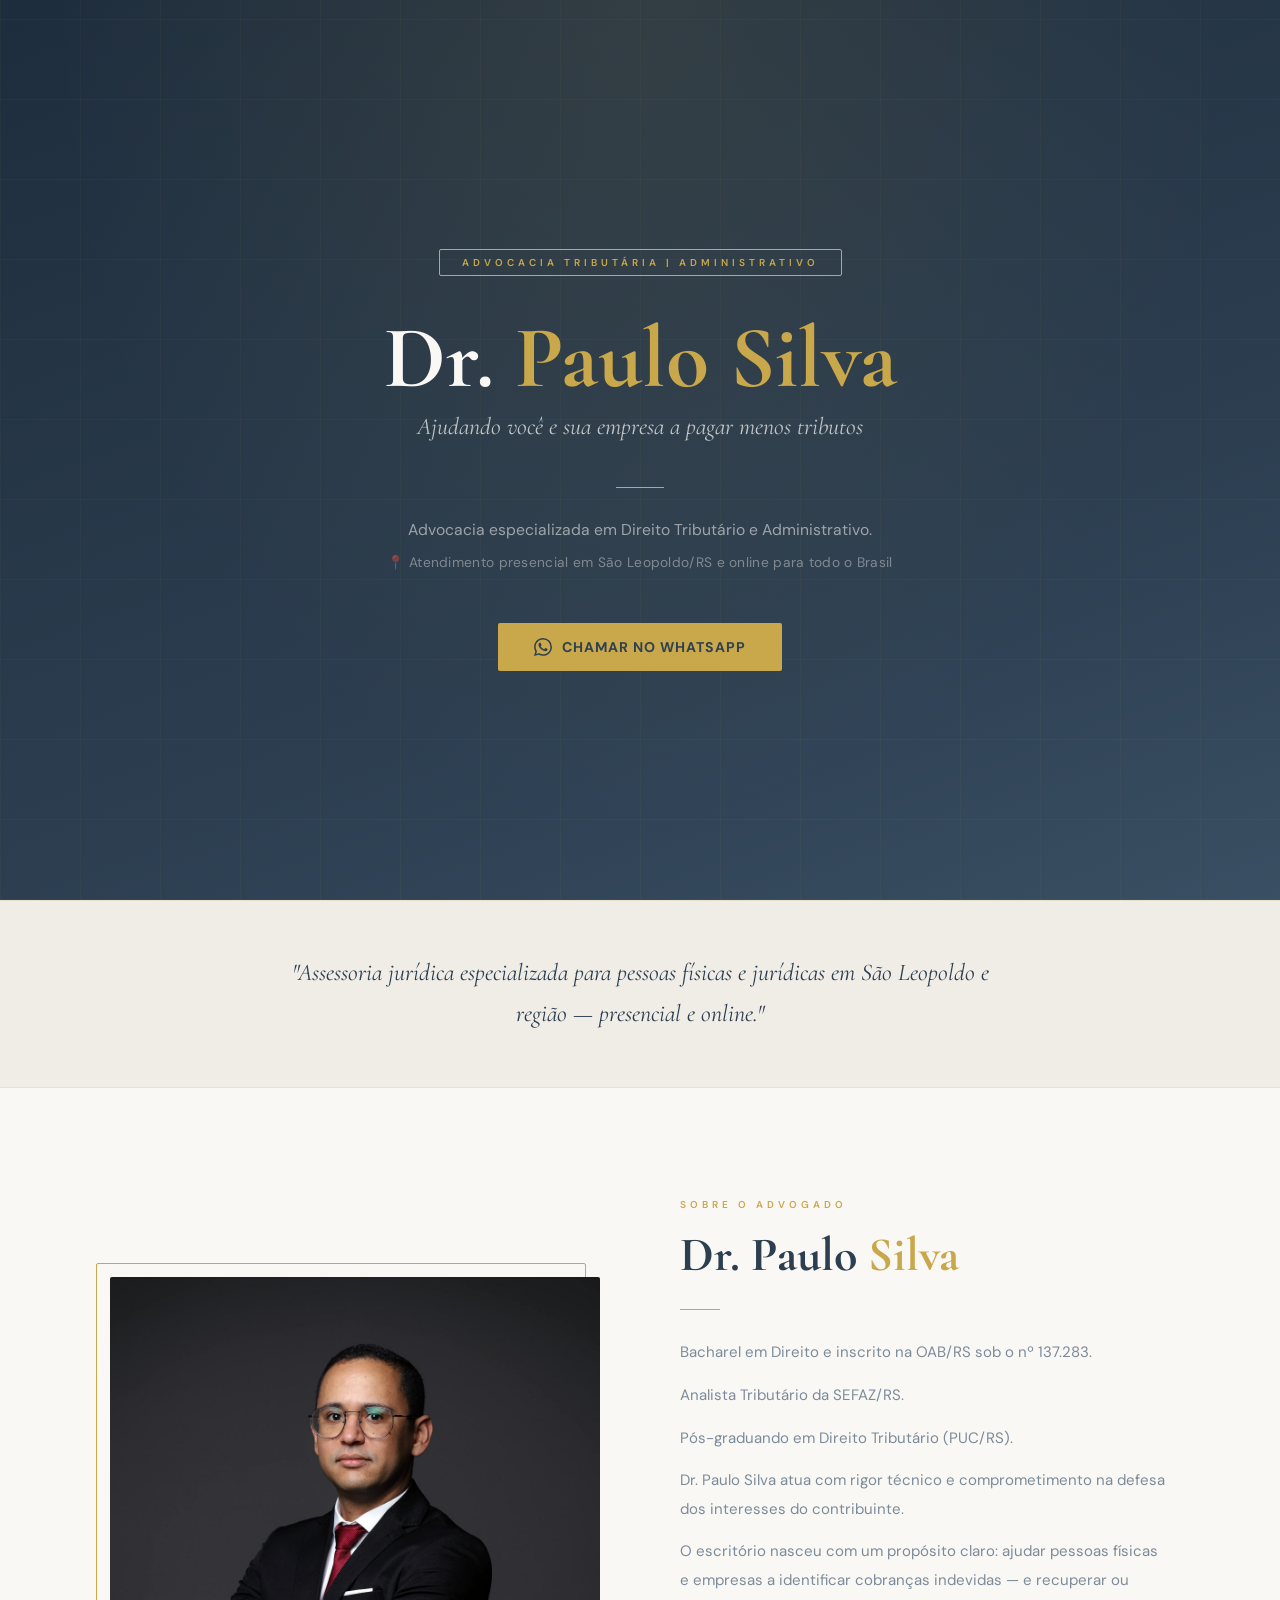
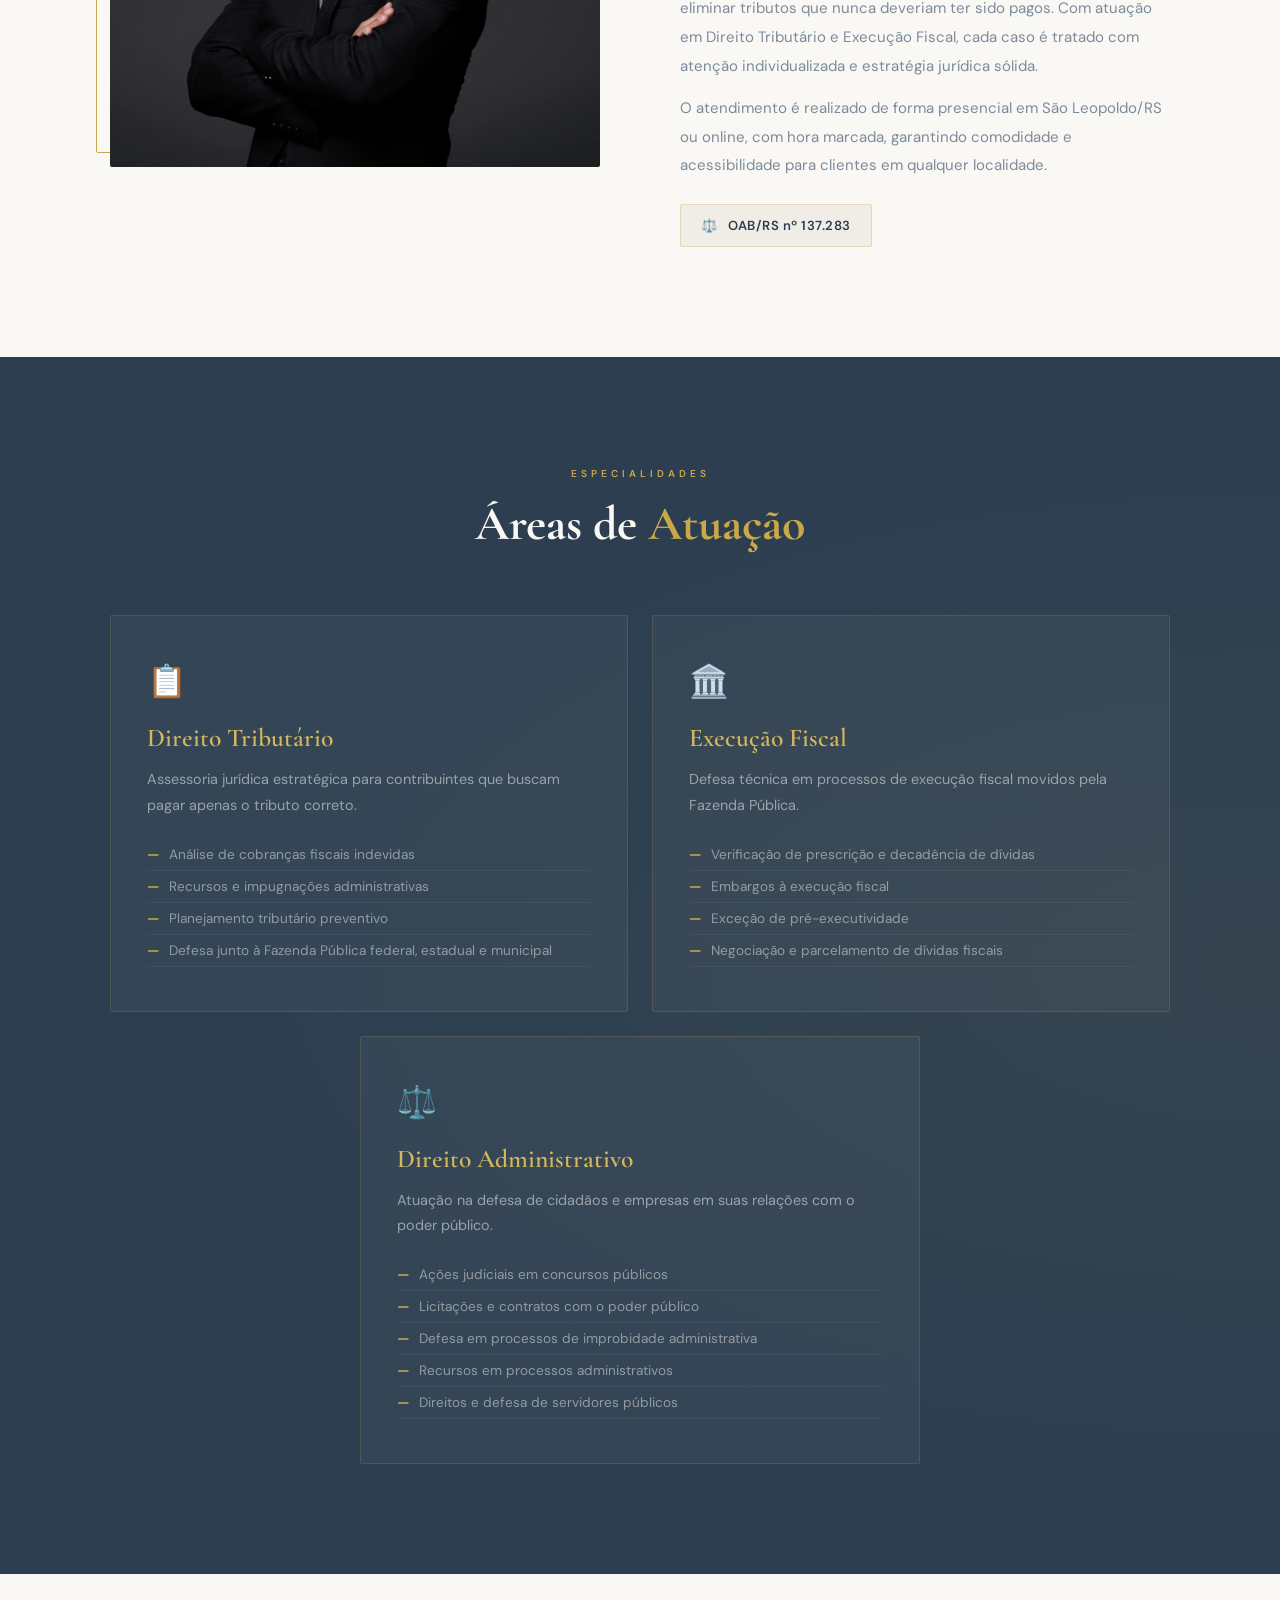
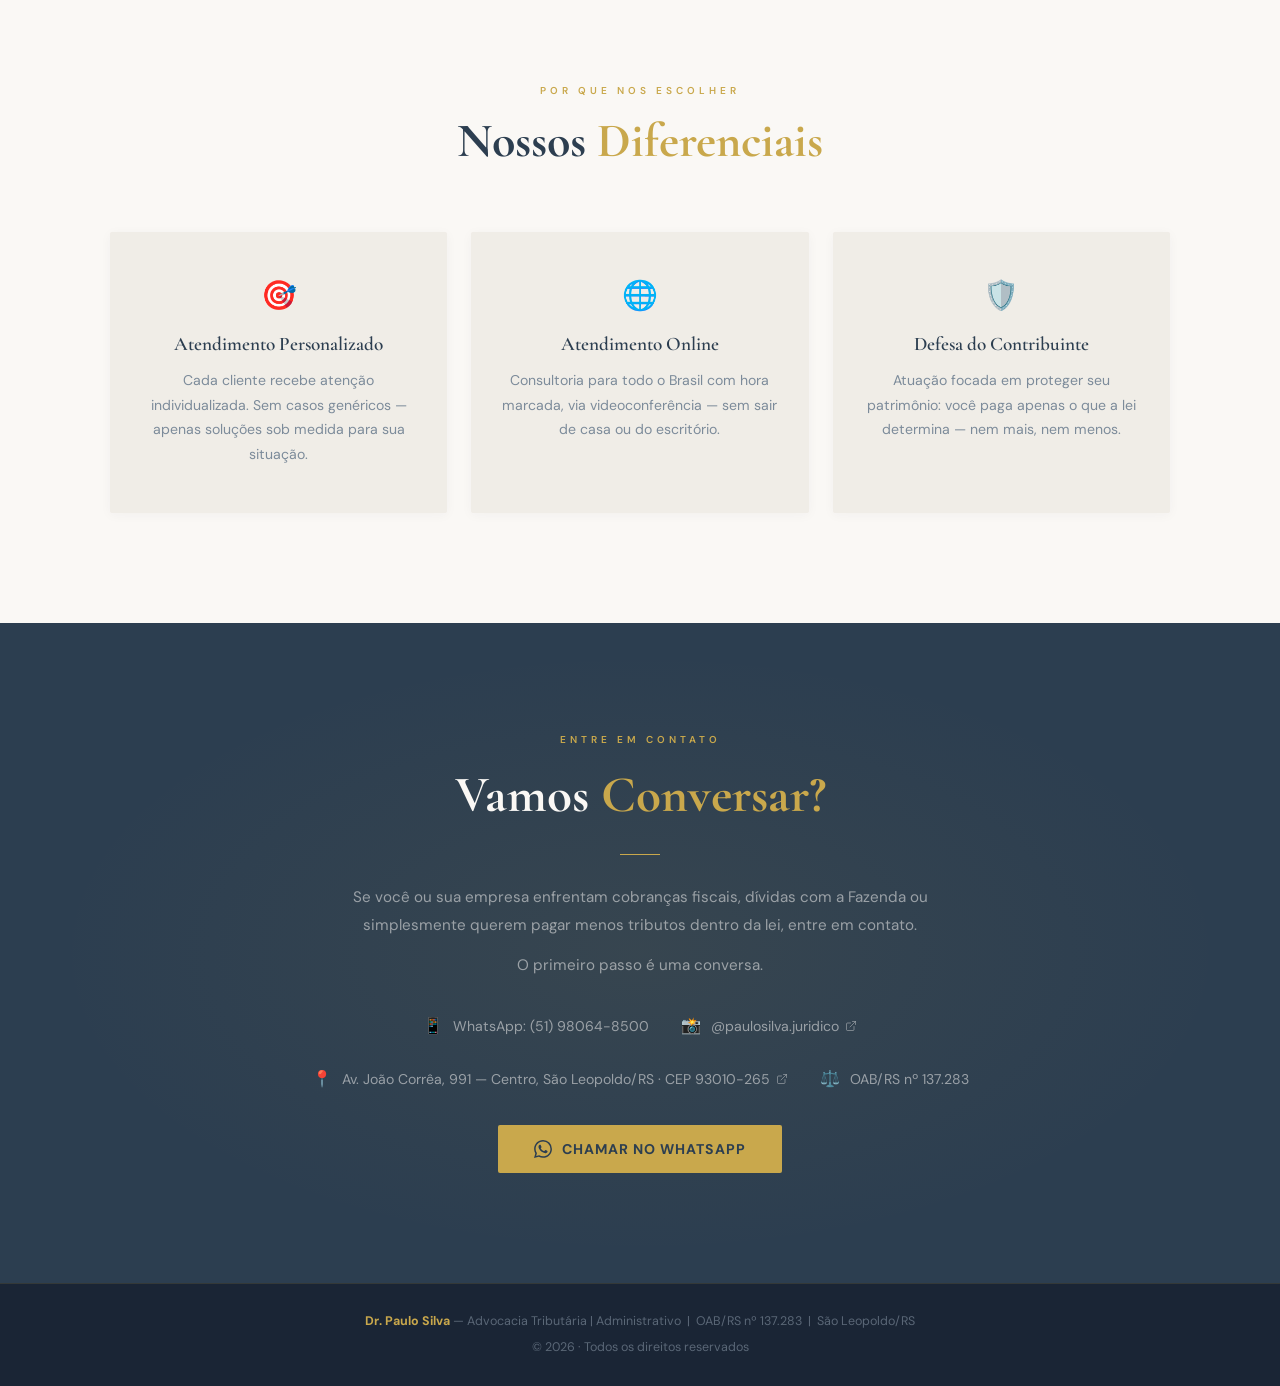
==== commit 4785eda5: "Update index.html adicionado o ramo direito administrativo." ====
--- a/index.html
+++ b/index.html
@@ -124,6 +124,7 @@
     .areas-header { text-align: center; margin-bottom: 64px; }
     .areas-header .section-title { color: var(--marfim); }
     .areas-grid { display: grid; grid-template-columns: 1fr 1fr; gap: 24px; }
+    .areas-grid .area-card:last-child:nth-child(odd) { grid-column: 1 / -1; max-width: 560px; margin: 0 auto; width: 100%; }
     .area-card {
       background: rgba(255,255,255,0.04); border: 1px solid rgba(201,168,76,0.18);
       border-radius: 2px; padding: 44px 36px;
@@ -268,8 +269,8 @@
         <h3>Direito Tributário</h3>
         <p>Assessoria jurídica estratégica para contribuintes que buscam pagar apenas o tributo correto.</p>
         <ul class="area-list">
-          <li>Análise de lançamentos fiscais</li>
-          <li>Impugnações administrativas</li>
+          <li>Análise de cobranças fiscais indevidas</li>
+          <li>Recursos e impugnações administrativas</li>
           <li>Planejamento tributário preventivo</li>
           <li>Defesa junto à Fazenda Pública federal, estadual e municipal</li>
         </ul>
@@ -279,10 +280,22 @@
         <h3>Execução Fiscal</h3>
         <p>Defesa técnica em processos de execução fiscal movidos pela Fazenda Pública.</p>
         <ul class="area-list">
-          <li>Análise de prescrição e decadência tributária</li>
-          <li>Embargos à execução</li>
+          <li>Verificação de prescrição e decadência de dívidas</li>
+          <li>Embargos à execução fiscal</li>
           <li>Exceção de pré-executividade</li>
-          <li>Negociação de dívidas fiscais</li>
+          <li>Negociação e parcelamento de dívidas fiscais</li>
+        </ul>
+      </div>
+      <div class="area-card">
+        <span class="area-icon">⚖️</span>
+        <h3>Direito Administrativo</h3>
+        <p>Atuação na defesa de cidadãos e empresas em suas relações com o poder público.</p>
+        <ul class="area-list">
+          <li>Ações judiciais em concursos públicos</li>
+          <li>Licitações e contratos com o poder público</li>
+          <li>Defesa em processos de improbidade administrativa</li>
+          <li>Recursos em processos administrativos</li>
+          <li>Direitos e defesa de servidores públicos</li>
         </ul>
       </div>
     </div>
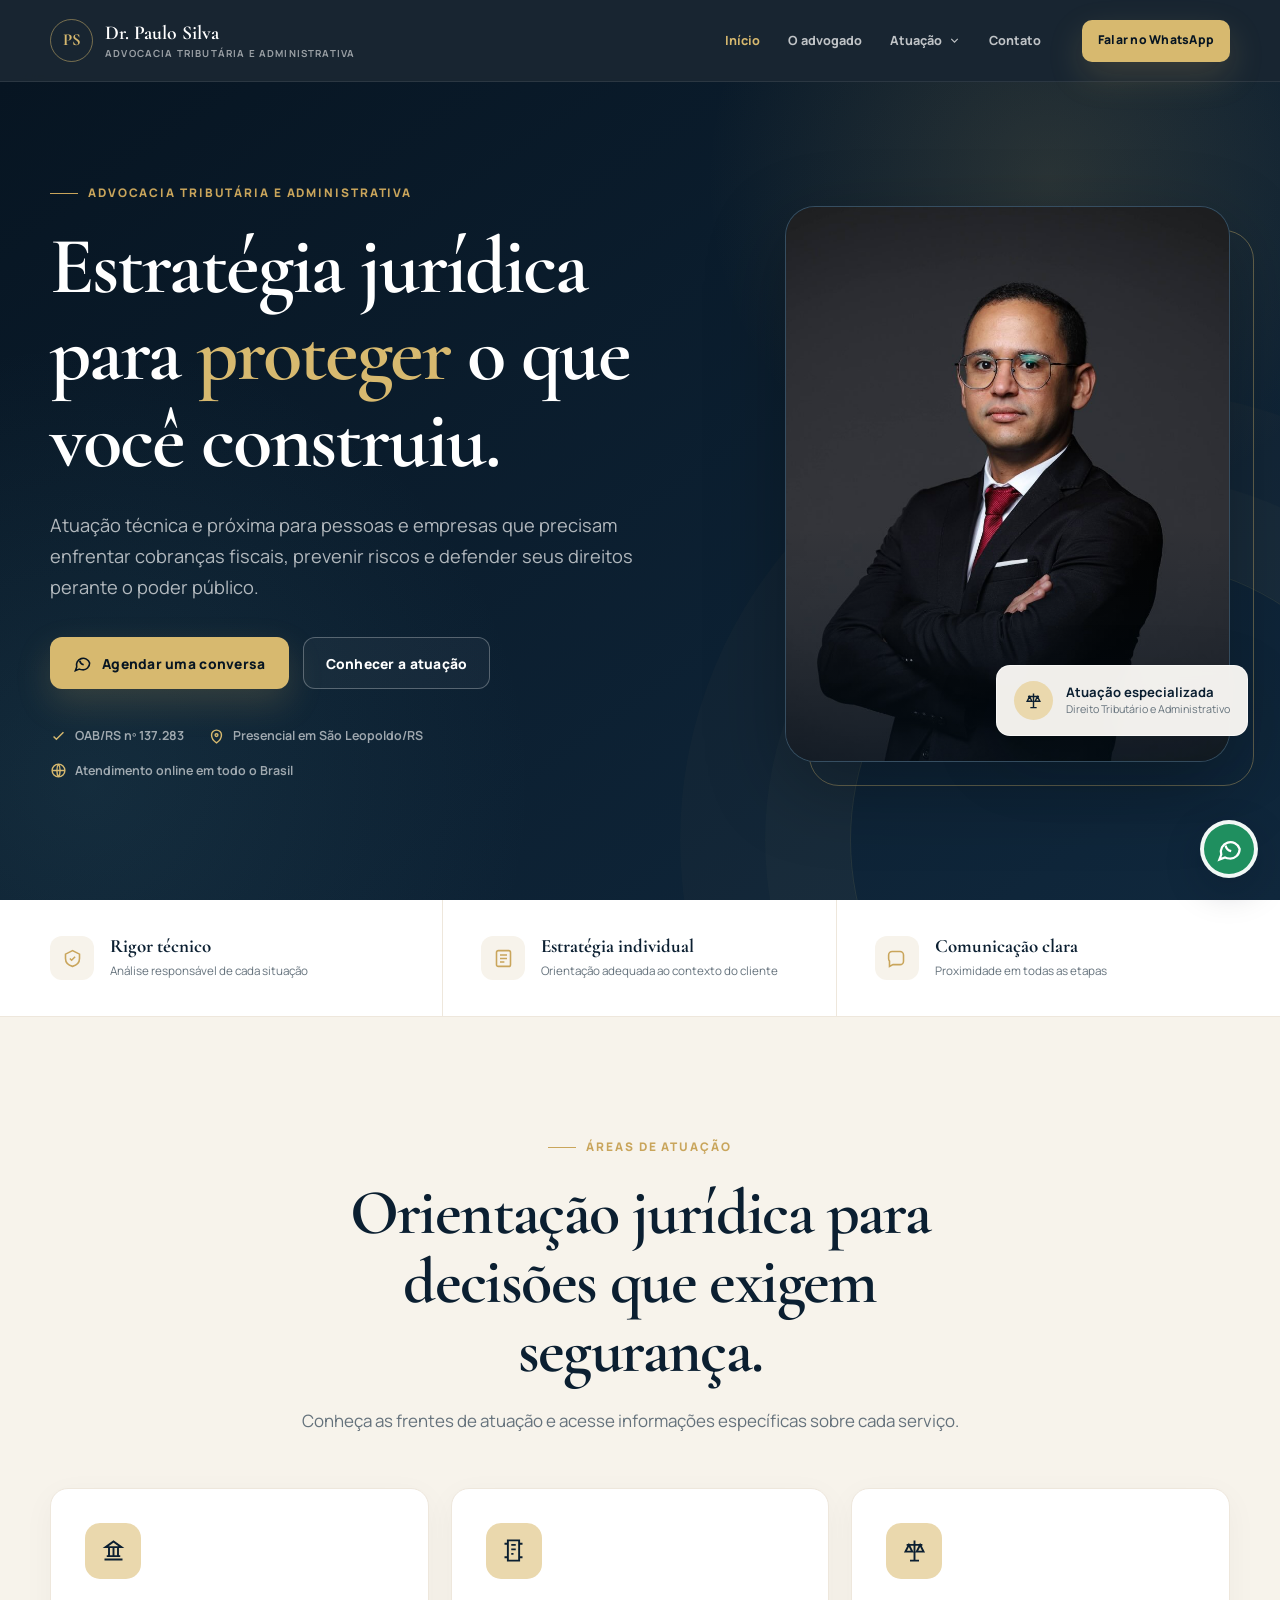
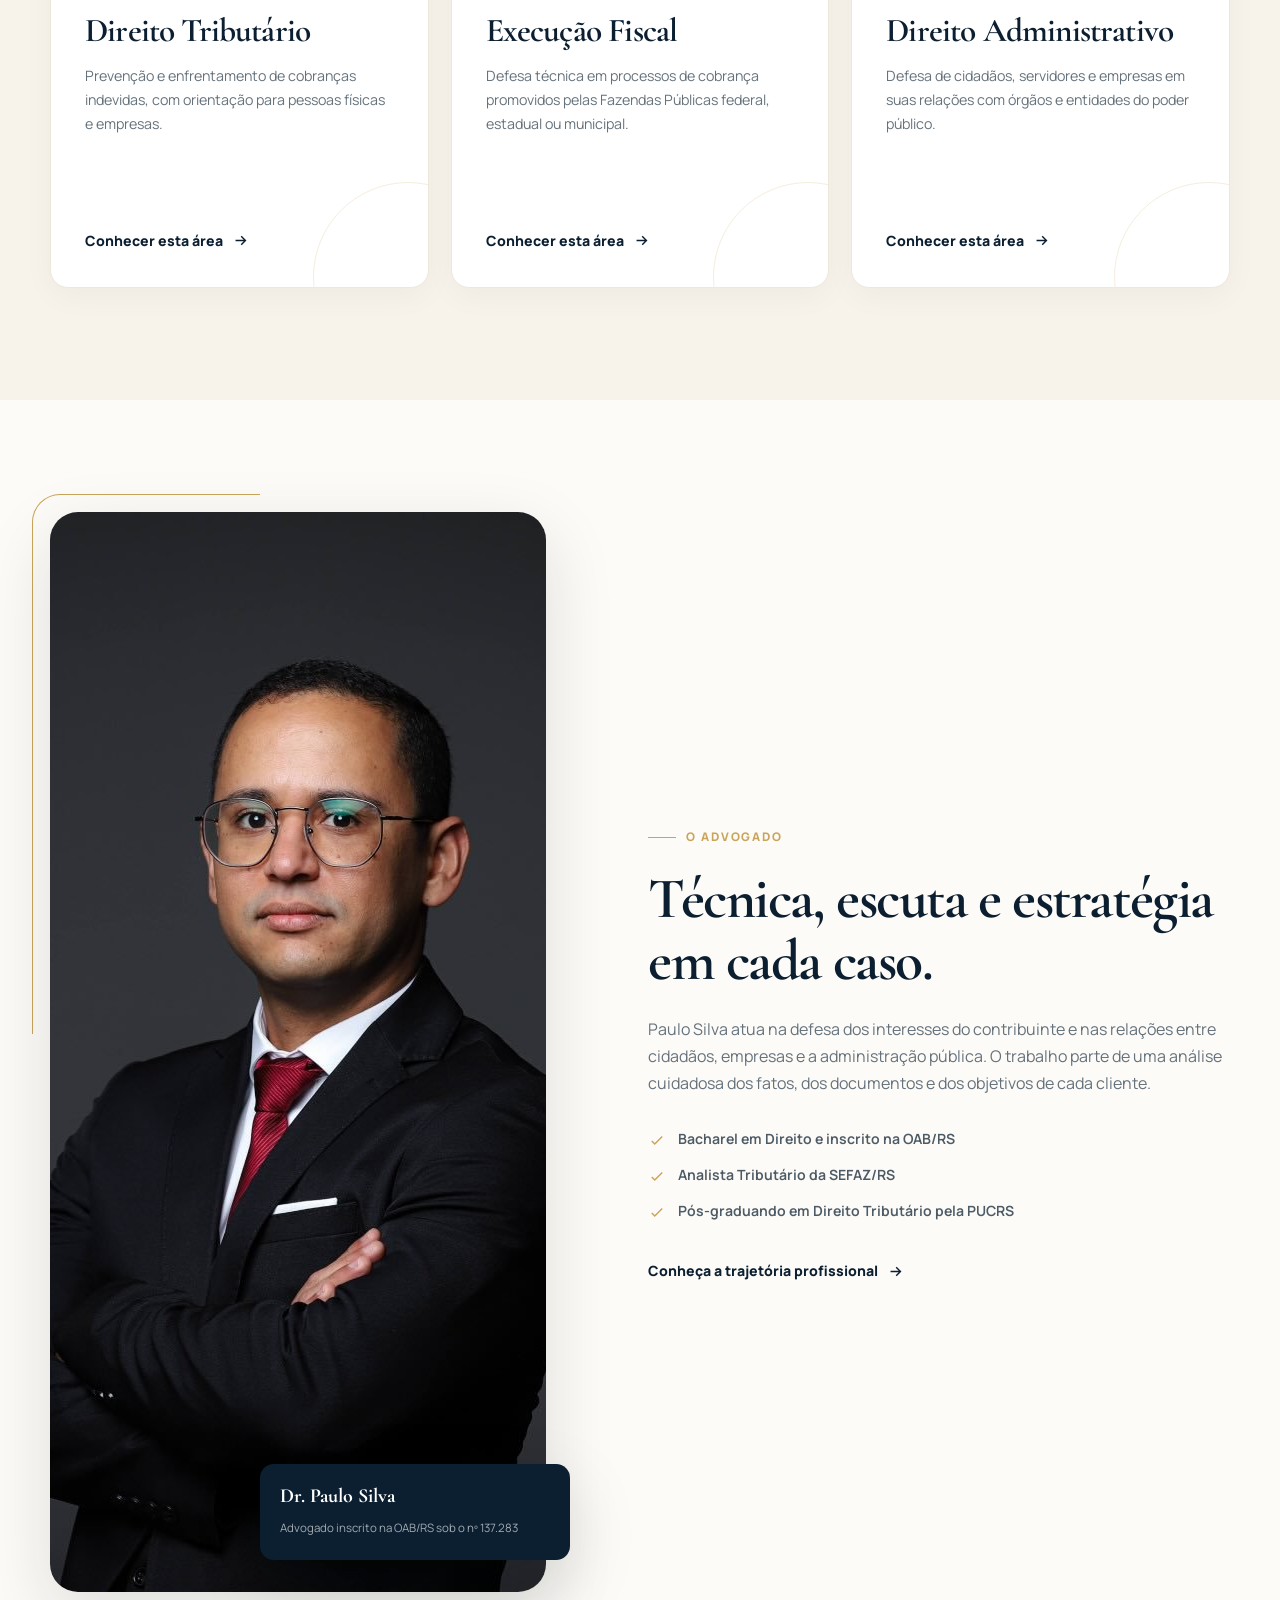
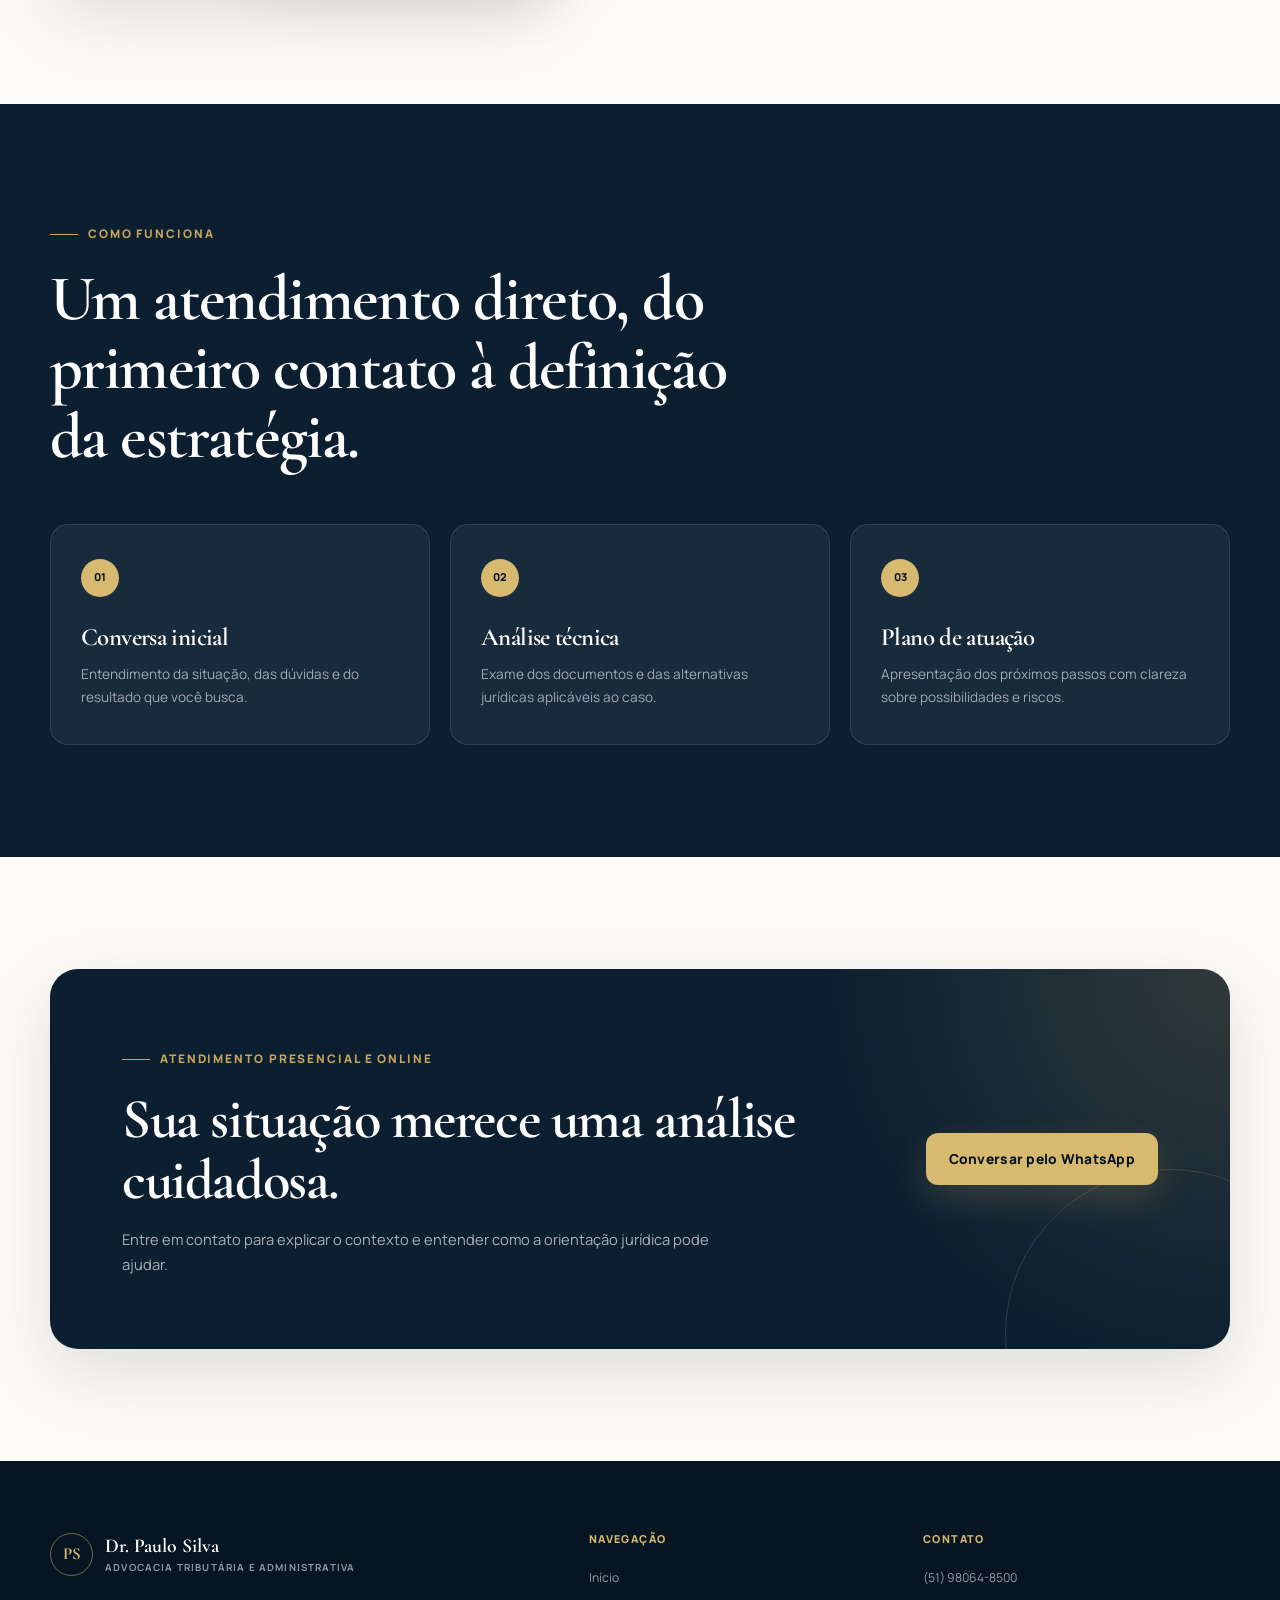
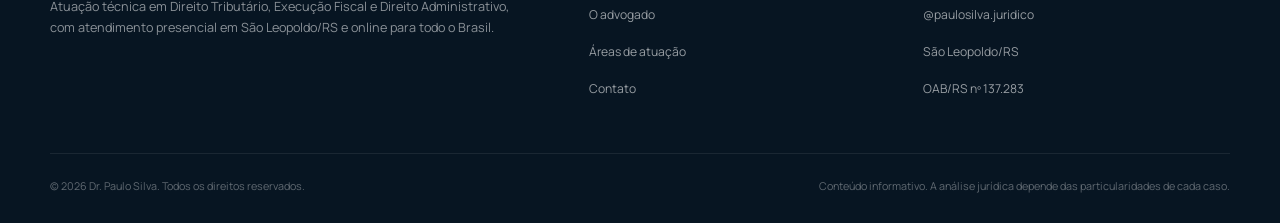
==== commit 2abd5129: "Reformula site institucional" ====
--- a/index.html
+++ b/index.html
@@ -1,379 +1,302 @@
-<!DOCTYPE html>
+<!doctype html>
 <html lang="pt-BR">
 <head>
-  <meta charset="UTF-8" />
-  <meta name="viewport" content="width=device-width, initial-scale=1.0"/>
-  <title>Dr. Paulo Silva — Advocacia Tributária | Administrativo</title>
-  <link href="https://fonts.googleapis.com/css2?family=Cormorant+Garamond:ital,wght@0,400;0,600;0,700;1,400;1,600&family=DM+Sans:wght@300;400;500;600;700&display=swap" rel="stylesheet"/>
-  <style>
-    *, *::before, *::after { box-sizing: border-box; margin: 0; padding: 0; }
-    :root {
-      --marfim:     #FAF8F5;
-      --areia:      #F0EDE7;
-      --ouro:       #C9A84C;
-      --ouro-light: #D4B85E;
-      --ouro-dark:  #A88B3D;
-      --carvao:     #2C3E50;
-      --cinza:      #7C8B9A;
-    }
-    body { font-family: 'DM Sans', sans-serif; color: var(--carvao); background: var(--marfim); overflow-x: hidden; }
-
-    /* ── HERO ── */
-    .hero {
-      background: linear-gradient(160deg, #1e2d3d 0%, #2C3E50 65%, #3a4f63 100%);
-      min-height: 100vh;
-      display: flex; flex-direction: column; align-items: center; justify-content: center;
-      text-align: center; padding: 80px 24px 60px; position: relative; overflow: hidden;
-    }
-    .hero::before {
-      content: ''; position: absolute; inset: 0;
-      background: radial-gradient(ellipse at 50% 0%, rgba(201,168,76,0.10) 0%, transparent 65%);
-      pointer-events: none;
-    }
-    .hero-lines {
-      position: absolute; inset: 0;
-      background-image:
-        repeating-linear-gradient(90deg, rgba(201,168,76,0.04) 0px, rgba(201,168,76,0.04) 1px, transparent 1px, transparent 80px),
-        repeating-linear-gradient(0deg,  rgba(201,168,76,0.04) 0px, rgba(201,168,76,0.04) 1px, transparent 1px, transparent 80px);
-      pointer-events: none;
-    }
-    .hero-badge {
-      display: inline-block; border: 1px solid var(--ouro); color: var(--ouro);
-      font-size: 10px; font-weight: 600; letter-spacing: 4px; text-transform: uppercase;
-      padding: 6px 22px; border-radius: 2px; margin-bottom: 36px; position: relative;
-    }
-    .hero h1 {
-      font-family: 'Cormorant Garamond', serif;
-      font-size: clamp(2.6rem, 8vw, 5.5rem); font-weight: 700;
-      color: var(--marfim); line-height: 1.05; margin-bottom: 8px; position: relative;
-    }
-    .hero h1 span { color: var(--ouro); }
-    .hero-divider { width: 48px; height: 1px; background: var(--ouro); margin: 28px auto; }
-    .hero-subtitle {
-      font-family: 'Cormorant Garamond', serif;
-      font-size: clamp(1.1rem, 3vw, 1.5rem); color: rgba(250,248,245,0.72);
-      font-style: italic; margin-bottom: 18px; position: relative; padding: 0 16px; font-weight: 400;
-    }
-    .hero-desc {
-      font-size: clamp(0.88rem, 2.5vw, 0.98rem); color: rgba(250,248,245,0.55);
-      max-width: 540px; line-height: 1.75; margin-bottom: 10px; position: relative;
-    }
-    .hero-location {
-      font-size: clamp(0.78rem, 2.5vw, 0.86rem); color: rgba(250,248,245,0.4);
-      margin-bottom: 52px; position: relative; letter-spacing: 0.3px;
-    }
-    .btn-primary {
-      display: inline-flex; align-items: center; gap: 10px;
-      background: var(--ouro); color: var(--carvao);
-      font-family: 'DM Sans', sans-serif; font-weight: 700;
-      font-size: clamp(0.8rem, 3vw, 0.88rem); letter-spacing: 1px; text-transform: uppercase;
-      padding: 15px 36px; border-radius: 2px; text-decoration: none;
-      transition: background 0.3s, transform 0.2s, box-shadow 0.3s;
-      border: none; cursor: pointer; justify-content: center;
-    }
-    .btn-primary:hover { background: var(--ouro-light); transform: translateY(-2px); box-shadow: 0 8px 28px rgba(201,168,76,0.28); }
-    .btn-primary svg { flex-shrink: 0; }
-
-    /* ── INTRO ── */
-    .intro {
-      background: var(--areia); padding: 52px 24px; text-align: center;
-      border-top: 1px solid rgba(201,168,76,0.2); border-bottom: 1px solid rgba(201,168,76,0.2);
-    }
-    .intro p {
-      font-family: 'Cormorant Garamond', serif;
-      font-size: clamp(1.1rem, 3vw, 1.5rem); color: var(--carvao);
-      font-style: italic; max-width: 740px; margin: 0 auto; line-height: 1.7; font-weight: 400;
-    }
-
-    /* ── SOBRE ── */
-    .sobre { background: var(--marfim); padding: 110px 24px; }
-    .container { max-width: 1060px; margin: 0 auto; }
-    .sobre-inner { display: grid; grid-template-columns: 1fr 1fr; gap: 80px; align-items: center; }
-    .sobre-img-wrap { position: relative; }
-    .sobre-img-wrap::before {
-      content: ''; position: absolute; top: -14px; left: -14px; right: 14px; bottom: 14px;
-      border: 1px solid var(--ouro); border-radius: 2px; z-index: 0;
-    }
-    .sobre-img-wrap img { width: 100%; border-radius: 2px; display: block; position: relative; z-index: 1; filter: sepia(8%) contrast(1.02); }
-    .section-label {
-      font-size: 10px; font-weight: 600; letter-spacing: 4px; text-transform: uppercase;
-      color: var(--ouro); margin-bottom: 18px; display: block;
-    }
-    .section-title {
-      font-family: 'Cormorant Garamond', serif;
-      font-size: clamp(2rem, 4vw, 3rem); font-weight: 700;
-      color: var(--carvao); line-height: 1.1; margin-bottom: 28px;
-    }
-    .section-title .accent { color: var(--ouro); }
-    .sobre-divider { width: 40px; height: 1px; background: var(--ouro); margin-bottom: 28px; }
-    .sobre-text p { color: var(--cinza); line-height: 1.9; font-size: clamp(0.87rem, 2.5vw, 0.94rem); margin-bottom: 14px; }
-    .oab-badge {
-      display: inline-flex; align-items: center; gap: 10px;
-      background: var(--areia); border: 1px solid rgba(201,168,76,0.3);
-      color: var(--carvao); padding: 12px 20px; border-radius: 2px;
-      font-size: 0.82rem; font-weight: 600; letter-spacing: 0.5px; margin-top: 10px;
-    }
-
-    /* ── ÁREAS ── */
-    .areas { background: var(--carvao); padding: 110px 24px; position: relative; overflow: hidden; }
-    .areas::before {
-      content: ''; position: absolute; inset: 0;
-      background: radial-gradient(ellipse at 100% 50%, rgba(201,168,76,0.06) 0%, transparent 60%);
-      pointer-events: none;
-    }
-    .areas-header { text-align: center; margin-bottom: 64px; }
-    .areas-header .section-title { color: var(--marfim); }
-    .areas-grid { display: grid; grid-template-columns: 1fr 1fr; gap: 24px; }
-    .areas-grid .area-card:last-child:nth-child(odd) { grid-column: 1 / -1; max-width: 560px; margin: 0 auto; width: 100%; }
-    .area-card {
-      background: rgba(255,255,255,0.04); border: 1px solid rgba(201,168,76,0.18);
-      border-radius: 2px; padding: 44px 36px;
-      transition: border-color 0.3s, transform 0.3s, box-shadow 0.3s;
-      position: relative; overflow: hidden;
-    }
-    .area-card::before {
-      content: ''; position: absolute; top: 0; left: 0;
-      width: 2px; height: 0; background: var(--ouro); transition: height 0.4s ease;
-    }
-    .area-card:hover { border-color: rgba(201,168,76,0.4); transform: translateY(-4px); box-shadow: 0 16px 48px rgba(0,0,0,0.25); }
-    .area-card:hover::before { height: 100%; }
-    .area-icon { font-size: 2rem; margin-bottom: 20px; display: block; }
-    .area-card h3 { font-family: 'Cormorant Garamond', serif; font-size: clamp(1.3rem, 3vw, 1.6rem); color: var(--ouro-light); margin-bottom: 14px; font-weight: 600; }
-    .area-card p { color: rgba(250,248,245,0.52); line-height: 1.8; font-size: 0.9rem; }
-    .area-list { list-style: none; margin-top: 20px; }
-    .area-list li { color: rgba(250,248,245,0.48); font-size: 0.85rem; padding: 7px 0; border-bottom: 1px solid rgba(255,255,255,0.05); display: flex; align-items: flex-start; gap: 10px; }
-    .area-list li::before { content: '—'; color: var(--ouro); font-weight: 700; flex-shrink: 0; }
-
-    /* ── TESES ── */
-    .teses { background: var(--areia); padding: 110px 24px; }
-    .teses-header { text-align: center; margin-bottom: 56px; }
-    .teses-header p { margin-top: 16px; color: var(--cinza); font-size: 0.93rem; max-width: 560px; margin-left: auto; margin-right: auto; line-height: 1.8; }
-    .teses-grid { display: grid; grid-template-columns: repeat(2, 1fr); gap: 20px; }
-    .tese-card { background: var(--marfim); border: 1px solid rgba(201,168,76,0.2); border-radius: 2px; overflow: hidden; box-shadow: 0 2px 12px rgba(44,62,80,0.05); transition: box-shadow 0.3s, transform 0.3s; cursor: pointer; }
-    .tese-card:hover { box-shadow: 0 8px 28px rgba(44,62,80,0.1); transform: translateY(-3px); }
-    .tese-toggle { width: 100%; background: none; border: none; padding: 28px 32px; display: flex; align-items: center; gap: 18px; cursor: pointer; text-align: left; }
-    .tese-icon { font-size: 1.6rem; flex-shrink: 0; }
-    .tese-titulo { font-family: 'Cormorant Garamond', serif; font-size: clamp(1rem, 2.5vw, 1.2rem); color: var(--carvao); font-weight: 600; flex: 1; line-height: 1.3; }
-    .tese-seta { color: var(--ouro); font-size: 1rem; transition: transform 0.3s ease; flex-shrink: 0; }
-    .tese-card.aberto .tese-seta { transform: rotate(180deg); }
-    .tese-descricao { max-height: 0; overflow: hidden; transition: max-height 0.4s ease, padding 0.3s ease; padding: 0 32px; color: var(--cinza); font-size: 0.9rem; line-height: 1.85; }
-    .tese-card.aberto .tese-descricao { max-height: 320px; padding: 20px 32px 28px; border-top: 1px solid rgba(201,168,76,0.15); }
-    .tese-cta { display: inline-flex; align-items: center; gap: 6px; margin-top: 14px; color: var(--ouro-dark); font-weight: 600; font-size: 0.82rem; text-decoration: none; }
-    .tese-cta:hover { text-decoration: underline; }
-
-    /* ── DIFERENCIAIS ── */
-    .diferenciais { background: var(--marfim); padding: 110px 24px; }
-    .diferenciais-header { text-align: center; margin-bottom: 64px; }
-    .diferenciais-grid { display: grid; grid-template-columns: repeat(3, 1fr); gap: 24px; }
-    .diferencial-card {
-      background: var(--areia); border-radius: 2px; padding: 44px 28px; text-align: center;
-      border-bottom: 2px solid transparent; transition: border-color 0.3s, box-shadow 0.3s, transform 0.3s;
-      box-shadow: 0 2px 12px rgba(44,62,80,0.04);
-    }
-    .diferencial-card:hover { border-bottom-color: var(--ouro); box-shadow: 0 8px 28px rgba(44,62,80,0.08); transform: translateY(-4px); }
-    .diferencial-icon { font-size: 1.8rem; margin-bottom: 18px; display: block; }
-    .diferencial-card h4 { font-family: 'Cormorant Garamond', serif; font-size: 1.2rem; color: var(--carvao); margin-bottom: 12px; font-weight: 600; }
-    .diferencial-card p { font-size: 0.88rem; color: var(--cinza); line-height: 1.75; }
-
-    /* ── CONTATO ── */
-    .contato { background: var(--carvao); padding: 110px 24px; text-align: center; position: relative; overflow: hidden; }
-    .contato::before { content: ''; position: absolute; inset: 0; background: radial-gradient(ellipse at 50% 50%, rgba(201,168,76,0.07) 0%, transparent 65%); pointer-events: none; }
-    .contato-inner { position: relative; max-width: 660px; margin: 0 auto; }
-    .contato h2 { font-family: 'Cormorant Garamond', serif; font-size: clamp(2rem, 5vw, 3.2rem); color: var(--marfim); margin-bottom: 20px; font-weight: 700; }
-    .contato h2 span { color: var(--ouro); }
-    .contato p { color: rgba(250,248,245,0.52); font-size: clamp(0.88rem, 2.5vw, 0.95rem); line-height: 1.85; margin-bottom: 12px; }
-    .contato-divider { width: 40px; height: 1px; background: var(--ouro); margin: 28px auto; }
-    .contato-info { display: flex; justify-content: center; gap: 32px; flex-wrap: wrap; margin: 36px 0; }
-    .contato-info-item { display: flex; align-items: center; gap: 10px; color: rgba(250,248,245,0.52); font-size: clamp(0.8rem, 2.5vw, 0.88rem); }
-    .contato-info-item span:first-child { color: var(--ouro); font-size: 1rem; }
-
-    /* ── RODAPÉ ── */
-    .footer { background: #1a2535; padding: 28px 24px; text-align: center; border-top: 1px solid rgba(201,168,76,0.15); }
-    .footer p { color: rgba(124,139,154,0.65); font-size: clamp(0.72rem, 2vw, 0.78rem); line-height: 1.6; }
-    .footer strong { color: var(--ouro); }
-
-    /* ── RESPONSIVO ── */
-    @media (max-width: 768px) {
-      .sobre-inner { grid-template-columns: 1fr; gap: 48px; }
-      .sobre-img-wrap { max-width: 300px; margin: 0 auto; }
-      .areas-grid { grid-template-columns: 1fr; }
-      .teses-grid { grid-template-columns: 1fr; }
-      .diferenciais-grid { grid-template-columns: 1fr; max-width: 400px; margin: 0 auto; }
-      .contato-info { flex-direction: column; align-items: center; gap: 16px; }
-      .sobre, .areas, .teses, .diferenciais, .contato { padding: 72px 20px; }
-      .tese-toggle { padding: 22px 20px; }
-      .tese-descricao { padding: 0 20px; }
-      .tese-card.aberto .tese-descricao { padding: 16px 20px 24px; }
-    }
-    @media (max-width: 480px) {
-      .hero { padding: 60px 16px 40px; min-height: 100svh; }
-      .btn-primary { width: 100%; max-width: 320px; }
-    }
-  </style>
+  <meta charset="utf-8">
+  <meta name="viewport" content="width=device-width, initial-scale=1">
+  <title>Dr. Paulo Silva | Advocacia Tributária e Administrativa</title>
+  <meta name="description" content="Advocacia tributária e administrativa em São Leopoldo/RS, com atendimento presencial e online para todo o Brasil.">
+  <meta name="theme-color" content="#071522">
+  <link rel="canonical" href="https://paulosilva.adv.br/">
+  <link rel="icon" href="/assets/favicon.svg" type="image/svg+xml">
+  <link rel="preconnect" href="https://fonts.googleapis.com">
+  <link rel="preconnect" href="https://fonts.gstatic.com" crossorigin>
+  <link href="https://fonts.googleapis.com/css2?family=Cormorant+Garamond:ital,wght@0,500;0,600;0,700;1,600&amp;family=Manrope:wght@400;500;600;700;800&amp;display=swap" rel="stylesheet">
+  <link rel="stylesheet" href="/assets/css/styles.css">
+  <meta property="og:type" content="website">
+  <meta property="og:locale" content="pt_BR">
+  <meta property="og:title" content="Dr. Paulo Silva | Advocacia Tributária e Administrativa">
+  <meta property="og:description" content="Atuação técnica e próxima para pessoas e empresas em questões tributárias e administrativas.">
+  <meta property="og:url" content="https://paulosilva.adv.br/">
+  <meta property="og:image" content="https://paulosilva.adv.br/foto%20perfil.jpg">
+  <script type="application/ld+json">
+  {
+    "@context": "https://schema.org",
+    "@type": "LegalService",
+    "name": "Dr. Paulo Silva — Advocacia Tributária e Administrativa",
+    "url": "https://paulosilva.adv.br/",
+    "image": "https://paulosilva.adv.br/foto%20perfil.jpg",
+    "telephone": "+55 51 98064-8500",
+    "areaServed": "Brasil",
+    "address": {
+      "@type": "PostalAddress",
+      "streetAddress": "Av. João Corrêa, 991",
+      "addressLocality": "São Leopoldo",
+      "addressRegion": "RS",
+      "postalCode": "93010-265",
+      "addressCountry": "BR"
+    },
+    "sameAs": ["https://www.instagram.com/paulosilva.juridico/"]
+  }
+  </script>
 </head>
 <body>
-
-<!-- HERO -->
-<section class="hero">
-  <div class="hero-lines"></div>
-  <span class="hero-badge">Advocacia Tributária | Administrativo</span>
-  <h1>Dr. <span>Paulo Silva</span></h1>
-  <p class="hero-subtitle">Ajudando você e sua empresa a pagar menos tributos</p>
-  <div class="hero-divider"></div>
-  <p class="hero-desc">Advocacia especializada em Direito Tributário e Administrativo.</p>
-  <p class="hero-location">📍 Atendimento presencial em São Leopoldo/RS e online para todo o Brasil</p>
-  <a href="https://wa.me/5551980648500" class="btn-primary">
-    <svg xmlns="http://www.w3.org/2000/svg" width="18" height="18" viewBox="0 0 24 24" fill="currentColor"><path d="M17.472 14.382c-.297-.149-1.758-.867-2.03-.967-.273-.099-.471-.148-.67.15-.197.297-.767.966-.94 1.164-.173.199-.347.223-.644.075-.297-.15-1.255-.463-2.39-1.475-.883-.788-1.48-1.761-1.653-2.059-.173-.297-.018-.458.13-.606.134-.133.298-.347.446-.52.149-.174.198-.298.298-.497.099-.198.05-.371-.025-.52-.075-.149-.669-1.612-.916-2.207-.242-.579-.487-.5-.669-.51-.173-.008-.371-.01-.57-.01-.198 0-.52.074-.792.372-.272.297-1.04 1.016-1.04 2.479 0 1.462 1.065 2.875 1.213 3.074.149.198 2.096 3.2 5.077 4.487.709.306 1.262.489 1.694.625.712.227 1.36.195 1.871.118.571-.085 1.758-.719 2.006-1.413.248-.694.248-1.289.173-1.413-.074-.124-.272-.198-.57-.347m-5.421 7.403h-.004a9.87 9.87 0 01-5.031-1.378l-.361-.214-3.741.982.998-3.648-.235-.374a9.86 9.86 0 01-1.51-5.26c.001-5.45 4.436-9.884 9.888-9.884 2.64 0 5.122 1.03 6.988 2.898a9.825 9.825 0 012.893 6.994c-.003 5.45-4.437 9.884-9.885 9.884m8.413-18.297A11.815 11.815 0 0012.05 0C5.495 0 .16 5.335.157 11.892c0 2.096.547 4.142 1.588 5.945L.057 24l6.305-1.654a11.882 11.882 0 005.683 1.448h.005c6.554 0 11.89-5.335 11.893-11.893a11.821 11.821 0 00-3.48-8.413z"/></svg>
-    Chamar no WhatsApp
+  <a class="skip-link" href="#conteudo">Pular para o conteúdo</a>
+
+  <header class="site-header">
+    <div class="container header-inner">
+      <a class="brand" href="/" aria-label="Dr. Paulo Silva — página inicial">
+        <span class="brand-mark" aria-hidden="true">PS</span>
+        <span class="brand-copy">
+          <span class="brand-name">Dr. Paulo Silva</span>
+          <span class="brand-role">Advocacia Tributária e Administrativa</span>
+        </span>
+      </a>
+
+      <button class="nav-toggle" type="button" aria-label="Abrir menu" aria-controls="main-navigation" aria-expanded="false" data-nav-toggle>
+        <span class="nav-toggle-lines" aria-hidden="true"></span>
+      </button>
+
+      <nav class="primary-nav" id="main-navigation" aria-label="Navegação principal" data-nav data-open="false">
+        <ul class="nav-list">
+          <li><a class="nav-link" href="/" aria-current="page">Início</a></li>
+          <li><a class="nav-link" href="/sobre/">O advogado</a></li>
+          <li class="nav-dropdown" data-dropdown data-open="false">
+            <button class="nav-dropdown-toggle" type="button" aria-expanded="false" aria-controls="areas-menu" data-dropdown-toggle>
+              Atuação
+              <svg aria-hidden="true" viewBox="0 0 24 24" fill="none" stroke="currentColor" stroke-width="2"><path d="m6 9 6 6 6-6"/></svg>
+            </button>
+            <ul class="nav-dropdown-panel" id="areas-menu">
+              <li><a href="/atuacao/">Visão geral</a></li>
+              <li><a href="/atuacao/direito-tributario/">Direito Tributário</a></li>
+              <li><a href="/atuacao/execucao-fiscal/">Execução Fiscal</a></li>
+              <li><a href="/atuacao/direito-administrativo/">Direito Administrativo</a></li>
+            </ul>
+          </li>
+          <li><a class="nav-link" href="/contato/">Contato</a></li>
+        </ul>
+        <a class="button button--gold header-cta" href="https://wa.me/5551980648500" target="_blank" rel="noopener noreferrer">Falar no WhatsApp</a>
+      </nav>
+    </div>
+  </header>
+
+  <main id="conteudo">
+    <section class="hero">
+      <div class="container hero-grid">
+        <div class="hero-copy" data-reveal>
+          <span class="eyebrow">Advocacia Tributária e Administrativa</span>
+          <h1 class="hero-title">Estratégia jurídica para <em>proteger</em> o que você construiu.</h1>
+          <p class="hero-lead">Atuação técnica e próxima para pessoas e empresas que precisam enfrentar cobranças fiscais, prevenir riscos e defender seus direitos perante o poder público.</p>
+          <div class="button-row">
+            <a class="button button--gold" href="https://wa.me/5551980648500" target="_blank" rel="noopener noreferrer">
+              <svg aria-hidden="true" viewBox="0 0 24 24" fill="none" stroke="currentColor" stroke-width="2"><path d="M21 11.5a8.4 8.4 0 0 1-9 8.5 9.7 9.7 0 0 1-4-.9L3 21l1.7-4.5A8.4 8.4 0 1 1 21 11.5Z"/><path d="M8.5 8.5c.6 3 2 4.4 5 5"/></svg>
+              Agendar uma conversa
+            </a>
+            <a class="button button--outline" href="/atuacao/">Conhecer a atuação</a>
+          </div>
+          <ul class="hero-proof" aria-label="Informações de atendimento">
+            <li>
+              <svg aria-hidden="true" viewBox="0 0 24 24" fill="none" stroke="currentColor" stroke-width="2"><path d="m5 12 4 4L19 6"/></svg>
+              OAB/RS nº 137.283
+            </li>
+            <li>
+              <svg aria-hidden="true" viewBox="0 0 24 24" fill="none" stroke="currentColor" stroke-width="2"><path d="M12 21s7-4.4 7-11a7 7 0 1 0-14 0c0 6.6 7 11 7 11Z"/><circle cx="12" cy="10" r="2"/></svg>
+              Presencial em São Leopoldo/RS
+            </li>
+            <li>
+              <svg aria-hidden="true" viewBox="0 0 24 24" fill="none" stroke="currentColor" stroke-width="2"><circle cx="12" cy="12" r="9"/><path d="M3 12h18M12 3c3 3.4 3 14.6 0 18M12 3c-3 3.4-3 14.6 0 18"/></svg>
+              Atendimento online em todo o Brasil
+            </li>
+          </ul>
+        </div>
+
+        <div class="portrait-shell" data-reveal>
+          <span class="portrait-outline" aria-hidden="true"></span>
+          <div class="portrait-frame">
+            <img src="/foto%20perfil.jpg" alt="Retrato profissional do advogado Paulo Silva" width="1080" height="1080">
+          </div>
+          <div class="credential-card">
+            <span class="credential-icon" aria-hidden="true">
+              <svg viewBox="0 0 24 24" fill="none" stroke="currentColor" stroke-width="1.8"><path d="M12 3v18M5 7h14M7 7l-3 6h6L7 7Zm10 0-3 6h6l-3-6ZM8 21h8"/></svg>
+            </span>
+            <span class="credential-copy">
+              <strong>Atuação especializada</strong>
+              <span>Direito Tributário e Administrativo</span>
+            </span>
+          </div>
+        </div>
+      </div>
+    </section>
+
+    <section class="trust-bar" aria-label="Diferenciais do atendimento">
+      <div class="container trust-bar-inner">
+        <div class="trust-item">
+          <span class="trust-icon" aria-hidden="true">
+            <svg viewBox="0 0 24 24" fill="none" stroke="currentColor" stroke-width="1.8"><path d="M12 3 4 7v5c0 4.8 3.2 7.7 8 9 4.8-1.3 8-4.2 8-9V7l-8-4Z"/><path d="m9 12 2 2 4-4"/></svg>
+          </span>
+          <span class="trust-copy"><strong>Rigor técnico</strong><span>Análise responsável de cada situação</span></span>
+        </div>
+        <div class="trust-item">
+          <span class="trust-icon" aria-hidden="true">
+            <svg viewBox="0 0 24 24" fill="none" stroke="currentColor" stroke-width="1.8"><path d="M8 12h8M8 8h8M8 16h5"/><rect x="4" y="3" width="16" height="18" rx="2"/></svg>
+          </span>
+          <span class="trust-copy"><strong>Estratégia individual</strong><span>Orientação adequada ao contexto do cliente</span></span>
+        </div>
+        <div class="trust-item">
+          <span class="trust-icon" aria-hidden="true">
+            <svg viewBox="0 0 24 24" fill="none" stroke="currentColor" stroke-width="1.8"><path d="M20 15a4 4 0 0 1-4 4H8l-4 2v-6a4 4 0 0 1-1-2.6V8a4 4 0 0 1 4-4h9a4 4 0 0 1 4 4v7Z"/></svg>
+          </span>
+          <span class="trust-copy"><strong>Comunicação clara</strong><span>Proximidade em todas as etapas</span></span>
+        </div>
+      </div>
+    </section>
+
+    <section class="section section--soft" aria-labelledby="areas-title">
+      <div class="container">
+        <div class="section-heading section-heading--center" data-reveal>
+          <span class="eyebrow">Áreas de atuação</span>
+          <h2 class="display-title" id="areas-title">Orientação jurídica para decisões que exigem segurança.</h2>
+          <p class="section-lead">Conheça as frentes de atuação e acesse informações específicas sobre cada serviço.</p>
+        </div>
+
+        <div class="areas-grid">
+          <a class="area-card" href="/atuacao/direito-tributario/" data-reveal>
+            <span class="area-icon" aria-hidden="true">
+              <svg viewBox="0 0 24 24" fill="none" stroke="currentColor" stroke-width="1.7"><path d="M4 20h16M6 17h12M8 17V9m4 8V9m4 8V9M5 9h14L12 4 5 9Z"/></svg>
+            </span>
+            <h3>Direito Tributário</h3>
+            <p>Prevenção e enfrentamento de cobranças indevidas, com orientação para pessoas físicas e empresas.</p>
+            <span class="text-link">Conhecer esta área <svg aria-hidden="true" viewBox="0 0 24 24" fill="none" stroke="currentColor" stroke-width="2"><path d="M5 12h14m-6-6 6 6-6 6"/></svg></span>
+          </a>
+
+          <a class="area-card" href="/atuacao/execucao-fiscal/" data-reveal>
+            <span class="area-icon" aria-hidden="true">
+              <svg viewBox="0 0 24 24" fill="none" stroke="currentColor" stroke-width="1.7"><path d="M7 3h10v18H7zM10 7h4M10 11h4M10 15h2"/><path d="M4 6h3M17 6h3M4 18h3M17 18h3"/></svg>
+            </span>
+            <h3>Execução Fiscal</h3>
+            <p>Defesa técnica em processos de cobrança promovidos pelas Fazendas Públicas federal, estadual ou municipal.</p>
+            <span class="text-link">Conhecer esta área <svg aria-hidden="true" viewBox="0 0 24 24" fill="none" stroke="currentColor" stroke-width="2"><path d="M5 12h14m-6-6 6 6-6 6"/></svg></span>
+          </a>
+
+          <a class="area-card" href="/atuacao/direito-administrativo/" data-reveal>
+            <span class="area-icon" aria-hidden="true">
+              <svg viewBox="0 0 24 24" fill="none" stroke="currentColor" stroke-width="1.7"><path d="M12 3v18M5 7h14M7 7l-3 6h6L7 7Zm10 0-3 6h6l-3-6ZM8 21h8"/></svg>
+            </span>
+            <h3>Direito Administrativo</h3>
+            <p>Defesa de cidadãos, servidores e empresas em suas relações com órgãos e entidades do poder público.</p>
+            <span class="text-link">Conhecer esta área <svg aria-hidden="true" viewBox="0 0 24 24" fill="none" stroke="currentColor" stroke-width="2"><path d="M5 12h14m-6-6 6 6-6 6"/></svg></span>
+          </a>
+        </div>
+      </div>
+    </section>
+
+    <section class="section" aria-labelledby="about-title">
+      <div class="container split-layout">
+        <div class="image-panel" data-reveal>
+          <img src="/foto%20perfil.jpg" alt="Dr. Paulo Silva em retrato profissional" width="1080" height="1080" loading="lazy">
+          <div class="image-note">
+            <strong>Dr. Paulo Silva</strong>
+            <span>Advogado inscrito na OAB/RS sob o nº 137.283</span>
+          </div>
+        </div>
+
+        <div class="prose-copy" data-reveal>
+          <span class="eyebrow">O advogado</span>
+          <h2 id="about-title">Técnica, escuta e estratégia em cada caso.</h2>
+          <p>Paulo Silva atua na defesa dos interesses do contribuinte e nas relações entre cidadãos, empresas e a administração pública. O trabalho parte de uma análise cuidadosa dos fatos, dos documentos e dos objetivos de cada cliente.</p>
+          <ul class="credential-list">
+            <li>
+              <svg aria-hidden="true" viewBox="0 0 24 24" fill="none" stroke="currentColor" stroke-width="2"><path d="m5 12 4 4L19 6"/></svg>
+              Bacharel em Direito e inscrito na OAB/RS
+            </li>
+            <li>
+              <svg aria-hidden="true" viewBox="0 0 24 24" fill="none" stroke="currentColor" stroke-width="2"><path d="m5 12 4 4L19 6"/></svg>
+              Analista Tributário da SEFAZ/RS
+            </li>
+            <li>
+              <svg aria-hidden="true" viewBox="0 0 24 24" fill="none" stroke="currentColor" stroke-width="2"><path d="m5 12 4 4L19 6"/></svg>
+              Pós-graduando em Direito Tributário pela PUCRS
+            </li>
+          </ul>
+          <a class="text-link" href="/sobre/">Conheça a trajetória profissional <svg aria-hidden="true" viewBox="0 0 24 24" fill="none" stroke="currentColor" stroke-width="2"><path d="M5 12h14m-6-6 6 6-6 6"/></svg></a>
+        </div>
+      </div>
+    </section>
+
+    <section class="section section--dark" aria-labelledby="process-title">
+      <div class="container">
+        <div class="section-heading" data-reveal>
+          <span class="eyebrow">Como funciona</span>
+          <h2 class="display-title" id="process-title">Um atendimento direto, do primeiro contato à definição da estratégia.</h2>
+        </div>
+        <div class="process-grid">
+          <article class="process-card" data-reveal>
+            <h3>Conversa inicial</h3>
+            <p>Entendimento da situação, das dúvidas e do resultado que você busca.</p>
+          </article>
+          <article class="process-card" data-reveal>
+            <h3>Análise técnica</h3>
+            <p>Exame dos documentos e das alternativas jurídicas aplicáveis ao caso.</p>
+          </article>
+          <article class="process-card" data-reveal>
+            <h3>Plano de atuação</h3>
+            <p>Apresentação dos próximos passos com clareza sobre possibilidades e riscos.</p>
+          </article>
+        </div>
+      </div>
+    </section>
+
+    <section class="section" aria-labelledby="cta-title">
+      <div class="container">
+        <div class="cta-panel" data-reveal>
+          <div class="cta-copy">
+            <span class="eyebrow">Atendimento presencial e online</span>
+            <h2 id="cta-title">Sua situação merece uma análise cuidadosa.</h2>
+            <p>Entre em contato para explicar o contexto e entender como a orientação jurídica pode ajudar.</p>
+          </div>
+          <a class="button button--gold" href="https://wa.me/5551980648500" target="_blank" rel="noopener noreferrer">Conversar pelo WhatsApp</a>
+        </div>
+      </div>
+    </section>
+  </main>
+
+  <footer class="site-footer">
+    <div class="container footer-main">
+      <div class="footer-brand">
+        <a class="brand" href="/" aria-label="Dr. Paulo Silva — página inicial">
+          <span class="brand-mark" aria-hidden="true">PS</span>
+          <span class="brand-copy"><span class="brand-name">Dr. Paulo Silva</span><span class="brand-role">Advocacia Tributária e Administrativa</span></span>
+        </a>
+        <p>Atuação técnica em Direito Tributário, Execução Fiscal e Direito Administrativo, com atendimento presencial em São Leopoldo/RS e online para todo o Brasil.</p>
+      </div>
+      <div>
+        <h2 class="footer-title">Navegação</h2>
+        <ul class="footer-links">
+          <li><a href="/">Início</a></li>
+          <li><a href="/sobre/">O advogado</a></li>
+          <li><a href="/atuacao/">Áreas de atuação</a></li>
+          <li><a href="/contato/">Contato</a></li>
+        </ul>
+      </div>
+      <div>
+        <h2 class="footer-title">Contato</h2>
+        <ul class="footer-links">
+          <li><a href="https://wa.me/5551980648500" target="_blank" rel="noopener noreferrer">(51) 98064-8500</a></li>
+          <li><a href="https://www.instagram.com/paulosilva.juridico/" target="_blank" rel="noopener noreferrer">@paulosilva.juridico</a></li>
+          <li><span>São Leopoldo/RS</span></li>
+          <li><span>OAB/RS nº 137.283</span></li>
+        </ul>
+      </div>
+    </div>
+    <div class="container footer-bottom">
+      <span>© <span data-year>2026</span> Dr. Paulo Silva. Todos os direitos reservados.</span>
+      <span>Conteúdo informativo. A análise jurídica depende das particularidades de cada caso.</span>
+    </div>
+  </footer>
+
+  <a class="whatsapp-float" href="https://wa.me/5551980648500" target="_blank" rel="noopener noreferrer" aria-label="Conversar pelo WhatsApp">
+    <svg aria-hidden="true" viewBox="0 0 24 24" fill="none" stroke="currentColor" stroke-width="2"><path d="M21 11.5a8.4 8.4 0 0 1-9 8.5 9.7 9.7 0 0 1-4-.9L3 21l1.7-4.5A8.4 8.4 0 1 1 21 11.5Z"/><path d="M8.5 8.5c.6 3 2 4.4 5 5"/></svg>
   </a>
-</section>
-
-<!-- INTRO -->
-<section class="intro">
-  <p>"Assessoria jurídica especializada para pessoas físicas e jurídicas em São Leopoldo e região — presencial e online."</p>
-</section>
-
-<!-- SOBRE -->
-<section class="sobre">
-  <div class="container">
-    <div class="sobre-inner">
-      <div class="sobre-img-wrap">
-        <img src="foto%20perfil.jpg" alt="Dr. Paulo Silva">
-      </div>
-      <div class="sobre-text">
-        <span class="section-label">Sobre o Advogado</span>
-        <h2 class="section-title">Dr. Paulo <span class="accent">Silva</span></h2>
-        <div class="sobre-divider"></div>
-        <p>Bacharel em Direito e inscrito na OAB/RS sob o nº 137.283.</p>
-        <p>Analista Tributário da SEFAZ/RS.</p>
-        <p>Pós-graduando em Direito Tributário (PUC/RS).</p>
-        <p>Dr. Paulo Silva atua com rigor técnico e comprometimento na defesa dos interesses do contribuinte.</p>
-        <p>O escritório nasceu com um propósito claro: ajudar pessoas físicas e empresas a identificar cobranças indevidas — e recuperar ou eliminar tributos que nunca deveriam ter sido pagos. Com atuação em Direito Tributário e Execução Fiscal, cada caso é tratado com atenção individualizada e estratégia jurídica sólida.</p>
-        <p>O atendimento é realizado de forma presencial em São Leopoldo/RS ou online, com hora marcada, garantindo comodidade e acessibilidade para clientes em qualquer localidade.</p>
-        <div class="oab-badge">⚖️ &nbsp; OAB/RS nº 137.283</div>
-      </div>
-    </div>
-  </div>
-</section>
-
-<!-- ÁREAS DE ATUAÇÃO -->
-<section class="areas">
-  <div class="container">
-    <div class="areas-header">
-      <span class="section-label" style="color:var(--ouro);">Especialidades</span>
-      <h2 class="section-title">Áreas de <span class="accent">Atuação</span></h2>
-    </div>
-    <div class="areas-grid">
-      <div class="area-card">
-        <span class="area-icon">📋</span>
-        <h3>Direito Tributário</h3>
-        <p>Assessoria jurídica estratégica para contribuintes que buscam pagar apenas o tributo correto.</p>
-        <ul class="area-list">
-          <li>Análise de cobranças fiscais indevidas</li>
-          <li>Recursos e impugnações administrativas</li>
-          <li>Planejamento tributário preventivo</li>
-          <li>Defesa junto à Fazenda Pública federal, estadual e municipal</li>
-        </ul>
-      </div>
-      <div class="area-card">
-        <span class="area-icon">🏛️</span>
-        <h3>Execução Fiscal</h3>
-        <p>Defesa técnica em processos de execução fiscal movidos pela Fazenda Pública.</p>
-        <ul class="area-list">
-          <li>Verificação de prescrição e decadência de dívidas</li>
-          <li>Embargos à execução fiscal</li>
-          <li>Exceção de pré-executividade</li>
-          <li>Negociação e parcelamento de dívidas fiscais</li>
-        </ul>
-      </div>
-      <div class="area-card">
-        <span class="area-icon">⚖️</span>
-        <h3>Direito Administrativo</h3>
-        <p>Atuação na defesa de cidadãos e empresas em suas relações com o poder público.</p>
-        <ul class="area-list">
-          <li>Ações judiciais em concursos públicos</li>
-          <li>Licitações e contratos com o poder público</li>
-          <li>Defesa em processos de improbidade administrativa</li>
-          <li>Recursos em processos administrativos</li>
-          <li>Direitos e defesa de servidores públicos</li>
-        </ul>
-      </div>
-    </div>
-  </div>
-</section>
-
-<!-- DIFERENCIAIS -->
-<section class="diferenciais">
-  <div class="container">
-    <div class="diferenciais-header">
-      <span class="section-label">Por que nos escolher</span>
-      <h2 class="section-title">Nossos <span class="accent">Diferenciais</span></h2>
-    </div>
-    <div class="diferenciais-grid">
-      <div class="diferencial-card">
-        <span class="diferencial-icon">🎯</span>
-        <h4>Atendimento Personalizado</h4>
-        <p>Cada cliente recebe atenção individualizada. Sem casos genéricos — apenas soluções sob medida para sua situação.</p>
-      </div>
-      <div class="diferencial-card">
-        <span class="diferencial-icon">🌐</span>
-        <h4>Atendimento Online</h4>
-        <p>Consultoria para todo o Brasil com hora marcada, via videoconferência — sem sair de casa ou do escritório.</p>
-      </div>
-      <div class="diferencial-card">
-        <span class="diferencial-icon">🛡️</span>
-        <h4>Defesa do Contribuinte</h4>
-        <p>Atuação focada em proteger seu patrimônio: você paga apenas o que a lei determina — nem mais, nem menos.</p>
-      </div>
-    </div>
-  </div>
-</section>
-
-<!-- CONTATO -->
-<section class="contato">
-  <div class="contato-inner">
-    <span class="section-label" style="color:var(--ouro);">Entre em Contato</span>
-    <h2>Vamos <span>Conversar?</span></h2>
-    <div class="contato-divider"></div>
-    <p>Se você ou sua empresa enfrentam cobranças fiscais, dívidas com a Fazenda ou simplesmente querem pagar menos tributos dentro da lei, entre em contato.</p>
-    <p>O primeiro passo é uma conversa.</p>
-    <div class="contato-info">
-      <div class="contato-info-item"><span>📱</span><span>WhatsApp: (51) 98064-8500</span></div>
-      <div class="contato-info-item">
-        <span>📸</span>
-        <a href="https://www.instagram.com/paulosilva.juridico/" target="_blank" rel="noopener noreferrer" style="color:rgba(250,248,245,0.52);text-decoration:none;display:flex;align-items:center;gap:6px;transition:color 0.2s;" onmouseover="this.style.color='#C9A84C'" onmouseout="this.style.color='rgba(250,248,245,0.52)'">
-          @paulosilva.juridico
-          <svg xmlns="http://www.w3.org/2000/svg" width="12" height="12" viewBox="0 0 24 24" fill="none" stroke="currentColor" stroke-width="2" stroke-linecap="round" stroke-linejoin="round" style="flex-shrink:0;opacity:0.7;"><path d="M18 13v6a2 2 0 0 1-2 2H5a2 2 0 0 1-2-2V8a2 2 0 0 1 2-2h6"/><polyline points="15 3 21 3 21 9"/><line x1="10" y1="14" x2="21" y2="3"/></svg>
-        </a>
-      </div>
-      <div class="contato-info-item">
-        <span>📍</span>
-        <a href="https://www.google.com/maps/search/?api=1&query=Av.+Jo%C3%A3o+Corr%C3%AAa,+991,+Centro,+S%C3%A3o+Leopoldo,+RS,+93010-265" target="_blank" rel="noopener noreferrer" style="color:rgba(250,248,245,0.52);text-decoration:none;display:flex;align-items:center;gap:6px;transition:color 0.2s;" onmouseover="this.style.color='#C9A84C'" onmouseout="this.style.color='rgba(250,248,245,0.52)'">
-          Av. João Corrêa, 991 — Centro, São Leopoldo/RS · CEP 93010-265
-          <svg xmlns="http://www.w3.org/2000/svg" width="12" height="12" viewBox="0 0 24 24" fill="none" stroke="currentColor" stroke-width="2" stroke-linecap="round" stroke-linejoin="round" style="flex-shrink:0;opacity:0.7;"><path d="M18 13v6a2 2 0 0 1-2 2H5a2 2 0 0 1-2-2V8a2 2 0 0 1 2-2h6"/><polyline points="15 3 21 3 21 9"/><line x1="10" y1="14" x2="21" y2="3"/></svg>
-        </a>
-      </div>
-      <div class="contato-info-item"><span>⚖️</span><span>OAB/RS nº 137.283</span></div>
-    </div>
-    <a href="https://wa.me/5551980648500" class="btn-primary">
-      <svg xmlns="http://www.w3.org/2000/svg" width="18" height="18" viewBox="0 0 24 24" fill="currentColor"><path d="M17.472 14.382c-.297-.149-1.758-.867-2.03-.967-.273-.099-.471-.148-.67.15-.197.297-.767.966-.94 1.164-.173.199-.347.223-.644.075-.297-.15-1.255-.463-2.39-1.475-.883-.788-1.48-1.761-1.653-2.059-.173-.297-.018-.458.13-.606.134-.133.298-.347.446-.52.149-.174.198-.298.298-.497.099-.198.05-.371-.025-.52-.075-.149-.669-1.612-.916-2.207-.242-.579-.487-.5-.669-.51-.173-.008-.371-.01-.57-.01-.198 0-.52.074-.792.372-.272.297-1.04 1.016-1.04 2.479 0 1.462 1.065 2.875 1.213 3.074.149.198 2.096 3.2 5.077 4.487.709.306 1.262.489 1.694.625.712.227 1.36.195 1.871.118.571-.085 1.758-.719 2.006-1.413.248-.694.248-1.289.173-1.413-.074-.124-.272-.198-.57-.347m-5.421 7.403h-.004a9.87 9.87 0 01-5.031-1.378l-.361-.214-3.741.982.998-3.648-.235-.374a9.86 9.86 0 01-1.51-5.26c.001-5.45 4.436-9.884 9.888-9.884 2.64 0 5.122 1.03 6.988 2.898a9.825 9.825 0 012.893 6.994c-.003 5.45-4.437 9.884-9.885 9.884m8.413-18.297A11.815 11.815 0 0012.05 0C5.495 0 .16 5.335.157 11.892c0 2.096.547 4.142 1.588 5.945L.057 24l6.305-1.654a11.882 11.882 0 005.683 1.448h.005c6.554 0 11.89-5.335 11.893-11.893a11.821 11.821 0 00-3.48-8.413z"/></svg>
-      Chamar no WhatsApp
-    </a>
-  </div>
-</section>
-
-<!-- RODAPÉ -->
-<footer class="footer">
-  <p><strong>Dr. Paulo Silva</strong> — Advocacia Tributária | Administrativo &nbsp;|&nbsp; OAB/RS nº 137.283 &nbsp;|&nbsp; São Leopoldo/RS</p>
-  <p style="margin-top:6px;">© 2026 · Todos os direitos reservados</p>
-</footer>
-
-<script>
-function toggleTese(card) {
-  const jaAberto = card.classList.contains('aberto');
-  document.querySelectorAll('.tese-card').forEach(c => c.classList.remove('aberto'));
-  if (!jaAberto) card.classList.add('aberto');
-}
-</script>
+
+  <script src="/assets/js/main.js" defer></script>
 </body>
 </html>
--- a/assets/css/styles.css
+++ b/assets/css/styles.css
@@ -0,0 +1,1755 @@
+:root {
+  --ink-950: #071522;
+  --ink-900: #0b1f31;
+  --ink-850: #10283d;
+  --ink-800: #183449;
+  --ink-700: #2f4a5e;
+  --gold-500: #c9a55b;
+  --gold-400: #d7b96f;
+  --gold-200: #ead8ad;
+  --ivory-50: #fdfbf7;
+  --ivory-100: #f7f3eb;
+  --ivory-200: #eee7dc;
+  --slate-700: #4d5b66;
+  --slate-600: #65727c;
+  --slate-500: #7b8790;
+  --white: #ffffff;
+  --success: #1f8f5f;
+  --shadow-sm: 0 10px 35px rgba(7, 21, 34, 0.08);
+  --shadow-md: 0 24px 70px rgba(7, 21, 34, 0.13);
+  --shadow-dark: 0 26px 80px rgba(0, 0, 0, 0.28);
+  --radius-sm: 10px;
+  --radius-md: 18px;
+  --radius-lg: 28px;
+  --container: 1180px;
+  --header-height: 82px;
+  --transition: 220ms ease;
+}
+
+*,
+*::before,
+*::after {
+  box-sizing: border-box;
+}
+
+html {
+  scroll-behavior: smooth;
+}
+
+body {
+  margin: 0;
+  color: var(--ink-900);
+  background: var(--ivory-50);
+  font-family: "Manrope", system-ui, -apple-system, BlinkMacSystemFont, "Segoe UI", sans-serif;
+  font-size: 16px;
+  line-height: 1.7;
+  text-rendering: optimizeLegibility;
+  -webkit-font-smoothing: antialiased;
+}
+
+body.nav-open {
+  overflow: hidden;
+}
+
+img,
+svg {
+  display: block;
+  max-width: 100%;
+}
+
+a {
+  color: inherit;
+}
+
+button,
+input,
+textarea,
+select {
+  font: inherit;
+}
+
+button {
+  color: inherit;
+}
+
+h1,
+h2,
+h3,
+h4,
+p,
+ul,
+ol {
+  margin-top: 0;
+}
+
+h1,
+h2,
+h3,
+h4 {
+  font-family: "Cormorant Garamond", Georgia, serif;
+  font-weight: 650;
+  line-height: 1.08;
+  letter-spacing: -0.025em;
+}
+
+p:last-child {
+  margin-bottom: 0;
+}
+
+:focus-visible {
+  outline: 3px solid var(--gold-400);
+  outline-offset: 4px;
+}
+
+::selection {
+  color: var(--ink-950);
+  background: var(--gold-200);
+}
+
+.skip-link {
+  position: fixed;
+  z-index: 1000;
+  top: 12px;
+  left: 12px;
+  padding: 10px 16px;
+  color: var(--ink-950);
+  background: var(--white);
+  border-radius: 8px;
+  transform: translateY(-160%);
+  transition: transform var(--transition);
+}
+
+.skip-link:focus {
+  transform: translateY(0);
+}
+
+.container {
+  width: min(calc(100% - 48px), var(--container));
+  margin-inline: auto;
+}
+
+.section {
+  padding: 112px 0;
+}
+
+.section--soft {
+  background: var(--ivory-100);
+}
+
+.section--dark {
+  color: var(--white);
+  background: var(--ink-900);
+}
+
+.section-heading {
+  max-width: 700px;
+  margin-bottom: 52px;
+}
+
+.section-heading--center {
+  margin-inline: auto;
+  text-align: center;
+}
+
+.eyebrow {
+  display: inline-flex;
+  align-items: center;
+  gap: 10px;
+  margin-bottom: 20px;
+  color: var(--gold-500);
+  font-size: 0.74rem;
+  font-weight: 800;
+  letter-spacing: 0.16em;
+  text-transform: uppercase;
+}
+
+.eyebrow::before {
+  width: 28px;
+  height: 1px;
+  content: "";
+  background: currentColor;
+}
+
+.display-title {
+  margin-bottom: 22px;
+  color: var(--ink-900);
+  font-size: clamp(2.55rem, 5vw, 4.6rem);
+}
+
+.section--dark .display-title {
+  color: var(--white);
+}
+
+.section-lead {
+  max-width: 680px;
+  margin-bottom: 0;
+  color: var(--slate-600);
+  font-size: 1.06rem;
+}
+
+.section--dark .section-lead {
+  color: rgba(255, 255, 255, 0.68);
+}
+
+.text-link {
+  display: inline-flex;
+  align-items: center;
+  gap: 9px;
+  color: var(--ink-900);
+  font-size: 0.88rem;
+  font-weight: 800;
+  text-decoration: none;
+}
+
+.text-link svg {
+  width: 17px;
+  transition: transform var(--transition);
+}
+
+.text-link:hover svg {
+  transform: translateX(4px);
+}
+
+.button-row {
+  display: flex;
+  flex-wrap: wrap;
+  gap: 14px;
+}
+
+.button {
+  display: inline-flex;
+  min-height: 52px;
+  align-items: center;
+  justify-content: center;
+  gap: 10px;
+  padding: 13px 22px;
+  border: 1px solid transparent;
+  border-radius: 12px;
+  font-size: 0.86rem;
+  font-weight: 800;
+  letter-spacing: 0.02em;
+  text-decoration: none;
+  transition: color var(--transition), background var(--transition), border-color var(--transition), transform var(--transition), box-shadow var(--transition);
+}
+
+.button svg {
+  width: 19px;
+  height: 19px;
+}
+
+.button:hover {
+  transform: translateY(-2px);
+}
+
+.button--gold {
+  color: var(--ink-950);
+  background: var(--gold-400);
+  box-shadow: 0 14px 35px rgba(201, 165, 91, 0.2);
+}
+
+.button--gold:hover {
+  background: #e0c47d;
+  box-shadow: 0 18px 45px rgba(201, 165, 91, 0.28);
+}
+
+.button--outline {
+  color: var(--white);
+  border-color: rgba(255, 255, 255, 0.28);
+  background: rgba(255, 255, 255, 0.04);
+}
+
+.button--outline:hover {
+  border-color: rgba(255, 255, 255, 0.5);
+  background: rgba(255, 255, 255, 0.09);
+}
+
+.button--dark {
+  color: var(--white);
+  background: var(--ink-900);
+  box-shadow: var(--shadow-sm);
+}
+
+.button--dark:hover {
+  background: var(--ink-800);
+}
+
+.site-header {
+  position: sticky;
+  z-index: 100;
+  top: 0;
+  height: var(--header-height);
+  color: var(--white);
+  background: rgba(7, 21, 34, 0.93);
+  border-bottom: 1px solid rgba(255, 255, 255, 0.08);
+  backdrop-filter: blur(18px);
+  -webkit-backdrop-filter: blur(18px);
+}
+
+.header-inner {
+  display: flex;
+  height: 100%;
+  align-items: center;
+  justify-content: space-between;
+  gap: 32px;
+}
+
+.brand {
+  display: inline-flex;
+  flex-shrink: 0;
+  align-items: center;
+  gap: 12px;
+  color: var(--white);
+  text-decoration: none;
+}
+
+.brand-mark {
+  display: grid;
+  width: 43px;
+  height: 43px;
+  place-items: center;
+  color: var(--gold-400);
+  border: 1px solid rgba(215, 185, 111, 0.5);
+  border-radius: 50%;
+  font-family: "Cormorant Garamond", Georgia, serif;
+  font-size: 1.05rem;
+  font-weight: 700;
+}
+
+.brand-copy {
+  display: grid;
+  line-height: 1.15;
+}
+
+.brand-name {
+  font-family: "Cormorant Garamond", Georgia, serif;
+  font-size: 1.23rem;
+  font-weight: 650;
+}
+
+.brand-role {
+  margin-top: 4px;
+  color: rgba(255, 255, 255, 0.56);
+  font-size: 0.61rem;
+  font-weight: 700;
+  letter-spacing: 0.12em;
+  text-transform: uppercase;
+}
+
+.primary-nav {
+  display: flex;
+  align-items: center;
+  gap: 28px;
+}
+
+.nav-list {
+  display: flex;
+  align-items: center;
+  gap: 2px;
+  margin: 0;
+  padding: 0;
+  list-style: none;
+}
+
+.nav-link,
+.nav-dropdown-toggle {
+  display: inline-flex;
+  min-height: 42px;
+  align-items: center;
+  gap: 6px;
+  padding: 10px 13px;
+  color: rgba(255, 255, 255, 0.73);
+  border: 0;
+  background: transparent;
+  font-size: 0.79rem;
+  font-weight: 750;
+  text-decoration: none;
+  cursor: pointer;
+  transition: color var(--transition);
+}
+
+.nav-link:hover,
+.nav-link[aria-current="page"],
+.nav-dropdown-toggle:hover,
+.nav-dropdown-toggle[aria-expanded="true"] {
+  color: var(--gold-400);
+}
+
+.nav-dropdown {
+  position: relative;
+}
+
+.nav-dropdown-toggle svg {
+  width: 13px;
+  transition: transform var(--transition);
+}
+
+.nav-dropdown[data-open="true"] .nav-dropdown-toggle svg {
+  transform: rotate(180deg);
+}
+
+.nav-dropdown-panel {
+  position: absolute;
+  top: calc(100% + 12px);
+  left: 50%;
+  width: 270px;
+  margin: 0;
+  padding: 10px;
+  color: var(--ink-900);
+  background: var(--white);
+  border: 1px solid var(--ivory-200);
+  border-radius: 14px;
+  box-shadow: var(--shadow-md);
+  list-style: none;
+  opacity: 0;
+  pointer-events: none;
+  transform: translate(-50%, -6px);
+  transition: opacity var(--transition), transform var(--transition);
+}
+
+.nav-dropdown:hover .nav-dropdown-panel,
+.nav-dropdown:focus-within .nav-dropdown-panel,
+.nav-dropdown[data-open="true"] .nav-dropdown-panel {
+  opacity: 1;
+  pointer-events: auto;
+  transform: translate(-50%, 0);
+}
+
+.nav-dropdown-panel a {
+  display: block;
+  padding: 10px 12px;
+  border-radius: 9px;
+  font-size: 0.78rem;
+  font-weight: 700;
+  line-height: 1.35;
+  text-decoration: none;
+  transition: color var(--transition), background var(--transition);
+}
+
+.nav-dropdown-panel a:hover,
+.nav-dropdown-panel a[aria-current="page"] {
+  color: var(--ink-900);
+  background: var(--ivory-100);
+}
+
+.header-cta {
+  min-height: 42px;
+  padding: 9px 15px;
+  border-radius: 10px;
+  font-size: 0.76rem;
+}
+
+.nav-toggle {
+  display: none;
+  width: 44px;
+  height: 44px;
+  padding: 0;
+  place-items: center;
+  color: var(--white);
+  border: 1px solid rgba(255, 255, 255, 0.18);
+  border-radius: 10px;
+  background: transparent;
+  cursor: pointer;
+}
+
+.nav-toggle-lines,
+.nav-toggle-lines::before,
+.nav-toggle-lines::after {
+  display: block;
+  width: 19px;
+  height: 1.5px;
+  content: "";
+  background: currentColor;
+  transition: transform var(--transition), opacity var(--transition);
+}
+
+.nav-toggle-lines {
+  position: relative;
+}
+
+.nav-toggle-lines::before {
+  position: absolute;
+  top: -6px;
+}
+
+.nav-toggle-lines::after {
+  position: absolute;
+  top: 6px;
+}
+
+.nav-toggle[aria-expanded="true"] .nav-toggle-lines {
+  background: transparent;
+}
+
+.nav-toggle[aria-expanded="true"] .nav-toggle-lines::before {
+  top: 0;
+  transform: rotate(45deg);
+}
+
+.nav-toggle[aria-expanded="true"] .nav-toggle-lines::after {
+  top: 0;
+  transform: rotate(-45deg);
+}
+
+.hero {
+  position: relative;
+  min-height: calc(100svh - var(--header-height));
+  overflow: hidden;
+  color: var(--white);
+  background:
+    radial-gradient(circle at 82% 12%, rgba(201, 165, 91, 0.16), transparent 27%),
+    radial-gradient(circle at 7% 86%, rgba(73, 129, 145, 0.15), transparent 32%),
+    linear-gradient(145deg, var(--ink-950), var(--ink-850));
+}
+
+.hero::after {
+  position: absolute;
+  right: -130px;
+  bottom: -220px;
+  width: 560px;
+  height: 560px;
+  content: "";
+  border: 1px solid rgba(215, 185, 111, 0.12);
+  border-radius: 50%;
+  box-shadow: 0 0 0 85px rgba(215, 185, 111, 0.025), 0 0 0 170px rgba(215, 185, 111, 0.018);
+}
+
+.hero-grid {
+  position: relative;
+  z-index: 1;
+  display: grid;
+  min-height: calc(100svh - var(--header-height));
+  grid-template-columns: minmax(0, 1.08fr) minmax(380px, 0.82fr);
+  align-items: center;
+  gap: clamp(48px, 7vw, 96px);
+  padding: 74px 0 88px;
+}
+
+.hero-copy {
+  max-width: 720px;
+}
+
+.hero-title {
+  max-width: 760px;
+  margin-bottom: 26px;
+  color: var(--white);
+  font-size: clamp(3.3rem, 6.3vw, 6.2rem);
+}
+
+.hero-title em {
+  color: var(--gold-400);
+  font-weight: inherit;
+  font-style: normal;
+}
+
+.hero-lead {
+  max-width: 650px;
+  margin-bottom: 34px;
+  color: rgba(255, 255, 255, 0.68);
+  font-size: clamp(1rem, 1.6vw, 1.14rem);
+}
+
+.hero-proof {
+  display: flex;
+  flex-wrap: wrap;
+  gap: 13px 24px;
+  margin-top: 36px;
+  padding: 0;
+  color: rgba(255, 255, 255, 0.6);
+  list-style: none;
+  font-size: 0.78rem;
+  font-weight: 650;
+}
+
+.hero-proof li {
+  display: inline-flex;
+  align-items: center;
+  gap: 8px;
+}
+
+.hero-proof svg {
+  width: 17px;
+  color: var(--gold-400);
+}
+
+.portrait-shell {
+  position: relative;
+  width: min(100%, 445px);
+  margin-left: auto;
+}
+
+.portrait-frame {
+  position: relative;
+  overflow: hidden;
+  aspect-ratio: 4 / 5;
+  border: 1px solid rgba(255, 255, 255, 0.13);
+  border-radius: 30px;
+  background: var(--ink-800);
+  box-shadow: var(--shadow-dark);
+}
+
+.portrait-frame::after {
+  position: absolute;
+  inset: 0;
+  content: "";
+  background: linear-gradient(to top, rgba(7, 21, 34, 0.52), transparent 42%);
+  pointer-events: none;
+}
+
+.portrait-frame img {
+  width: 100%;
+  height: 100%;
+  object-fit: cover;
+  object-position: center center;
+}
+
+.portrait-outline {
+  position: absolute;
+  z-index: -1;
+  top: 24px;
+  right: -24px;
+  width: 100%;
+  height: 100%;
+  border: 1px solid rgba(215, 185, 111, 0.4);
+  border-radius: 30px;
+}
+
+.credential-card {
+  position: absolute;
+  z-index: 2;
+  right: -18px;
+  bottom: 26px;
+  display: flex;
+  max-width: 270px;
+  align-items: center;
+  gap: 13px;
+  padding: 15px 17px;
+  color: var(--ink-900);
+  background: rgba(253, 251, 247, 0.95);
+  border: 1px solid rgba(255, 255, 255, 0.6);
+  border-radius: 14px;
+  box-shadow: var(--shadow-md);
+  backdrop-filter: blur(10px);
+}
+
+.credential-icon {
+  display: grid;
+  width: 39px;
+  height: 39px;
+  flex: 0 0 auto;
+  place-items: center;
+  color: var(--ink-900);
+  background: var(--gold-200);
+  border-radius: 50%;
+}
+
+.credential-icon svg {
+  width: 19px;
+}
+
+.credential-copy {
+  display: grid;
+  line-height: 1.3;
+}
+
+.credential-copy strong {
+  font-size: 0.82rem;
+}
+
+.credential-copy span {
+  margin-top: 2px;
+  color: var(--slate-600);
+  font-size: 0.67rem;
+}
+
+.trust-bar {
+  border-bottom: 1px solid var(--ivory-200);
+  background: var(--white);
+}
+
+.trust-bar-inner {
+  display: grid;
+  grid-template-columns: repeat(3, 1fr);
+}
+
+.trust-item {
+  display: flex;
+  min-height: 116px;
+  align-items: center;
+  gap: 16px;
+  padding: 26px clamp(16px, 3vw, 38px);
+  border-right: 1px solid var(--ivory-200);
+}
+
+.trust-item:first-child {
+  padding-left: 0;
+}
+
+.trust-item:last-child {
+  padding-right: 0;
+  border-right: 0;
+}
+
+.trust-icon {
+  display: grid;
+  width: 44px;
+  height: 44px;
+  flex: 0 0 auto;
+  place-items: center;
+  color: var(--gold-500);
+  background: var(--ivory-100);
+  border-radius: 12px;
+}
+
+.trust-icon svg {
+  width: 21px;
+}
+
+.trust-copy {
+  display: grid;
+  line-height: 1.4;
+}
+
+.trust-copy strong {
+  font-family: "Cormorant Garamond", Georgia, serif;
+  font-size: 1.18rem;
+  line-height: 1.15;
+}
+
+.trust-copy span {
+  margin-top: 5px;
+  color: var(--slate-600);
+  font-size: 0.73rem;
+}
+
+.areas-grid {
+  display: grid;
+  grid-template-columns: repeat(3, minmax(0, 1fr));
+  gap: 22px;
+}
+
+.area-card {
+  position: relative;
+  display: flex;
+  min-height: 400px;
+  flex-direction: column;
+  padding: 34px;
+  overflow: hidden;
+  color: var(--ink-900);
+  background: var(--white);
+  border: 1px solid var(--ivory-200);
+  border-radius: var(--radius-md);
+  box-shadow: 0 8px 32px rgba(7, 21, 34, 0.04);
+  text-decoration: none;
+  transition: transform var(--transition), border-color var(--transition), box-shadow var(--transition);
+}
+
+.area-card::after {
+  position: absolute;
+  right: -75px;
+  bottom: -85px;
+  width: 190px;
+  height: 190px;
+  content: "";
+  border: 1px solid rgba(201, 165, 91, 0.2);
+  border-radius: 50%;
+  transition: transform 500ms ease;
+}
+
+.area-card:hover {
+  border-color: rgba(201, 165, 91, 0.5);
+  box-shadow: var(--shadow-md);
+  transform: translateY(-7px);
+}
+
+.area-card:hover::after {
+  transform: scale(1.18);
+}
+
+.area-icon {
+  display: grid;
+  width: 56px;
+  height: 56px;
+  margin-bottom: 34px;
+  place-items: center;
+  color: var(--ink-900);
+  background: var(--gold-200);
+  border-radius: 15px;
+}
+
+.area-icon svg {
+  width: 27px;
+}
+
+.area-card h3 {
+  margin-bottom: 15px;
+  font-size: clamp(1.65rem, 2.6vw, 2.12rem);
+}
+
+.area-card p {
+  margin-bottom: 32px;
+  color: var(--slate-600);
+  font-size: 0.89rem;
+}
+
+.area-card .text-link {
+  margin-top: auto;
+}
+
+.split-layout {
+  display: grid;
+  grid-template-columns: minmax(0, 0.92fr) minmax(0, 1.08fr);
+  align-items: center;
+  gap: clamp(52px, 8vw, 110px);
+}
+
+.image-panel {
+  position: relative;
+}
+
+.image-panel img {
+  width: 100%;
+  aspect-ratio: 4 / 4.6;
+  object-fit: cover;
+  border-radius: var(--radius-lg);
+  box-shadow: var(--shadow-md);
+}
+
+.image-panel::before {
+  position: absolute;
+  z-index: -1;
+  top: -18px;
+  left: -18px;
+  width: 46%;
+  height: 50%;
+  content: "";
+  border-top: 1px solid var(--gold-500);
+  border-left: 1px solid var(--gold-500);
+  border-radius: 28px 0 0;
+}
+
+.image-note {
+  position: absolute;
+  right: -24px;
+  bottom: 32px;
+  width: min(310px, 78%);
+  padding: 20px;
+  color: var(--white);
+  background: var(--ink-900);
+  border-radius: 14px;
+  box-shadow: var(--shadow-md);
+}
+
+.image-note strong {
+  display: block;
+  margin-bottom: 5px;
+  font-family: "Cormorant Garamond", Georgia, serif;
+  font-size: 1.25rem;
+  line-height: 1.2;
+}
+
+.image-note span {
+  color: rgba(255, 255, 255, 0.62);
+  font-size: 0.72rem;
+}
+
+.prose-copy h2 {
+  margin-bottom: 24px;
+  font-size: clamp(2.4rem, 4.5vw, 4.25rem);
+}
+
+.prose-copy p {
+  color: var(--slate-600);
+}
+
+.credential-list {
+  display: grid;
+  gap: 12px;
+  margin: 30px 0 34px;
+  padding: 0;
+  list-style: none;
+}
+
+.credential-list li {
+  display: flex;
+  align-items: flex-start;
+  gap: 12px;
+  color: var(--slate-700);
+  font-size: 0.88rem;
+  font-weight: 650;
+}
+
+.credential-list svg {
+  width: 18px;
+  flex: 0 0 auto;
+  margin-top: 5px;
+  color: var(--gold-500);
+}
+
+.process-grid {
+  display: grid;
+  grid-template-columns: repeat(3, minmax(0, 1fr));
+  gap: 20px;
+  counter-reset: step;
+}
+
+.process-card {
+  position: relative;
+  padding: 34px 30px;
+  background: rgba(255, 255, 255, 0.055);
+  border: 1px solid rgba(255, 255, 255, 0.1);
+  border-radius: var(--radius-md);
+  counter-increment: step;
+}
+
+.process-card::before {
+  display: grid;
+  width: 38px;
+  height: 38px;
+  margin-bottom: 27px;
+  place-items: center;
+  color: var(--ink-950);
+  background: var(--gold-400);
+  border-radius: 50%;
+  content: "0" counter(step);
+  font-size: 0.68rem;
+  font-weight: 800;
+}
+
+.process-card h3 {
+  margin-bottom: 13px;
+  font-size: 1.55rem;
+}
+
+.process-card p {
+  margin-bottom: 0;
+  color: rgba(255, 255, 255, 0.6);
+  font-size: 0.85rem;
+}
+
+.cta-panel {
+  position: relative;
+  display: grid;
+  overflow: hidden;
+  grid-template-columns: minmax(0, 1.2fr) auto;
+  align-items: center;
+  gap: 48px;
+  padding: clamp(42px, 7vw, 72px);
+  color: var(--white);
+  background:
+    radial-gradient(circle at 100% 0%, rgba(201, 165, 91, 0.2), transparent 33%),
+    var(--ink-900);
+  border-radius: var(--radius-lg);
+  box-shadow: var(--shadow-md);
+}
+
+.cta-panel::after {
+  position: absolute;
+  right: -105px;
+  bottom: -150px;
+  width: 330px;
+  height: 330px;
+  content: "";
+  border: 1px solid rgba(215, 185, 111, 0.18);
+  border-radius: 50%;
+}
+
+.cta-copy {
+  position: relative;
+  z-index: 1;
+  max-width: 720px;
+}
+
+.cta-copy h2 {
+  margin-bottom: 16px;
+  font-size: clamp(2.3rem, 4.4vw, 4.1rem);
+}
+
+.cta-copy p {
+  max-width: 620px;
+  margin-bottom: 0;
+  color: rgba(255, 255, 255, 0.65);
+  font-size: 0.92rem;
+}
+
+.cta-panel .button {
+  position: relative;
+  z-index: 1;
+}
+
+.page-hero {
+  position: relative;
+  overflow: hidden;
+  padding: 98px 0 102px;
+  color: var(--white);
+  background:
+    radial-gradient(circle at 88% 7%, rgba(201, 165, 91, 0.16), transparent 29%),
+    linear-gradient(145deg, var(--ink-950), var(--ink-850));
+}
+
+.page-hero::after {
+  position: absolute;
+  right: -70px;
+  bottom: -170px;
+  width: 370px;
+  height: 370px;
+  content: "";
+  border: 1px solid rgba(215, 185, 111, 0.13);
+  border-radius: 50%;
+  box-shadow: 0 0 0 65px rgba(215, 185, 111, 0.022);
+}
+
+.breadcrumb {
+  display: flex;
+  flex-wrap: wrap;
+  align-items: center;
+  gap: 8px;
+  margin: 0 0 25px;
+  padding: 0;
+  color: rgba(255, 255, 255, 0.53);
+  list-style: none;
+  font-size: 0.72rem;
+  font-weight: 650;
+}
+
+.breadcrumb a {
+  color: inherit;
+  text-decoration: none;
+}
+
+.breadcrumb a:hover {
+  color: var(--gold-400);
+}
+
+.page-hero-copy {
+  position: relative;
+  z-index: 1;
+  max-width: 850px;
+}
+
+.page-hero h1 {
+  margin-bottom: 23px;
+  font-size: clamp(3.1rem, 6.4vw, 6rem);
+}
+
+.page-hero p {
+  max-width: 720px;
+  margin-bottom: 0;
+  color: rgba(255, 255, 255, 0.67);
+  font-size: clamp(1rem, 1.7vw, 1.14rem);
+}
+
+.service-layout {
+  display: grid;
+  grid-template-columns: minmax(0, 1.4fr) minmax(280px, 0.6fr);
+  align-items: start;
+  gap: clamp(54px, 8vw, 100px);
+}
+
+.service-content h2 {
+  margin-bottom: 22px;
+  font-size: clamp(2.25rem, 4.4vw, 4rem);
+}
+
+.service-content h3 {
+  margin: 48px 0 18px;
+  font-size: clamp(1.65rem, 3vw, 2.4rem);
+}
+
+.service-content p {
+  color: var(--slate-600);
+}
+
+.check-list {
+  display: grid;
+  gap: 14px;
+  margin: 28px 0 0;
+  padding: 0;
+  list-style: none;
+}
+
+.check-list li {
+  display: flex;
+  align-items: flex-start;
+  gap: 13px;
+  padding: 16px 18px;
+  color: var(--slate-700);
+  background: var(--white);
+  border: 1px solid var(--ivory-200);
+  border-radius: 12px;
+  font-size: 0.88rem;
+  font-weight: 650;
+}
+
+.check-list svg {
+  width: 19px;
+  flex: 0 0 auto;
+  margin-top: 4px;
+  color: var(--gold-500);
+}
+
+.service-aside {
+  position: sticky;
+  top: calc(var(--header-height) + 28px);
+  padding: 30px;
+  background: var(--ivory-100);
+  border: 1px solid var(--ivory-200);
+  border-radius: var(--radius-md);
+}
+
+.service-aside h2 {
+  margin-bottom: 14px;
+  font-size: 1.8rem;
+}
+
+.service-aside p {
+  color: var(--slate-600);
+  font-size: 0.82rem;
+}
+
+.service-aside .button {
+  width: 100%;
+  margin-top: 12px;
+}
+
+.service-nav {
+  margin: 30px 0 0;
+  padding: 24px 0 0;
+  border-top: 1px solid var(--ivory-200);
+}
+
+.service-nav span {
+  display: block;
+  margin-bottom: 10px;
+  color: var(--slate-500);
+  font-size: 0.65rem;
+  font-weight: 800;
+  letter-spacing: 0.12em;
+  text-transform: uppercase;
+}
+
+.service-nav a {
+  display: block;
+  padding: 8px 0;
+  color: var(--slate-700);
+  font-size: 0.77rem;
+  font-weight: 700;
+  text-decoration: none;
+}
+
+.service-nav a:hover,
+.service-nav a[aria-current="page"] {
+  color: var(--gold-500);
+}
+
+.values-grid {
+  display: grid;
+  grid-template-columns: repeat(3, minmax(0, 1fr));
+  gap: 20px;
+}
+
+.value-card {
+  padding: 32px;
+  background: var(--white);
+  border: 1px solid var(--ivory-200);
+  border-radius: var(--radius-md);
+}
+
+.value-card svg {
+  width: 27px;
+  margin-bottom: 24px;
+  color: var(--gold-500);
+}
+
+.value-card h3 {
+  margin-bottom: 12px;
+  font-size: 1.5rem;
+}
+
+.value-card p {
+  margin-bottom: 0;
+  color: var(--slate-600);
+  font-size: 0.84rem;
+}
+
+.contact-grid {
+  display: grid;
+  grid-template-columns: minmax(0, 0.92fr) minmax(0, 1.08fr);
+  gap: 30px;
+}
+
+.contact-primary,
+.contact-details {
+  padding: clamp(34px, 5vw, 54px);
+  border-radius: var(--radius-lg);
+}
+
+.contact-primary {
+  color: var(--white);
+  background:
+    radial-gradient(circle at 100% 0%, rgba(201, 165, 91, 0.17), transparent 38%),
+    var(--ink-900);
+}
+
+.contact-primary h2,
+.contact-details h2 {
+  margin-bottom: 18px;
+  font-size: clamp(2rem, 4vw, 3.25rem);
+}
+
+.contact-primary p {
+  margin-bottom: 28px;
+  color: rgba(255, 255, 255, 0.65);
+  font-size: 0.9rem;
+}
+
+.contact-details {
+  background: var(--white);
+  border: 1px solid var(--ivory-200);
+  box-shadow: var(--shadow-sm);
+}
+
+.contact-list {
+  display: grid;
+  gap: 18px;
+  margin: 28px 0 0;
+  padding: 0;
+  list-style: none;
+}
+
+.contact-list li {
+  display: grid;
+  grid-template-columns: 44px minmax(0, 1fr);
+  align-items: center;
+  gap: 15px;
+}
+
+.contact-list-icon {
+  display: grid;
+  width: 44px;
+  height: 44px;
+  place-items: center;
+  color: var(--gold-500);
+  background: var(--ivory-100);
+  border-radius: 12px;
+}
+
+.contact-list-icon svg {
+  width: 20px;
+}
+
+.contact-list-copy {
+  display: grid;
+  line-height: 1.35;
+}
+
+.contact-list-copy strong {
+  font-size: 0.81rem;
+}
+
+.contact-list-copy a,
+.contact-list-copy span {
+  margin-top: 4px;
+  color: var(--slate-600);
+  font-size: 0.75rem;
+  text-decoration: none;
+}
+
+.contact-list-copy a:hover {
+  color: var(--gold-500);
+}
+
+.map-card {
+  position: relative;
+  display: flex;
+  min-height: 320px;
+  align-items: flex-end;
+  margin-top: 30px;
+  padding: 32px;
+  overflow: hidden;
+  color: var(--white);
+  background:
+    linear-gradient(rgba(7, 21, 34, 0.18), rgba(7, 21, 34, 0.85)),
+    radial-gradient(circle at 20% 20%, #47697b, var(--ink-900));
+  border-radius: var(--radius-lg);
+  text-decoration: none;
+}
+
+.map-card::before,
+.map-card::after {
+  position: absolute;
+  content: "";
+  border: 1px solid rgba(255, 255, 255, 0.08);
+  border-radius: 50%;
+}
+
+.map-card::before {
+  top: -100px;
+  left: 15%;
+  width: 330px;
+  height: 330px;
+}
+
+.map-card::after {
+  right: -90px;
+  bottom: -120px;
+  width: 280px;
+  height: 280px;
+}
+
+.map-pin {
+  position: absolute;
+  top: 31%;
+  left: 54%;
+  display: grid;
+  width: 54px;
+  height: 54px;
+  place-items: center;
+  color: var(--ink-950);
+  background: var(--gold-400);
+  border: 6px solid rgba(255, 255, 255, 0.16);
+  border-radius: 50% 50% 50% 0;
+  box-shadow: var(--shadow-md);
+  transform: rotate(-45deg);
+}
+
+.map-pin svg {
+  width: 20px;
+  transform: rotate(45deg);
+}
+
+.map-copy {
+  position: relative;
+  z-index: 1;
+}
+
+.map-copy strong {
+  display: block;
+  margin-bottom: 5px;
+  font-family: "Cormorant Garamond", Georgia, serif;
+  font-size: 1.55rem;
+}
+
+.map-copy span {
+  color: rgba(255, 255, 255, 0.65);
+  font-size: 0.76rem;
+}
+
+.site-footer {
+  color: var(--white);
+  background: var(--ink-950);
+}
+
+.footer-main {
+  display: grid;
+  grid-template-columns: 1.15fr 0.65fr 0.75fr;
+  gap: 68px;
+  padding: 72px 0 52px;
+}
+
+.footer-brand p {
+  max-width: 470px;
+  margin: 20px 0 0;
+  color: rgba(255, 255, 255, 0.53);
+  font-size: 0.79rem;
+}
+
+.footer-title {
+  margin-bottom: 18px;
+  color: var(--gold-400);
+  font-family: "Manrope", sans-serif;
+  font-size: 0.68rem;
+  font-weight: 800;
+  letter-spacing: 0.13em;
+  text-transform: uppercase;
+}
+
+.footer-links {
+  display: grid;
+  gap: 10px;
+  margin: 0;
+  padding: 0;
+  list-style: none;
+}
+
+.footer-links a,
+.footer-links span {
+  color: rgba(255, 255, 255, 0.58);
+  font-size: 0.76rem;
+  text-decoration: none;
+  transition: color var(--transition);
+}
+
+.footer-links a:hover {
+  color: var(--gold-400);
+}
+
+.footer-bottom {
+  display: flex;
+  justify-content: space-between;
+  gap: 30px;
+  padding: 23px 0 27px;
+  color: rgba(255, 255, 255, 0.36);
+  border-top: 1px solid rgba(255, 255, 255, 0.08);
+  font-size: 0.67rem;
+}
+
+.whatsapp-float {
+  position: fixed;
+  z-index: 80;
+  right: 22px;
+  bottom: 22px;
+  display: grid;
+  width: 58px;
+  height: 58px;
+  place-items: center;
+  color: var(--white);
+  background: var(--success);
+  border: 4px solid rgba(255, 255, 255, 0.94);
+  border-radius: 50%;
+  box-shadow: 0 12px 35px rgba(7, 21, 34, 0.25);
+  transition: transform var(--transition), background var(--transition);
+}
+
+.whatsapp-float:hover {
+  background: #18774f;
+  transform: translateY(-4px) scale(1.03);
+}
+
+.whatsapp-float svg {
+  width: 27px;
+}
+
+[data-reveal] {
+  opacity: 0;
+  transform: translateY(18px);
+  transition: opacity 650ms ease, transform 650ms ease;
+}
+
+[data-reveal].is-visible {
+  opacity: 1;
+  transform: translateY(0);
+}
+
+@media (max-width: 1050px) {
+  .primary-nav {
+    gap: 15px;
+  }
+
+  .nav-link,
+  .nav-dropdown-toggle {
+    padding-inline: 9px;
+  }
+
+  .hero-grid {
+    grid-template-columns: minmax(0, 1fr) minmax(330px, 0.72fr);
+    gap: 52px;
+  }
+
+  .credential-card {
+    right: -5px;
+  }
+}
+
+@media (max-width: 900px) {
+  :root {
+    --header-height: 74px;
+  }
+
+  .container {
+    width: min(calc(100% - 36px), var(--container));
+  }
+
+  .section {
+    padding: 86px 0;
+  }
+
+  .brand-mark {
+    width: 40px;
+    height: 40px;
+  }
+
+  .brand-role {
+    display: none;
+  }
+
+  .nav-toggle {
+    display: grid;
+  }
+
+  .primary-nav {
+    position: fixed;
+    z-index: 110;
+    top: var(--header-height);
+    right: 0;
+    left: 0;
+    display: none;
+    max-height: calc(100svh - var(--header-height));
+    align-items: stretch;
+    padding: 18px;
+    overflow-y: auto;
+    color: var(--white);
+    background: var(--ink-950);
+    border-top: 1px solid rgba(255, 255, 255, 0.08);
+    box-shadow: var(--shadow-dark);
+  }
+
+  .primary-nav[data-open="true"] {
+    display: block;
+  }
+
+  .nav-list {
+    display: grid;
+    align-items: stretch;
+  }
+
+  .nav-link,
+  .nav-dropdown-toggle {
+    width: 100%;
+    min-height: 48px;
+    justify-content: space-between;
+    padding: 12px;
+    color: rgba(255, 255, 255, 0.8);
+    border-bottom: 1px solid rgba(255, 255, 255, 0.07);
+  }
+
+  .nav-dropdown-panel {
+    position: static;
+    display: none;
+    width: auto;
+    padding: 8px 4px 12px 16px;
+    color: var(--white);
+    background: transparent;
+    border: 0;
+    border-radius: 0;
+    box-shadow: none;
+    opacity: 1;
+    pointer-events: auto;
+    transform: none;
+  }
+
+  .nav-dropdown:hover .nav-dropdown-panel,
+  .nav-dropdown:focus-within .nav-dropdown-panel {
+    display: none;
+    transform: none;
+  }
+
+  .nav-dropdown[data-open="true"] .nav-dropdown-panel,
+  .nav-dropdown[data-open="true"]:hover .nav-dropdown-panel,
+  .nav-dropdown[data-open="true"]:focus-within .nav-dropdown-panel {
+    display: grid;
+  }
+
+  .nav-dropdown-panel a {
+    color: rgba(255, 255, 255, 0.66);
+  }
+
+  .nav-dropdown-panel a:hover,
+  .nav-dropdown-panel a[aria-current="page"] {
+    color: var(--gold-400);
+    background: rgba(255, 255, 255, 0.05);
+  }
+
+  .header-cta {
+    width: 100%;
+    margin-top: 16px;
+  }
+
+  .hero-grid {
+    min-height: auto;
+    grid-template-columns: 1fr;
+    gap: 66px;
+    padding: 80px 0 96px;
+  }
+
+  .hero-copy {
+    max-width: 760px;
+  }
+
+  .portrait-shell {
+    width: min(82%, 480px);
+    margin-inline: auto;
+  }
+
+  .trust-bar-inner,
+  .areas-grid,
+  .process-grid,
+  .values-grid {
+    grid-template-columns: 1fr;
+  }
+
+  .trust-item,
+  .trust-item:first-child,
+  .trust-item:last-child {
+    min-height: auto;
+    padding: 24px 0;
+    border-right: 0;
+    border-bottom: 1px solid var(--ivory-200);
+  }
+
+  .trust-item:last-child {
+    border-bottom: 0;
+  }
+
+  .area-card {
+    min-height: 0;
+  }
+
+  .split-layout,
+  .service-layout,
+  .contact-grid {
+    grid-template-columns: 1fr;
+  }
+
+  .image-panel {
+    width: min(82%, 520px);
+    margin-inline: auto;
+  }
+
+  .service-aside {
+    position: static;
+  }
+
+  .cta-panel {
+    grid-template-columns: 1fr;
+    gap: 30px;
+  }
+
+  .cta-panel .button {
+    justify-self: start;
+  }
+
+  .footer-main {
+    grid-template-columns: 1.2fr 0.8fr;
+  }
+
+  .footer-brand {
+    grid-column: 1 / -1;
+  }
+}
+
+@media (max-width: 600px) {
+  .container {
+    width: min(calc(100% - 28px), var(--container));
+  }
+
+  .section {
+    padding: 72px 0;
+  }
+
+  .section-heading {
+    margin-bottom: 38px;
+  }
+
+  .brand-name {
+    font-size: 1.08rem;
+  }
+
+  .hero-grid {
+    gap: 54px;
+    padding: 68px 0 76px;
+  }
+
+  .hero-title {
+    font-size: clamp(3rem, 14vw, 4.3rem);
+  }
+
+  .button-row {
+    display: grid;
+  }
+
+  .button-row .button {
+    width: 100%;
+  }
+
+  .hero-proof {
+    display: grid;
+  }
+
+  .portrait-shell,
+  .image-panel {
+    width: calc(100% - 14px);
+  }
+
+  .portrait-outline {
+    top: 13px;
+    right: -13px;
+  }
+
+  .credential-card {
+    right: 12px;
+    bottom: 14px;
+  }
+
+  .image-note {
+    right: -8px;
+    bottom: 18px;
+  }
+
+  .area-card,
+  .process-card,
+  .value-card,
+  .service-aside {
+    padding: 26px;
+  }
+
+  .page-hero {
+    padding: 78px 0 82px;
+  }
+
+  .page-hero h1 {
+    font-size: clamp(3rem, 15vw, 4.6rem);
+  }
+
+  .cta-panel,
+  .contact-primary,
+  .contact-details {
+    padding: 32px 25px;
+    border-radius: 20px;
+  }
+
+  .cta-panel .button {
+    width: 100%;
+  }
+
+  .footer-main {
+    grid-template-columns: 1fr;
+    gap: 36px;
+    padding-top: 58px;
+  }
+
+  .footer-brand {
+    grid-column: auto;
+  }
+
+  .footer-bottom {
+    display: grid;
+    gap: 8px;
+  }
+
+  .whatsapp-float {
+    right: 15px;
+    bottom: 15px;
+    width: 54px;
+    height: 54px;
+  }
+}
+
+@media (prefers-reduced-motion: reduce) {
+  html {
+    scroll-behavior: auto;
+  }
+
+  *,
+  *::before,
+  *::after {
+    scroll-behavior: auto !important;
+    transition-duration: 0.01ms !important;
+    animation-duration: 0.01ms !important;
+    animation-iteration-count: 1 !important;
+  }
+
+  [data-reveal] {
+    opacity: 1;
+    transform: none;
+  }
+}
